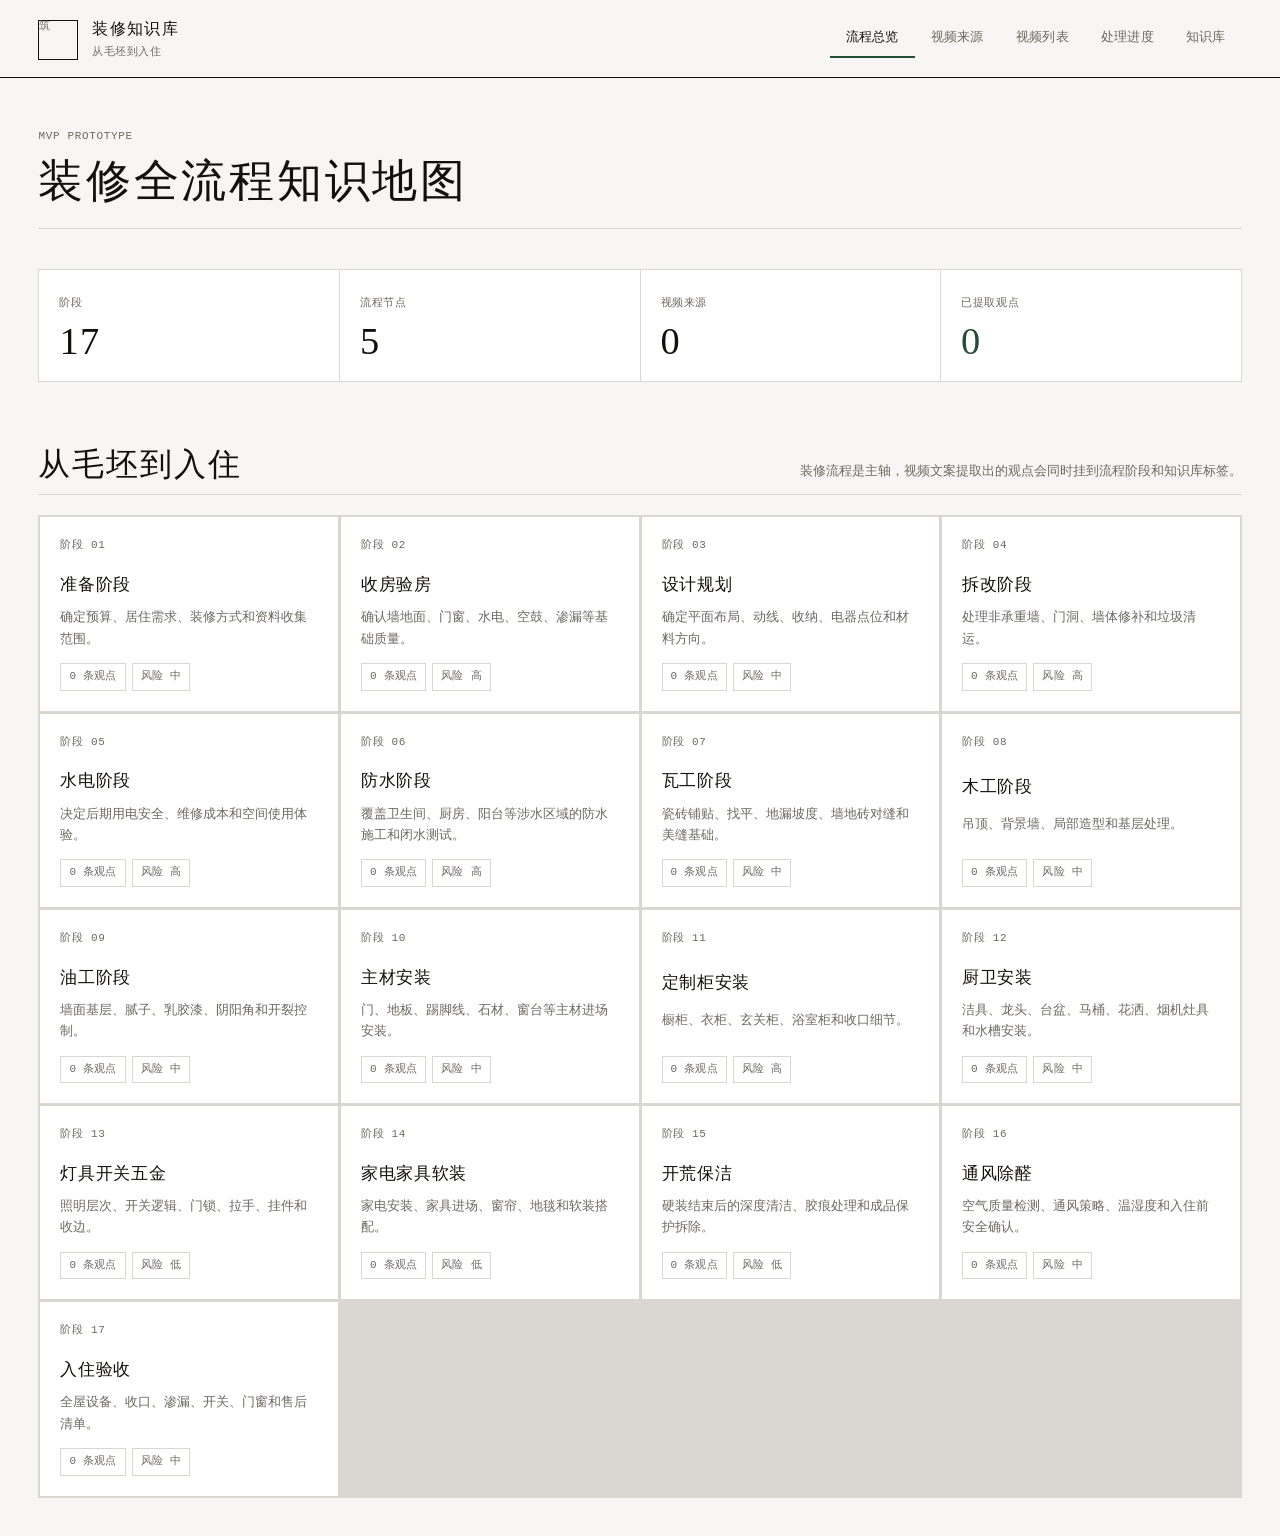
==== web/index.html @ a08418aa "Add 'web/' from commit 'b807d7e0ba0a87d73b8b4236e3901a31c1471e2d' git-subtree-dir: web git-subtree-m" ====
<!doctype html>
<html lang="zh-CN">
  <head>
    <meta charset="UTF-8" />
    <meta name="viewport" content="width=device-width, initial-scale=1.0" />
    <title>装修知识库原型</title>
    <link rel="icon" href="data:," />
    <link rel="stylesheet" href="./styles.css?v=20260611-1" />
  </head>
  <body>
    <div class="app-shell">
      <aside class="sidebar" aria-label="主导航">
        <div class="brand">
          <span class="brand-mark">筑</span>
          <div>
            <strong>装修知识库</strong>
            <span>从毛坯到入住</span>
          </div>
        </div>

        <nav class="nav-list" aria-label="页面">
          <button class="nav-item" data-view="overview" type="button">流程总览</button>
          <button class="nav-item" data-view="sources" type="button">视频来源</button>
          <button class="nav-item" data-view="videos" type="button">视频列表</button>
          <button class="nav-item" data-view="progress" type="button">处理进度</button>
          <button class="nav-item" data-view="knowledge" type="button">知识库</button>
        </nav>
      </aside>

      <main class="workspace">
        <header class="topbar">
          <div>
            <p class="eyebrow">MVP Prototype</p>
            <h1 id="page-title">装修全流程知识地图</h1>
          </div>
        </header>

        <section class="view" id="overview-view" aria-labelledby="page-title">
          <div class="summary-grid">
            <article>
              <span>阶段</span>
              <strong id="metric-stages">17</strong>
            </article>
            <article>
              <span>流程节点</span>
              <strong id="metric-notes">5</strong>
            </article>
            <article>
              <span>视频来源</span>
              <strong id="metric-dos">74</strong>
            </article>
            <article>
              <span>已提取观点</span>
              <strong id="metric-donts">54</strong>
            </article>
          </div>

          <div class="section-heading">
            <h2>从毛坯到入住</h2>
            <p>装修流程是主轴，视频文案提取出的观点会同时挂到流程阶段和知识库标签。</p>
          </div>

          <div class="timeline" id="timeline"></div>
        </section>

        <section class="view" id="sources-view" aria-labelledby="sources-heading">
          <div class="section-heading">
            <div>
              <h2 id="sources-heading">视频来源</h2>
              <p>按博主管理主页链接、采集状态和入库进度。更新按钮每个博主默认只取最新 5 条。</p>
            </div>
            <div class="queue-actions">
              <button class="primary-button" id="open-ingest" type="button">添加来源</button>
              <button class="primary-button red" id="update-all-sources" type="button">全部更新 5 条</button>
            </div>
          </div>
          <p class="source-message" id="source-message" role="status"></p>

          <section class="ingest-panel" id="ingest-panel" hidden aria-label="批量导入账号作品">
            <div class="ingest-head">
              <div>
                <p class="eyebrow">Batch Source</p>
                <h3>账号主页更新</h3>
              </div>
              <button class="icon-button quiet" id="close-ingest" type="button" aria-label="关闭添加面板" title="关闭">×</button>
            </div>

            <form id="ingest-form" class="ingest-form">
              <label>
                <span>平台</span>
                <select name="batch_platform">
                  <option value="抖音">抖音</option>
                  <option value="小红书">小红书</option>
                </select>
              </label>
              <label>
                <span>最近作品数</span>
                <input name="batch_limit" type="number" min="1" max="50" value="5" />
              </label>
              <label class="wide">
                <span>主页链接</span>
                <textarea name="batch_profile_url" rows="3" placeholder="粘贴抖音/小红书博主主页链接"></textarea>
              </label>

              <div class="ingest-actions">
                <p id="ingest-message" role="status"></p>
                <button class="primary-button red" type="submit" data-mode="batch">更新主页作品</button>
              </div>
            </form>
          </section>
          <div class="source-grid" id="source-grid"></div>
        </section>

        <section class="view" id="videos-view" aria-labelledby="videos-heading">
          <div class="section-heading">
            <h2 id="videos-heading">视频列表</h2>
            <p>第一层用于管理来源视频：链接、文案状态、观点提取状态和入库数量。</p>
          </div>

          <div class="pipeline" id="pipeline"></div>
          <div class="video-filter-panel" id="video-filter-panel"></div>

          <div class="video-grid" id="video-grid"></div>
        </section>

        <section class="view" id="progress-view" aria-labelledby="progress-heading">
          <div class="section-heading">
            <div>
              <h2 id="progress-heading">处理进度</h2>
              <p>按队列查看每条视频当前阶段，失败后可回到对应步骤重试。</p>
            </div>
            <div class="queue-actions">
              <button class="primary-button small progress-run-button" id="progress-process-pending" type="button" data-state="idle">
                <span class="run-status-dot" aria-hidden="true"></span>
                <span data-run-label>自动处理剩余</span>
              </button>
            </div>
          </div>
          <p class="source-message" id="progress-message" role="status"></p>
          <details class="queue-log-panel" id="queue-log-panel" open hidden>
            <summary>
              <span>自动队列日志</span>
              <small id="queue-log-meta">暂无任务</small>
            </summary>
            <pre id="queue-log-body">[--:--:--] 等待自动队列启动...</pre>
          </details>
          <div class="progress-tabs" id="progress-tabs"></div>
          <div class="progress-list" id="progress-list"></div>
        </section>

        <section class="view" id="detail-view" aria-labelledby="detail-heading">
          <div class="detail-actions">
            <button class="primary-button small" id="back-to-videos" type="button">返回视频列表</button>
          </div>
          <div class="detail-layout">
            <article class="transcript-panel">
              <div class="detail-head">
                <div>
                  <p class="eyebrow" id="detail-platform">Douyin Source</p>
                  <h2 id="detail-heading">视频详情</h2>
                </div>
                <a class="source-link" id="detail-link" href="#" target="_blank" rel="noreferrer">来源视频</a>
              </div>
              <dl class="meta-list">
                <div>
                  <dt>博主</dt>
                  <dd id="detail-creator">-</dd>
                </div>
                <div>
                  <dt>提取观点</dt>
                  <dd id="detail-claim-count">0</dd>
                </div>
                <div>
                  <dt>状态</dt>
                  <dd id="detail-status">-</dd>
                </div>
              </dl>
              <div class="transcript-text" id="transcript-text"></div>
            </article>

            <section class="claim-panel">
              <div class="section-heading compact">
                <h2>提取观点</h2>
                <p>只展示文案明确表达的内容，原文没说的一律标记为未提及。</p>
              </div>
              <div class="claim-list" id="video-claims"></div>
            </section>
          </div>
        </section>

        <section class="view" id="knowledge-view" aria-labelledby="knowledge-heading">
          <div class="search-page-head">
            <div>
              <p class="eyebrow">Knowledge Base</p>
              <h2 id="knowledge-heading">按分类聚合观点</h2>
            </div>
            <input id="knowledge-query" type="search" placeholder="搜索：集成灶、乳胶漆、无主灯..." />
          </div>

          <div class="knowledge-layout">
            <nav class="knowledge-filter-panel" aria-label="知识库分类">
              <div id="knowledge-stage-list" class="stage-list"></div>
            </nav>
            <section class="knowledge-result-panel">
              <div class="search-results" id="knowledge-results"></div>
            </section>
          </div>
        </section>
      </main>
    </div>

    <script src="./app.js?v=20260611-1"></script>
  </body>
</html>
---- web/styles.css ----
:root {
  color-scheme: light;
  --bg: oklch(97.5% 0.003 60);
  --ink: oklch(18% 0.01 90);
  --muted: oklch(52% 0.012 80);
  --line: oklch(88% 0.008 80);
  --paper: oklch(100% 0 0);
  --paper-strong: oklch(95% 0.008 70);
  --accent: oklch(38% 0.06 155);
  --accent-soft: oklch(94% 0.02 155);
  --red: oklch(45% 0.12 25);
  --red-soft: oklch(94% 0.04 25);
  --blue: oklch(44% 0.12 255);
  --blue-soft: oklch(94% 0.03 255);
  --yellow: oklch(78% 0.12 85);
  --yellow-soft: oklch(95% 0.04 85);
  --green: oklch(38% 0.06 155);
  --green-soft: oklch(94% 0.02 155);
  --shadow: none;

  --font-display: "Songti SC", "STSong", "Noto Serif CJK SC", "SimSun", Georgia, serif;
  --font-body: -apple-system, BlinkMacSystemFont, "PingFang SC", "Microsoft YaHei", system-ui, sans-serif;
  --font-mono: ui-monospace, "SF Mono", "JetBrains Mono", Menlo, monospace;

  --gap-xs: 8px;
  --gap-sm: 12px;
  --gap-md: 20px;
  --gap-lg: 40px;
  --gap-xl: 64px;
}

* {
  box-sizing: border-box;
}

body {
  margin: 0;
  min-width: 320px;
  background: var(--bg);
  color: var(--ink);
  font-family: var(--font-body);
  font-size: 14px;
  line-height: 1.6;
  text-rendering: optimizeLegibility;
  -webkit-font-smoothing: antialiased;
}

button,
input,
textarea,
select {
  font: inherit;
}

button {
  cursor: pointer;
}

.app-shell {
  display: grid;
  grid-template-columns: 1fr;
  min-height: 100vh;
}

/* ─── topbar / sidebar (horizontal nav bar) ─── */
.sidebar {
  position: sticky;
  top: 0;
  z-index: 40;
  display: flex;
  align-items: center;
  justify-content: space-between;
  gap: var(--gap-md);
  padding: 16px clamp(20px, 3vw, 48px);
  border-bottom: 1px solid var(--ink);
  background: color-mix(in oklch, var(--bg) 92%, transparent);
  backdrop-filter: blur(16px);
  color: var(--ink);
}

.brand {
  display: flex;
  align-items: center;
  gap: 14px;
}

.brand-mark {
  display: grid;
  width: 40px;
  height: 40px;
  flex: 0 0 40px;
  place-items: center;
  border: 1px solid var(--ink);
  border-radius: 0;
  background: transparent;
  color: var(--ink);
  font-family: var(--font-display);
  font-size: 20px;
  font-weight: 400;
  line-height: 1;
}

.brand::after {
  display: none;
}

.brand strong,
.brand span {
  display: block;
}

.brand strong {
  font-family: var(--font-display);
  font-size: 16px;
  font-weight: 400;
  letter-spacing: 0.08em;
}

.brand span {
  margin-top: 2px;
  color: var(--muted);
  font-family: var(--font-mono);
  font-size: 11px;
  letter-spacing: 0.04em;
}

.nav-list {
  display: flex;
  gap: 0;
}

.nav-item {
  border: none;
  border-bottom: 2px solid transparent;
  border-radius: 0;
  padding: 8px 16px;
  background: transparent;
  color: var(--muted);
  font-size: 13px;
  font-weight: 400;
  letter-spacing: 0.02em;
  transition: color 0.15s, border-color 0.15s;
}

.nav-item:hover {
  color: var(--ink);
  border-bottom-color: var(--line);
}

.nav-item.active {
  color: var(--ink);
  border-bottom-color: var(--accent);
  font-weight: 500;
}

.sidebar-panel {
  border: 1px solid var(--line);
  border-radius: 0;
  padding: 10px 12px;
  background: var(--paper);
  color: var(--ink);
}

.panel-label,
.eyebrow {
  color: var(--muted);
  font-family: var(--font-mono);
  font-size: 11px;
  font-weight: 400;
  letter-spacing: 0.06em;
  text-transform: uppercase;
}

.sidebar-panel .panel-label {
  color: var(--muted);
}

.sidebar-panel strong {
  display: block;
  margin: 2px 0;
  font-family: var(--font-display);
  font-size: 20px;
  font-weight: 400;
}

.sidebar-panel p {
  display: none;
  margin: 0;
  color: var(--muted);
  font-size: 13px;
  line-height: 1.7;
}

/* ─── workspace ─── */
.workspace {
  min-width: 0;
  padding: clamp(24px, 3vw, 48px);
  max-width: 1400px;
  margin: 0 auto;
  width: 100%;
}

.topbar {
  display: flex;
  align-items: baseline;
  justify-content: space-between;
  gap: 18px;
  margin-bottom: var(--gap-lg);
  padding-bottom: var(--gap-md);
  border-bottom: 1px solid var(--line);
}

.topbar h1,
.section-heading h2,
.stage-hero h2,
.search-page-head h2 {
  margin: 0;
  font-family: var(--font-display);
  font-weight: 400;
  letter-spacing: 0.06em;
  line-height: 1.15;
}

.topbar h1 {
  margin-top: 5px;
  font-size: clamp(28px, 3.5vw, 48px);
  text-transform: none;
}

.topbar-actions {
  display: flex;
  align-items: center;
  gap: 10px;
}

/* ─── buttons ─── */
.icon-button,
.primary-button {
  border: 1px solid var(--ink);
  border-radius: 0;
  background: transparent;
  color: var(--ink);
  font-weight: 400;
  transition: background 0.15s, color 0.15s, border-color 0.15s;
}

.icon-button {
  width: 36px;
  height: 36px;
  border-radius: 0;
  background: transparent;
  font-size: 20px;
  line-height: 1;
  display: grid;
  place-items: center;
}

.primary-button {
  min-height: 38px;
  padding: 0 16px;
  font-size: 13px;
  letter-spacing: 0.02em;
}

.primary-button.red {
  border-color: var(--accent);
  color: var(--accent);
  background: transparent;
}

.primary-button.red:hover {
  background: var(--accent);
  color: var(--paper);
}

.primary-button:disabled {
  cursor: not-allowed;
  opacity: 0.4;
  transform: none;
}

.primary-button.small {
  min-height: 32px;
  padding: 0 12px;
  font-size: 12px;
}

.progress-run-button {
  display: inline-flex;
  align-items: center;
  gap: 8px;
  min-width: 140px;
  justify-content: center;
}

.run-status-dot {
  width: 8px;
  height: 8px;
  border: 1px solid currentColor;
  border-radius: 0;
  background: transparent;
}

.progress-run-button[data-state="starting"],
.progress-run-button[data-state="running"] {
  border-color: var(--accent);
  color: var(--accent);
  background: var(--accent-soft);
}

.progress-run-button[data-state="starting"] .run-status-dot,
.progress-run-button[data-state="running"] .run-status-dot {
  background: var(--accent);
  animation: runPulse 1.2s ease infinite;
}

@keyframes runPulse {
  0%, 100% { opacity: 1; }
  50% { opacity: 0.3; }
}

.icon-button.quiet {
  background: transparent;
  color: var(--muted);
  border-color: var(--line);
}

.icon-button:hover,
.primary-button:hover {
  border-color: var(--ink);
  transform: none;
  box-shadow: none;
}

/* ─── views ─── */
.view {
  display: none;
}

.view.active {
  display: block;
}

/* ─── summary grid ─── */
.summary-grid {
  display: grid;
  grid-template-columns: repeat(4, minmax(0, 1fr));
  gap: 1px;
  background: var(--line);
  border: 1px solid var(--line);
}

.summary-grid article {
  padding: 20px;
  background: var(--paper);
}

.summary-grid article:nth-child(1),
.summary-grid article:nth-child(2),
.summary-grid article:nth-child(3),
.summary-grid article:nth-child(4) {
  background: var(--paper);
  color: var(--ink);
}

.summary-grid span {
  color: var(--muted);
  font-family: var(--font-mono);
  font-size: 11px;
  font-weight: 400;
  letter-spacing: 0.06em;
  text-transform: uppercase;
}

.summary-grid strong {
  display: block;
  margin-top: 10px;
  font-family: var(--font-display);
  font-size: clamp(28px, 3vw, 42px);
  font-weight: 400;
  letter-spacing: 0.04em;
  line-height: 1;
}

.summary-grid article:nth-child(4) strong {
  color: var(--accent);
}

/* ─── section heading ─── */
.section-heading {
  display: flex;
  align-items: baseline;
  justify-content: space-between;
  gap: 18px;
  margin: var(--gap-xl) 0 var(--gap-md);
  padding-bottom: var(--gap-sm);
  border-bottom: 1px solid var(--line);
}

.section-heading h2,
.search-page-head h2 {
  font-size: clamp(22px, 2.5vw, 32px);
}

.section-heading p {
  max-width: 530px;
  margin: 0;
  color: var(--muted);
  font-size: 13px;
  line-height: 1.7;
}

/* ─── timeline ─── */
.timeline {
  display: grid;
  grid-template-columns: repeat(4, minmax(0, 1fr));
  gap: 1px;
  background: var(--line);
  border: 1px solid var(--line);
}

.source-message {
  min-height: 20px;
  margin: -6px 0 16px;
  color: var(--muted);
  font-family: var(--font-mono);
  font-size: 12px;
}

.source-message[data-type="ok"] {
  color: var(--green);
}

.source-message[data-type="warn"] {
  color: var(--yellow);
}

.source-message[data-type="error"] {
  color: var(--red);
}

/* ─── source grid ─── */
.source-grid {
  display: grid;
  gap: var(--gap-md);
}

.source-group {
  display: grid;
  gap: var(--gap-sm);
}

.source-group-head {
  display: flex;
  align-items: center;
  justify-content: space-between;
  gap: 16px;
  padding: 16px 20px;
  border: 1px solid var(--line);
  background: var(--paper);
}

.source-group-head h3 {
  margin: 4px 0 4px;
  font-family: var(--font-display);
  font-size: 22px;
  font-weight: 400;
  letter-spacing: 0.04em;
  line-height: 1.2;
}

.source-group-head p {
  margin: 0;
  color: var(--muted);
  font-size: 13px;
}

.source-group-actions {
  display: flex;
  flex-wrap: wrap;
  justify-content: flex-end;
  gap: 8px;
}

.source-card-grid {
  display: grid;
  grid-template-columns: repeat(3, minmax(0, 1fr));
  gap: 1px;
  background: var(--line);
  border: 1px solid var(--line);
}

/* ─── cards (shared base) ─── */
.timeline-card,
.stage-board,
.task-table-wrap,
.pipeline-card,
.result-card,
.video-card,
.source-card,
.transcript-panel,
.claim-panel {
  border: 1px solid var(--line);
  border-radius: 0;
  background: var(--paper);
  box-shadow: none;
}

.source-card {
  display: grid;
  gap: 12px;
  min-height: 180px;
  padding: 20px;
  cursor: pointer;
  transition: background 0.15s;
}

.source-card:hover,
.source-card:focus-visible {
  background: var(--paper-strong);
  outline: 0;
  transform: none;
}

.source-card:nth-child(3n + 1),
.source-card:nth-child(3n + 2),
.source-card:nth-child(3n) {
  box-shadow: none;
}

.source-card h3 {
  margin: 8px 0 6px;
  font-family: var(--font-display);
  font-size: 18px;
  font-weight: 400;
  letter-spacing: 0.03em;
  line-height: 1.2;
}

.source-card p {
  margin: 0;
  color: var(--muted);
  font-size: 13px;
}

.source-card footer {
  display: flex;
  align-items: center;
  justify-content: space-between;
  gap: 10px;
  margin-top: auto;
}

.source-card footer,
.source-card footer * {
  cursor: auto;
}

/* ─── timeline card ─── */
.timeline-card {
  position: relative;
  display: grid;
  min-height: 160px;
  padding: 20px;
  overflow: hidden;
  text-align: left;
  background: var(--paper);
  transition: background 0.15s;
}

.timeline-card:hover {
  background: var(--paper-strong);
}

.timeline-card::before {
  content: attr(data-index);
  position: absolute;
  top: 16px;
  right: 16px;
  width: auto;
  height: auto;
  border: none;
  border-radius: 0;
  background: transparent;
  color: var(--line);
  font-family: var(--font-mono);
  font-size: 11px;
  letter-spacing: 0.04em;
}

.timeline-card:nth-child(3n)::before,
.timeline-card:nth-child(3n + 2)::before {
  border: none;
  border-top: none;
  border-left: none;
  border-right: none;
  border-bottom: none;
  width: auto;
  height: auto;
  background: transparent;
}

.timeline-card button {
  position: absolute;
  inset: 0;
  border: 0;
  background: transparent;
}

.timeline-card h3 {
  margin: 16px 0 8px;
  font-family: var(--font-display);
  font-size: 17px;
  font-weight: 400;
  letter-spacing: 0.04em;
}

.timeline-card p {
  margin: 0;
  color: var(--muted);
  font-size: 13px;
  line-height: 1.65;
}

.timeline-meta {
  display: flex;
  flex-wrap: wrap;
  gap: 6px;
  align-self: end;
  margin-top: 14px;
}

.chip {
  border: 1px solid var(--line);
  border-radius: 0;
  padding: 4px 8px;
  background: transparent;
  color: var(--muted);
  font-family: var(--font-mono);
  font-size: 11px;
  font-weight: 400;
  letter-spacing: 0.02em;
}

/* ─── stage layout ─── */
.stage-layout {
  display: grid;
  grid-template-columns: 220px minmax(0, 1fr);
  gap: var(--gap-lg);
}

.stage-nav {
  position: sticky;
  top: 80px;
  align-self: start;
}

.search-box input,
.search-page-head input {
  width: 100%;
  border: none;
  border-bottom: 1px solid var(--ink);
  border-radius: 0;
  padding: 12px 0;
  background: transparent;
  color: var(--ink);
  font-size: 15px;
  outline: none;
  transition: border-color 0.15s;
}

.search-box input:focus,
.search-page-head input:focus {
  border-bottom-color: var(--accent);
  box-shadow: none;
}

.search-box input::placeholder,
.search-page-head input::placeholder {
  color: var(--muted);
  opacity: 0.6;
}

/* ─── stage list / knowledge filter ─── */
.stage-list {
  display: grid;
  gap: 0;
  margin-top: 0;
}

.knowledge-category-group {
  display: grid;
  gap: 0;
  padding-bottom: 0;
  border-bottom: 1px solid var(--line);
}

.knowledge-category-group:last-child {
  border-bottom: 0;
}

.knowledge-group-toggle {
  align-items: center;
  background: transparent;
  border: none;
  border-bottom: 1px solid var(--line);
  color: var(--muted);
  cursor: pointer;
  display: flex;
  gap: 8px;
  justify-content: space-between;
  padding: 10px 0;
  text-align: left;
  font-size: 13px;
  font-weight: 500;
  letter-spacing: 0.02em;
}

.knowledge-group-toggle.active {
  background: transparent;
  color: var(--accent);
  border-bottom-color: var(--accent);
}

.knowledge-group-toggle small {
  align-items: center;
  background: transparent;
  border: 1px solid var(--line);
  color: var(--muted);
  display: inline-flex;
  height: 20px;
  justify-content: center;
  min-width: 20px;
  padding: 0 5px;
  font-family: var(--font-mono);
  font-size: 11px;
}

.knowledge-group-toggle.active small {
  border-color: var(--accent);
  color: var(--accent);
}

.knowledge-category-items {
  display: grid;
  gap: 0;
}

.knowledge-category-group.collapsed .knowledge-category-items {
  display: none;
}

.stage-button {
  border: none;
  border-bottom: 1px solid var(--line);
  border-radius: 0;
  padding: 10px 0;
  background: transparent;
  color: var(--muted);
  text-align: left;
  font-size: 13px;
  font-weight: 400;
  transition: color 0.12s;
}

.stage-button:hover {
  color: var(--ink);
}

.stage-button.active {
  border-bottom-color: var(--accent);
  background: transparent;
  color: var(--accent);
  font-weight: 500;
}

.stage-button span {
  display: block;
  margin-bottom: 2px;
  color: inherit;
  font-family: var(--font-mono);
  font-size: 11px;
  opacity: 0.7;
}

.stage-board {
  padding: var(--gap-md);
}

/* ─── stage hero ─── */
.stage-hero {
  display: flex;
  justify-content: space-between;
  gap: 16px;
  border-bottom: 1px solid var(--line);
  padding-bottom: var(--gap-md);
}

.stage-hero h2 {
  margin-top: 4px;
  font-size: clamp(24px, 3vw, 38px);
}

.stage-hero p {
  max-width: 680px;
  margin: 8px 0 0;
  color: var(--muted);
  font-size: 14px;
  line-height: 1.7;
}

.stage-hero dl {
  display: flex;
  gap: 1px;
  margin: 0;
  background: var(--line);
  border: 1px solid var(--line);
}

.stage-hero dl div {
  min-width: 80px;
  border: none;
  border-radius: 0;
  padding: 12px;
  background: var(--paper);
}

.stage-hero dl div:first-child {
  background: var(--paper);
}

.stage-hero dl div:last-child {
  background: var(--paper);
  color: var(--ink);
}

.stage-hero dt {
  color: var(--muted);
  font-family: var(--font-mono);
  font-size: 11px;
  letter-spacing: 0.04em;
  text-transform: uppercase;
}

.stage-hero dd {
  margin: 6px 0 0;
  font-family: var(--font-display);
  font-size: 22px;
  font-weight: 400;
  letter-spacing: 0.04em;
}

/* ─── rule columns ─── */
.rule-columns {
  display: grid;
  grid-template-columns: repeat(2, minmax(0, 1fr));
  gap: 1px;
  margin-top: var(--gap-md);
  background: var(--line);
  border: 1px solid var(--line);
}

.rule-column {
  border: none;
  border-radius: 0;
  overflow: hidden;
  background: var(--paper);
}

.rule-column header {
  display: flex;
  align-items: center;
  justify-content: space-between;
  padding: 12px 16px;
  font-family: var(--font-mono);
  font-size: 12px;
  font-weight: 400;
  letter-spacing: 0.04em;
  text-transform: uppercase;
}

.rule-column.do header {
  background: var(--accent-soft);
  color: var(--accent);
}

.rule-column.dont header {
  background: var(--red-soft);
  color: var(--red);
}

.rule-list {
  display: grid;
  gap: 0;
  padding: 0;
}

.rule-card {
  border: none;
  border-bottom: 1px solid var(--line);
  border-radius: 0;
  padding: 14px 16px;
  background: var(--paper);
}

.rule-card:last-child {
  border-bottom: none;
}

.rule-card h3 {
  margin: 0 0 6px;
  font-family: var(--font-display);
  font-size: 15px;
  font-weight: 400;
  letter-spacing: 0.02em;
}

.rule-card p {
  margin: 0;
  color: var(--muted);
  font-size: 13px;
  line-height: 1.65;
}

.rule-card footer {
  display: flex;
  flex-wrap: wrap;
  gap: 6px;
  margin-top: 10px;
}

/* ─── pipeline ─── */
.pipeline {
  display: grid;
  grid-template-columns: repeat(4, minmax(0, 1fr));
  gap: 1px;
  background: var(--line);
  border: 1px solid var(--line);
  margin-bottom: var(--gap-md);
}

.pipeline-card {
  padding: 16px;
  background: var(--paper);
  border: none;
}

.pipeline-card:nth-child(1),
.pipeline-card:nth-child(2),
.pipeline-card:nth-child(3),
.pipeline-card:nth-child(4),
.pipeline-card:nth-child(5) {
  background: var(--paper);
  color: var(--ink);
}

.pipeline-card span {
  color: var(--muted);
  font-family: var(--font-mono);
  font-size: 11px;
  letter-spacing: 0.04em;
  text-transform: uppercase;
}

.pipeline-card strong {
  display: block;
  margin-top: 8px;
  font-family: var(--font-display);
  font-size: clamp(22px, 2.5vw, 32px);
  font-weight: 400;
  letter-spacing: 0.04em;
}

.pipeline-card:last-child strong {
  color: var(--accent);
}

/* ─── queue panel ─── */
.queue-panel {
  display: flex;
  align-items: center;
  justify-content: space-between;
  gap: 18px;
  margin-bottom: 18px;
  border: 1px solid var(--line);
  border-radius: 0;
  padding: 16px 20px;
  background: var(--paper);
  box-shadow: none;
}

.queue-panel h3 {
  margin: 4px 0 4px;
  font-family: var(--font-display);
  font-size: 18px;
  font-weight: 400;
  letter-spacing: 0.04em;
}

.queue-panel p {
  margin: 0;
  color: var(--muted);
  font-size: 13px;
  line-height: 1.5;
}

.queue-panel p[data-type="ok"] {
  color: var(--green);
}

.queue-panel p[data-type="error"] {
  color: var(--red);
}

.queue-actions {
  display: flex;
  flex-wrap: wrap;
  justify-content: flex-end;
  gap: 8px;
}

/* ─── queue log ─── */
.queue-log-panel {
  border: 1px solid var(--line);
  background: var(--paper);
  box-shadow: none;
  margin: var(--gap-md) 0;
  max-width: 100%;
  min-width: 0;
  overflow: hidden;
}

.queue-log-panel summary {
  align-items: center;
  cursor: pointer;
  display: flex;
  flex-wrap: wrap;
  gap: 16px;
  justify-content: space-between;
  padding: 12px 16px;
}

.queue-log-panel summary span {
  color: var(--ink);
  flex: 1 1 260px;
  font-size: 13px;
  font-weight: 500;
  min-width: 0;
  overflow-wrap: anywhere;
}

.queue-log-panel summary small {
  color: var(--muted);
  flex: 0 1 auto;
  font-family: var(--font-mono);
  font-size: 11px;
  overflow-wrap: anywhere;
}

.queue-log-panel pre {
  border-top: 1px solid var(--line);
  font-family: var(--font-mono);
  font-size: 12px;
  line-height: 1.7;
  margin: 0;
  max-height: 280px;
  max-width: 100%;
  overflow: auto;
  padding: 14px 16px;
  white-space: pre-wrap;
  word-break: break-word;
  color: var(--muted);
}

.log-close-button {
  background: transparent;
  border: 1px solid var(--line);
  color: var(--muted);
  cursor: pointer;
  flex: 0 0 auto;
  font-size: 12px;
  padding: 4px 8px;
}

.row-log-panel {
  display: block;
  grid-column: 1 / -1;
  margin: 8px 0 0;
  min-width: 0;
  width: 100%;
}

.row-log-panel pre {
  min-height: 260px;
  max-height: 460px;
}

/* ─── ingest panel ─── */
.ingest-panel {
  margin-bottom: var(--gap-md);
  border: 1px solid var(--line);
  border-radius: 0;
  background: var(--paper);
  box-shadow: none;
}

.ingest-head {
  display: flex;
  align-items: start;
  justify-content: space-between;
  gap: 16px;
  border-bottom: 1px solid var(--line);
  padding: 20px;
  background: var(--paper);
}

.ingest-head h3 {
  margin: 4px 0 0;
  font-family: var(--font-display);
  font-size: clamp(20px, 2.5vw, 28px);
  font-weight: 400;
  letter-spacing: 0.04em;
}

.ingest-form {
  display: grid;
  grid-template-columns: repeat(2, minmax(0, 1fr));
  gap: 14px;
  padding: 20px;
}

.ingest-form label {
  display: grid;
  gap: 6px;
}

.ingest-form label.wide {
  grid-column: 1 / -1;
}

.ingest-form label span {
  font-family: var(--font-mono);
  font-size: 11px;
  letter-spacing: 0.04em;
  text-transform: uppercase;
  color: var(--muted);
}

.ingest-form input,
.ingest-form textarea,
.ingest-form select {
  width: 100%;
  border: none;
  border-bottom: 1px solid var(--ink);
  border-radius: 0;
  padding: 10px 0;
  background: transparent;
  color: var(--ink);
  outline: none;
  transition: border-color 0.15s;
}

.ingest-form select {
  padding: 10px 4px 10px 0;
  -webkit-appearance: none;
  appearance: none;
}

.ingest-form textarea {
  min-height: 80px;
  resize: vertical;
  line-height: 1.7;
  border: 1px solid var(--line);
  padding: 12px;
}

.ingest-form input:focus,
.ingest-form textarea:focus,
.ingest-form select:focus {
  border-bottom-color: var(--accent);
  box-shadow: none;
}

.ingest-actions {
  grid-column: 1 / -1;
  display: flex;
  align-items: center;
  justify-content: flex-end;
  gap: 10px;
  border-top: 1px solid var(--line);
  padding-top: 14px;
}

.ingest-actions p {
  margin: 0 auto 0 0;
  color: var(--muted);
  font-size: 13px;
}

.ingest-actions p[data-type="error"] {
  color: var(--red);
}

.manual-fields {
  grid-column: 1 / -1;
  border-top: 1px solid var(--line);
  padding-top: 14px;
}

.manual-fields summary {
  cursor: pointer;
  font-family: var(--font-mono);
  font-size: 12px;
  color: var(--muted);
  letter-spacing: 0.04em;
}

.manual-grid {
  display: grid;
  grid-template-columns: repeat(2, minmax(0, 1fr));
  gap: 14px;
  margin-top: 14px;
}

.manual-grid label.wide {
  grid-column: 1 / -1;
}

/* ─── video grid ─── */
.video-grid {
  display: grid;
  grid-template-columns: repeat(3, minmax(0, 1fr));
  gap: 1px;
  background: var(--line);
  border: 1px solid var(--line);
}

.video-filter-panel {
  display: grid;
  gap: 10px;
  margin-bottom: 16px;
  border: 1px solid var(--line);
  padding: 14px 16px;
  background: var(--paper);
}

.video-filter-group {
  display: grid;
  grid-template-columns: 56px minmax(0, 1fr);
  align-items: start;
  gap: 10px;
}

.video-filter-group > span {
  padding-top: 6px;
  font-family: var(--font-mono);
  font-size: 11px;
  color: var(--muted);
  letter-spacing: 0.04em;
  text-transform: uppercase;
}

.video-filter-group > div {
  display: flex;
  flex-wrap: wrap;
  gap: 6px;
}

.video-filter-notice {
  grid-column: 1 / -1;
  display: flex;
  align-items: center;
  justify-content: space-between;
  gap: 12px;
  border: 1px solid var(--accent);
  padding: 10px 14px;
  background: var(--accent-soft);
}

.video-filter-notice span {
  font-size: 13px;
  color: var(--accent);
}

/* ─── progress ─── */
.progress-tabs {
  display: flex;
  flex-wrap: wrap;
  gap: 0;
  margin-bottom: 16px;
  border-bottom: 1px solid var(--line);
}

.progress-list {
  display: grid;
  gap: 0;
}

.progress-card {
  display: grid;
  grid-template-columns: 80px minmax(240px, 1fr) minmax(260px, 340px) auto;
  gap: 12px;
  align-items: center;
  border: none;
  border-bottom: 1px solid var(--line);
  padding: 14px 0;
  background: transparent;
  box-shadow: none;
}

.progress-card h3 {
  margin: 0 0 4px;
  font-family: var(--font-display);
  font-size: 15px;
  font-weight: 400;
  letter-spacing: 0.02em;
  line-height: 1.25;
}

.progress-card p {
  margin: 0;
  color: var(--muted);
  font-size: 12px;
}

.progress-live-line {
  max-width: 100%;
  margin-top: 4px !important;
  overflow: hidden;
  color: var(--accent) !important;
  font-family: var(--font-mono);
  font-size: 11px;
  text-overflow: ellipsis;
  white-space: nowrap;
}

.progress-steps {
  display: grid;
  grid-template-columns: repeat(3, minmax(0, 1fr));
  gap: 0;
  overflow: hidden;
  border: 1px solid var(--line);
  background: var(--paper);
}

.progress-stage-tag {
  display: grid;
  min-width: 0;
  gap: 2px;
  align-content: center;
  min-height: 40px;
  border-right: 1px solid var(--line);
  padding: 6px 8px;
  background: var(--paper);
  color: var(--muted);
  text-align: center;
}

.progress-stage-tag:last-child {
  border-right: 0;
}

.progress-stage-tag strong,
.progress-stage-tag em {
  min-width: 0;
  overflow: hidden;
  text-overflow: ellipsis;
  white-space: nowrap;
}

.progress-stage-tag strong {
  color: var(--ink);
  font-size: 11px;
  font-weight: 500;
  line-height: 1;
}

.progress-stage-tag em {
  font-size: 10px;
  font-style: normal;
  line-height: 1.1;
  color: var(--muted);
}

.progress-stage-tag[data-state="done"] {
  background: var(--green-soft);
  color: var(--green);
}

.progress-stage-tag[data-state="done"] strong {
  color: var(--green);
}

.progress-stage-tag[data-state="running"] {
  background: var(--accent-soft);
  color: var(--accent);
}

.progress-stage-tag[data-state="running"] strong {
  color: var(--accent);
}

.progress-stage-tag[data-state="running"]::after {
  content: "";
  width: 14px;
  height: 2px;
  margin: 2px auto 0;
  background: var(--accent);
  animation: statusPulse 1.2s ease infinite;
}

.progress-stage-tag[data-state="failed"] {
  background: var(--red-soft);
  color: var(--red);
}

.progress-stage-tag[data-state="failed"] strong {
  color: var(--red);
}

@keyframes statusPulse {
  from {
    opacity: 0.4;
  }
  to {
    opacity: 1;
  }
}

.progress-card footer {
  display: flex;
  flex-wrap: wrap;
  gap: 6px;
  justify-content: flex-end;
}

/* ─── video card ─── */
.video-card {
  display: grid;
  min-height: 200px;
  padding: 20px;
  background: var(--paper);
  border: none;
  transition: background 0.15s;
}

.video-card:hover {
  background: var(--paper-strong);
}

.video-card h3 {
  margin: 10px 0 8px;
  font-family: var(--font-display);
  font-size: 16px;
  font-weight: 400;
  letter-spacing: 0.02em;
  line-height: 1.3;
}

.video-card p {
  margin: 0;
  color: var(--muted);
  font-size: 13px;
  line-height: 1.65;
}

.video-card footer {
  display: flex;
  align-items: center;
  align-self: end;
  flex-wrap: wrap;
  justify-content: flex-start;
  gap: 6px;
  margin-top: 14px;
}

.source-link {
  display: inline-flex;
  align-items: center;
  justify-content: center;
  min-height: 32px;
  border: 1px solid var(--ink);
  background: transparent;
  color: var(--ink);
  padding: 0 12px;
  font-size: 12px;
  text-decoration: none;
  transition: background 0.15s, color 0.15s;
}

.source-link:hover {
  background: var(--ink);
  color: var(--paper);
}

.compact-link {
  border-color: var(--line);
  color: var(--muted);
  font-size: 11px;
  min-height: 28px;
  padding: 0 8px;
}

/* ─── detail layout ─── */
.detail-layout {
  display: grid;
  gap: var(--gap-md);
}

.detail-actions {
  display: flex;
  justify-content: flex-start;
  margin-bottom: 14px;
}

.transcript-panel,
.claim-panel {
  padding: 20px;
}

.detail-head {
  display: flex;
  align-items: start;
  justify-content: space-between;
  gap: 16px;
  border-bottom: 1px solid var(--line);
  padding-bottom: 16px;
}

.detail-head h2 {
  margin: 4px 0 0;
  font-size: clamp(22px, 2.5vw, 34px);
  line-height: 1.15;
}

.meta-list {
  display: grid;
  grid-template-columns: repeat(3, minmax(0, 1fr));
  gap: 1px;
  margin: 16px 0;
  background: var(--line);
  border: 1px solid var(--line);
}

.meta-list div {
  border: none;
  padding: 12px;
  background: var(--paper);
}

.meta-list dt {
  color: var(--muted);
  font-family: var(--font-mono);
  font-size: 11px;
  letter-spacing: 0.04em;
  text-transform: uppercase;
}

.meta-list dd {
  margin: 6px 0 0;
  font-family: var(--font-display);
  font-size: 16px;
  font-weight: 400;
  letter-spacing: 0.02em;
}

.transcript-text {
  border: 1px solid var(--line);
  padding: 16px;
  background: var(--paper-strong);
  color: var(--muted);
  font-size: 13px;
  line-height: 1.85;
  white-space: pre-wrap;
}

.claim-list {
  display: grid;
  grid-template-columns: repeat(3, minmax(0, 1fr));
  gap: 1px;
  background: var(--line);
  border: 1px solid var(--line);
}

.claim-list .result-card {
  box-shadow: none;
  border: none;
}

.claim-list .result-card h3 {
  font-size: 15px;
}

.section-heading.compact {
  align-items: start;
  margin: 0 0 16px;
  border-bottom: none;
}

.section-heading.compact h2 {
  font-size: 24px;
}

.claim-card p + p {
  margin-top: 6px;
}

.claim-card strong {
  color: var(--ink);
}

.link-chip {
  color: var(--accent);
  text-decoration: none;
  border-bottom: 1px solid currentColor;
}

/* ─── knowledge layout ─── */
.knowledge-layout {
  display: grid;
  grid-template-columns: 1fr;
  gap: var(--gap-md);
  align-items: start;
}

.knowledge-filter-panel {
  min-width: 0;
  border: 1px solid var(--line);
  box-shadow: none;
  padding: 14px 16px;
}

.knowledge-layout > section {
  min-width: 0;
}

.knowledge-filter-row {
  display: flex;
  gap: 0;
  overflow-x: auto;
  padding-bottom: 4px;
}

.knowledge-filter-row.secondary {
  border-top: 1px solid var(--line);
  padding-top: 10px;
}

.knowledge-layout .stage-button {
  border-width: 0;
  border-bottom: 1px solid var(--line);
  flex: 0 0 auto;
  font-size: 12px;
  line-height: 1.25;
  min-height: 0;
  min-width: 80px;
  padding: 8px 10px;
  text-align: center;
}

.knowledge-layout .stage-button span {
  color: inherit;
  display: block;
  font-size: 11px;
  margin-bottom: 2px;
  opacity: 0.75;
}

/* ─── task table ─── */
.task-table-wrap {
  overflow: auto;
}

.task-table {
  width: 100%;
  min-width: 760px;
  border-collapse: collapse;
}

.task-table th,
.task-table td {
  border-bottom: 1px solid var(--line);
  padding: 12px 16px;
  text-align: left;
}

.task-table th {
  color: var(--muted);
  font-family: var(--font-mono);
  font-size: 11px;
  letter-spacing: 0.04em;
  text-transform: uppercase;
}

/* ─── status ─── */
.status {
  display: inline-flex;
  align-items: center;
  border: 1px solid var(--line);
  border-radius: 0;
  padding: 4px 8px;
  background: var(--paper-strong);
  color: var(--muted);
  font-family: var(--font-mono);
  font-size: 11px;
  letter-spacing: 0.02em;
}

.status.done {
  background: var(--green-soft);
  color: var(--green);
  border-color: var(--green);
}

.status.failed {
  background: var(--red-soft);
  color: var(--red);
  border-color: var(--red);
}

/* ─── search page ─── */
.search-page-head {
  display: grid;
  grid-template-columns: minmax(0, 1fr) minmax(240px, 380px);
  gap: var(--gap-md);
  align-items: end;
  margin-bottom: var(--gap-md);
}

/* ─── filter row ─── */
.filter-row {
  display: flex;
  flex-wrap: wrap;
  gap: 0;
  margin-bottom: var(--gap-md);
  border-bottom: 1px solid var(--line);
}

.filter-button {
  border: none;
  border-bottom: 2px solid transparent;
  border-radius: 0;
  padding: 8px 14px;
  background: transparent;
  color: var(--muted);
  font-size: 13px;
  transition: color 0.12s, border-color 0.12s;
}

.filter-button:hover {
  color: var(--ink);
}

.filter-button.active {
  border-bottom-color: var(--accent);
  background: transparent;
  color: var(--accent);
}

/* ─── search results ─── */
.search-results {
  display: grid;
  grid-template-columns: repeat(2, minmax(0, 1fr));
  gap: 1px;
  background: var(--line);
  border: 1px solid var(--line);
}

.result-card {
  padding: 18px;
  background: var(--paper);
  border: none;
}

.result-card:hover {
  background: var(--paper-strong);
}

.result-card h3 {
  margin: 6px 0;
  font-family: var(--font-display);
  font-size: 16px;
  font-weight: 400;
  letter-spacing: 0.02em;
}

.result-card p {
  margin: 0;
  color: var(--muted);
  font-size: 13px;
  line-height: 1.65;
}

/* ─── responsive ─── */
@media (max-width: 1120px) {
  .sidebar {
    flex-direction: column;
    align-items: stretch;
    padding: 14px clamp(16px, 3vw, 32px);
  }

  .nav-list {
    justify-content: flex-start;
    flex-wrap: wrap;
  }

  .sidebar-panel {
    display: none;
  }

  .timeline,
  .summary-grid {
    grid-template-columns: repeat(2, minmax(0, 1fr));
  }

  .pipeline {
    grid-template-columns: repeat(3, minmax(0, 1fr));
  }

  .search-results,
  .video-grid,
  .claim-list {
    grid-template-columns: repeat(2, minmax(0, 1fr));
  }

  .source-card-grid {
    grid-template-columns: repeat(2, minmax(0, 1fr));
  }

  .progress-card {
    grid-template-columns: 1fr;
  }

  .progress-card footer {
    justify-content: flex-start;
  }
}

@media (max-width: 760px) {
  .workspace {
    padding: 18px;
  }

  .topbar,
  .section-heading,
  .stage-hero,
  .search-page-head {
    align-items: stretch;
    flex-direction: column;
  }

  .search-page-head {
    display: flex;
  }

  .nav-list {
    gap: 0;
  }

  .nav-item {
    padding: 8px 12px;
    font-size: 12px;
  }

  .summary-grid,
  .timeline,
  .stage-layout,
  .knowledge-layout,
  .rule-columns,
  .pipeline,
  .search-results,
  .video-grid,
  .claim-list,
  .ingest-form,
  .meta-list,
  .source-card-grid {
    grid-template-columns: 1fr;
  }

  .stage-nav {
    position: static;
  }

  .stage-list {
    max-height: 260px;
    overflow-y: auto;
  }

  .stage-hero dl {
    width: 100%;
  }

  .stage-hero dl div {
    flex: 1;
  }
}
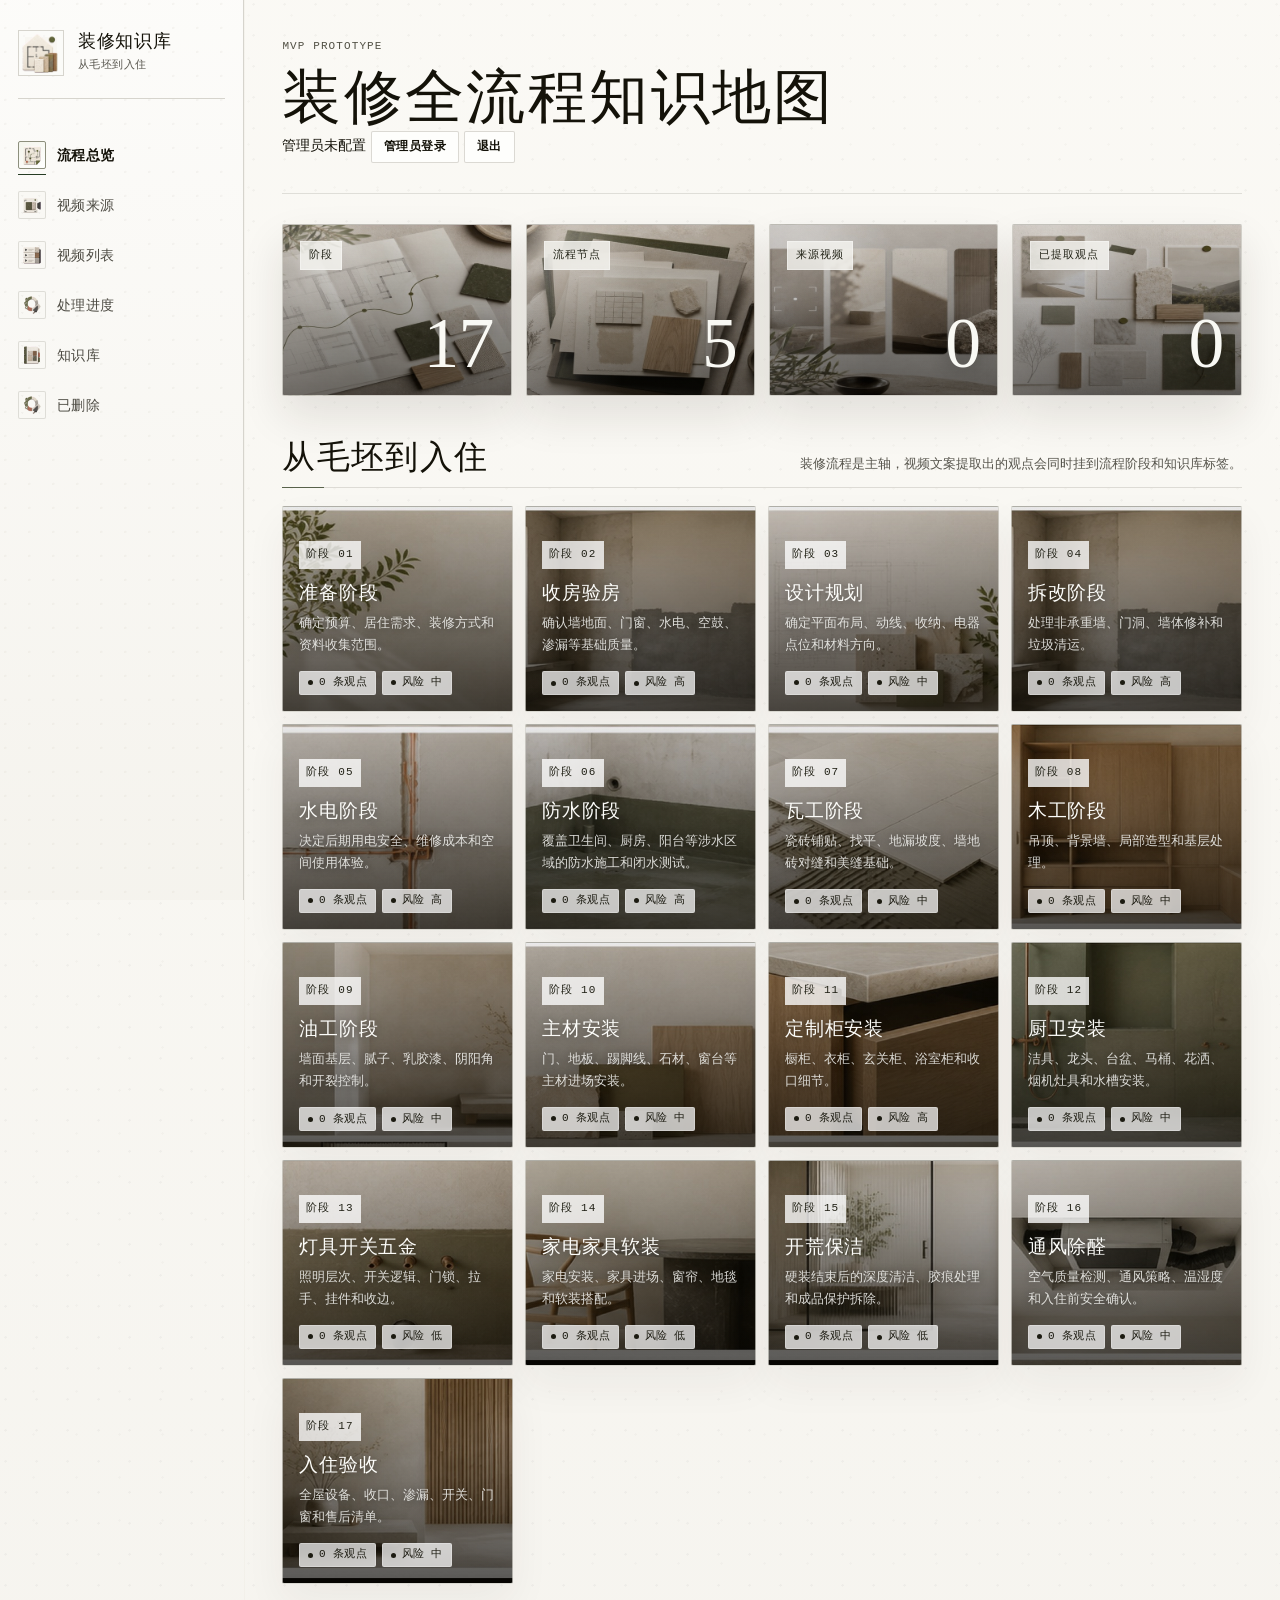
==== commit cf0f619e: "Unify frontend and backend with persistent PostgreSQL and local development tools" ====
--- a/web/index.html
+++ b/web/index.html
@@ -4,14 +4,18 @@
     <meta charset="UTF-8" />
     <meta name="viewport" content="width=device-width, initial-scale=1.0" />
     <title>装修知识库原型</title>
-    <link rel="icon" href="data:," />
-    <link rel="stylesheet" href="./styles.css?v=20260611-1" />
+    <link rel="icon" type="image/png" sizes="32x32" href="./assets/icons/favicon-32.png" />
+    <link rel="icon" type="image/png" sizes="192x192" href="./assets/icons/favicon-192.png" />
+    <link rel="apple-touch-icon" sizes="180x180" href="./assets/icons/apple-touch-icon.png" />
+    <link rel="stylesheet" href="./styles.css?v=20261014-1" />
   </head>
   <body>
     <div class="app-shell">
       <aside class="sidebar" aria-label="主导航">
         <div class="brand">
-          <span class="brand-mark">筑</span>
+          <span class="brand-mark" aria-hidden="true">
+            <img src="./assets/icons/brand-main.png" alt="" />
+          </span>
           <div>
             <strong>装修知识库</strong>
             <span>从毛坯到入住</span>
@@ -19,11 +23,30 @@
         </div>
 
         <nav class="nav-list" aria-label="页面">
-          <button class="nav-item" data-view="overview" type="button">流程总览</button>
-          <button class="nav-item" data-view="sources" type="button">视频来源</button>
-          <button class="nav-item" data-view="videos" type="button">视频列表</button>
-          <button class="nav-item" data-view="progress" type="button">处理进度</button>
-          <button class="nav-item" data-view="knowledge" type="button">知识库</button>
+          <button class="nav-item" data-view="overview" type="button">
+            <span class="nav-icon" aria-hidden="true"><img src="./assets/icons/nav-overview.png" alt="" /></span>
+            <span class="nav-label">流程总览</span>
+          </button>
+          <button class="nav-item" data-view="sources" type="button">
+            <span class="nav-icon" aria-hidden="true"><img src="./assets/icons/nav-sources.png" alt="" /></span>
+            <span class="nav-label">视频来源</span>
+          </button>
+          <button class="nav-item" data-view="videos" type="button">
+            <span class="nav-icon" aria-hidden="true"><img src="./assets/icons/nav-videos.png" alt="" /></span>
+            <span class="nav-label">视频列表</span>
+          </button>
+          <button class="nav-item" data-view="progress" type="button">
+            <span class="nav-icon" aria-hidden="true"><img src="./assets/icons/nav-progress.png" alt="" /></span>
+            <span class="nav-label">处理进度</span>
+          </button>
+          <button class="nav-item" data-view="knowledge" type="button">
+            <span class="nav-icon" aria-hidden="true"><img src="./assets/icons/nav-knowledge.png" alt="" /></span>
+            <span class="nav-label">知识库</span>
+          </button>
+          <button class="nav-item" data-view="deleted" type="button">
+            <span class="nav-icon" aria-hidden="true"><img src="./assets/icons/nav-progress.png" alt="" /></span>
+            <span class="nav-label">已删除</span>
+          </button>
         </nav>
       </aside>
 
@@ -33,6 +56,11 @@
             <p class="eyebrow">MVP Prototype</p>
             <h1 id="page-title">装修全流程知识地图</h1>
           </div>
+          <div class="admin-panel" id="admin-panel" data-authenticated="false">
+            <span id="admin-status">管理员未登录</span>
+            <button class="primary-button small" id="admin-login-button" type="button">管理员登录</button>
+            <button class="primary-button small" id="admin-logout-button" type="button" hidden>退出</button>
+          </div>
         </header>
 
         <section class="view" id="overview-view" aria-labelledby="page-title">
@@ -46,7 +74,7 @@
               <strong id="metric-notes">5</strong>
             </article>
             <article>
-              <span>视频来源</span>
+              <span>来源视频</span>
               <strong id="metric-dos">74</strong>
             </article>
             <article>
@@ -70,8 +98,14 @@
               <p>按博主管理主页链接、采集状态和入库进度。更新按钮每个博主默认只取最新 5 条。</p>
             </div>
             <div class="queue-actions">
-              <button class="primary-button" id="open-ingest" type="button">添加来源</button>
-              <button class="primary-button red" id="update-all-sources" type="button">全部更新 5 条</button>
+              <button class="primary-button with-icon" id="open-ingest" type="button">
+                <span class="button-icon" aria-hidden="true"><img src="./assets/icons/action-add-source.png" alt="" /></span>
+                <span>添加来源</span>
+              </button>
+              <button class="primary-button red with-icon" id="update-all-sources" type="button">
+                <span class="button-icon" aria-hidden="true"><img src="./assets/icons/action-sync.png" alt="" /></span>
+                <span>全部更新 5 条</span>
+              </button>
             </div>
           </div>
           <p class="source-message" id="source-message" role="status"></p>
@@ -104,7 +138,10 @@
 
               <div class="ingest-actions">
                 <p id="ingest-message" role="status"></p>
-                <button class="primary-button red" type="submit" data-mode="batch">更新主页作品</button>
+                <button class="primary-button red with-icon" type="submit" data-mode="batch">
+                  <span class="button-icon" aria-hidden="true"><img src="./assets/icons/action-sync.png" alt="" /></span>
+                  <span>更新主页作品</span>
+                </button>
               </div>
             </form>
           </section>
@@ -129,28 +166,32 @@
               <h2 id="progress-heading">处理进度</h2>
               <p>按队列查看每条视频当前阶段，失败后可回到对应步骤重试。</p>
             </div>
-            <div class="queue-actions">
-              <button class="primary-button small progress-run-button" id="progress-process-pending" type="button" data-state="idle">
-                <span class="run-status-dot" aria-hidden="true"></span>
-                <span data-run-label>自动处理剩余</span>
-              </button>
-            </div>
-          </div>
-          <p class="source-message" id="progress-message" role="status"></p>
-          <details class="queue-log-panel" id="queue-log-panel" open hidden>
+            <button class="primary-button progress-run-button" id="progress-process-pending" type="button" data-state="idle">
+              <span class="button-icon" aria-hidden="true"><img src="./assets/icons/status-triad.png" alt="" /></span>
+              <span class="run-status-dot"></span>
+              <span data-run-label>自动处理剩余</span>
+            </button>
+          </div>
+          <p id="progress-message" class="form-message"></p>
+          <p id="queue-message" class="form-message" hidden></p>
+          <details class="queue-log-panel" id="queue-log-panel" hidden open>
             <summary>
               <span>自动队列日志</span>
               <small id="queue-log-meta">暂无任务</small>
+              <button class="log-follow-button" type="button" data-log-follow-bottom hidden>跳到底部</button>
             </summary>
             <pre id="queue-log-body">[--:--:--] 等待自动队列启动...</pre>
           </details>
-          <div class="progress-tabs" id="progress-tabs"></div>
-          <div class="progress-list" id="progress-list"></div>
+          <div id="progress-tabs" class="progress-tabs"></div>
+          <div id="progress-list" class="progress-list"></div>
         </section>
 
         <section class="view" id="detail-view" aria-labelledby="detail-heading">
           <div class="detail-actions">
-            <button class="primary-button small" id="back-to-videos" type="button">返回视频列表</button>
+            <button class="primary-button small with-icon" id="back-to-videos" type="button">
+              <span class="button-icon" aria-hidden="true"><img src="./assets/icons/action-detail.png" alt="" /></span>
+              <span>返回视频列表</span>
+            </button>
           </div>
           <div class="detail-layout">
             <article class="transcript-panel">
@@ -159,7 +200,10 @@
                   <p class="eyebrow" id="detail-platform">Douyin Source</p>
                   <h2 id="detail-heading">视频详情</h2>
                 </div>
-                <a class="source-link" id="detail-link" href="#" target="_blank" rel="noreferrer">来源视频</a>
+                <a class="source-link with-icon" id="detail-link" href="#" target="_blank" rel="noreferrer">
+                  <span class="button-icon" aria-hidden="true"><img src="./assets/icons/action-detail.png" alt="" /></span>
+                  <span>来源视频</span>
+                </a>
               </div>
               <dl class="meta-list">
                 <div>
@@ -194,10 +238,16 @@
               <p class="eyebrow">Knowledge Base</p>
               <h2 id="knowledge-heading">按分类聚合观点</h2>
             </div>
-            <input id="knowledge-query" type="search" placeholder="搜索：集成灶、乳胶漆、无主灯..." />
-          </div>
-
-          <div class="knowledge-layout">
+            <div class="knowledge-search-tools">
+              <input id="knowledge-query" type="search" placeholder="搜索：集成灶、乳胶漆、无主灯..." />
+              <button class="knowledge-filter-toggle" id="knowledge-filter-toggle" type="button" aria-expanded="false" aria-controls="knowledge-stage-list">
+                <span>筛选</span>
+                <small id="knowledge-filter-current">全部观点</small>
+              </button>
+            </div>
+          </div>
+
+          <div class="knowledge-layout is-filter-collapsed" id="knowledge-layout">
             <nav class="knowledge-filter-panel" aria-label="知识库分类">
               <div id="knowledge-stage-list" class="stage-list"></div>
             </nav>
@@ -206,9 +256,43 @@
             </section>
           </div>
         </section>
+
+        <section class="view" id="deleted-view" aria-labelledby="deleted-heading">
+          <div class="section-heading">
+            <div>
+              <h2 id="deleted-heading">已删除</h2>
+              <p>管理员用于查看和恢复软删除的视频与观点。</p>
+            </div>
+            <button class="primary-button small" id="refresh-deleted" type="button">刷新</button>
+          </div>
+          <div class="video-grid" id="deleted-list"></div>
+        </section>
       </main>
     </div>
 
-    <script src="./app.js?v=20260611-1"></script>
+    <div class="admin-login-modal" id="admin-login-modal" hidden>
+      <div class="admin-login-backdrop" data-admin-login-close></div>
+      <section class="admin-login-dialog" role="dialog" aria-modal="true" aria-labelledby="admin-login-title" aria-describedby="admin-login-desc">
+        <div class="admin-login-head">
+          <div>
+            <p class="eyebrow">Admin Access</p>
+            <h2 id="admin-login-title">管理员登录</h2>
+          </div>
+          <button class="icon-button quiet" id="admin-login-close" type="button" aria-label="关闭登录弹窗" title="关闭" data-admin-login-close>×</button>
+        </div>
+        <p id="admin-login-desc">登录后可以删除、恢复视频和观点。</p>
+        <form id="admin-login-form" class="admin-login-form">
+          <label for="admin-login-password">管理员密码</label>
+          <input id="admin-login-password" type="password" autocomplete="current-password" placeholder="输入密码" />
+          <p class="form-message" id="admin-login-message" role="alert"></p>
+          <div class="admin-login-actions">
+            <button class="primary-button" type="button" data-admin-login-close>取消</button>
+            <button class="primary-button red" id="admin-login-submit" type="submit">登录</button>
+          </div>
+        </form>
+      </section>
+    </div>
+
+    <script src="./app.js?v=20261014-1"></script>
   </body>
 </html>
--- a/web/styles.css
+++ b/web/styles.css
@@ -1,22 +1,26 @@
 :root {
   color-scheme: light;
-  --bg: oklch(97.5% 0.003 60);
-  --ink: oklch(18% 0.01 90);
-  --muted: oklch(52% 0.012 80);
-  --line: oklch(88% 0.008 80);
-  --paper: oklch(100% 0 0);
-  --paper-strong: oklch(95% 0.008 70);
-  --accent: oklch(38% 0.06 155);
-  --accent-soft: oklch(94% 0.02 155);
-  --red: oklch(45% 0.12 25);
-  --red-soft: oklch(94% 0.04 25);
-  --blue: oklch(44% 0.12 255);
-  --blue-soft: oklch(94% 0.03 255);
-  --yellow: oklch(78% 0.12 85);
-  --yellow-soft: oklch(95% 0.04 85);
-  --green: oklch(38% 0.06 155);
-  --green-soft: oklch(94% 0.02 155);
-  --shadow: none;
+  --bg: oklch(98.5% 0.004 105);
+  --surface: oklch(100% 0.001 105);
+  --surface-2: oklch(96.5% 0.008 110);
+  --fg: oklch(19% 0.018 112);
+  --muted: oklch(47% 0.016 112);
+  --muted-2: oklch(62% 0.012 112);
+  --border: oklch(86% 0.01 105);
+  --border-strong: oklch(28% 0.018 112);
+  --grid-minor: oklch(87% 0.006 105 / 0.62);
+  --grid-major: oklch(72% 0.012 110 / 0.34);
+  --ink-faint: oklch(24% 0.018 112 / 0.08);
+  --paper-grain: oklch(34% 0.018 112 / 0.055);
+  --accent: oklch(35% 0.055 145);
+  --accent-2: oklch(58% 0.055 88);
+  --accent-soft: oklch(92% 0.025 145);
+  --danger: oklch(45% 0.12 30);
+  --danger-soft: oklch(94% 0.035 30);
+  --warn: oklch(62% 0.11 78);
+  --warn-soft: oklch(95% 0.035 78);
+  --ok: oklch(42% 0.075 150);
+  --ok-soft: oklch(93% 0.03 150);
 
   --font-display: "Songti SC", "STSong", "Noto Serif CJK SC", "SimSun", Georgia, serif;
   --font-body: -apple-system, BlinkMacSystemFont, "PingFang SC", "Microsoft YaHei", system-ui, sans-serif;
@@ -25,19 +29,32 @@
   --gap-xs: 8px;
   --gap-sm: 12px;
   --gap-md: 20px;
-  --gap-lg: 40px;
-  --gap-xl: 64px;
+  --gap-lg: 32px;
+  --gap-xl: 52px;
+  --sidebar: 244px;
 }
 
 * {
   box-sizing: border-box;
+}
+
+html {
+  min-width: 320px;
+  background: var(--bg);
 }
 
 body {
   margin: 0;
   min-width: 320px;
-  background: var(--bg);
-  color: var(--ink);
+  min-height: 100vh;
+  background:
+    linear-gradient(90deg, var(--grid-major) 1px, transparent 1px) 0 0 / 112px 112px,
+    linear-gradient(0deg, var(--grid-major) 1px, transparent 1px) 0 0 / 112px 112px,
+    linear-gradient(90deg, var(--grid-minor) 1px, transparent 1px) 0 0 / 28px 28px,
+    linear-gradient(0deg, color-mix(in oklch, var(--grid-minor) 70%, transparent) 1px, transparent 1px) 0 0 / 28px 28px,
+    radial-gradient(circle at 18% 12%, color-mix(in oklch, var(--accent-2) 12%, transparent) 0 1px, transparent 2px) 0 0 / 42px 42px,
+    var(--bg);
+  color: var(--fg);
   font-family: var(--font-body);
   font-size: 14px;
   line-height: 1.6;
@@ -45,6 +62,37 @@
   -webkit-font-smoothing: antialiased;
 }
 
+body::before {
+  content: "";
+  position: fixed;
+  inset: 0;
+  z-index: -1;
+  pointer-events: none;
+  background:
+    linear-gradient(115deg, transparent 0 47%, var(--ink-faint) 47% 47.3%, transparent 47.3% 100%) 0 0 / 170px 170px,
+    radial-gradient(circle at 20% 28%, var(--paper-grain) 0 1px, transparent 1.5px),
+    radial-gradient(circle at 72% 18%, oklch(28% 0.02 95 / 0.055) 0 1px, transparent 1.5px),
+    radial-gradient(circle at 46% 76%, oklch(58% 0.04 80 / 0.06) 0 1px, transparent 1.5px);
+  background-size: 170px 170px, 23px 23px, 31px 31px, 37px 37px;
+  mix-blend-mode: multiply;
+}
+
+body::after {
+  content: "A-01 / 材料情报平面 / 1:20";
+  position: fixed;
+  right: 22px;
+  bottom: 18px;
+  z-index: 4;
+  pointer-events: none;
+  border-top: 1px solid var(--border-strong);
+  padding-top: 6px;
+  color: color-mix(in oklch, var(--fg) 48%, transparent);
+  font-family: var(--font-mono);
+  font-size: 10px;
+  letter-spacing: 0.12em;
+  writing-mode: vertical-rl;
+}
+
 button,
 input,
 textarea,
@@ -56,52 +104,68 @@
   cursor: pointer;
 }
 
+a {
+  color: inherit;
+}
+
+::selection {
+  background: var(--accent);
+  color: var(--surface);
+}
+
 .app-shell {
   display: grid;
-  grid-template-columns: 1fr;
+  grid-template-columns: var(--sidebar) minmax(0, 1fr);
   min-height: 100vh;
 }
 
-/* ─── topbar / sidebar (horizontal nav bar) ─── */
 .sidebar {
   position: sticky;
   top: 0;
-  z-index: 40;
+  z-index: 20;
   display: flex;
-  align-items: center;
-  justify-content: space-between;
-  gap: var(--gap-md);
-  padding: 16px clamp(20px, 3vw, 48px);
-  border-bottom: 1px solid var(--ink);
-  background: color-mix(in oklch, var(--bg) 92%, transparent);
-  backdrop-filter: blur(16px);
-  color: var(--ink);
+  min-height: 100vh;
+  flex-direction: column;
+  gap: 38px;
+  padding: 30px 18px;
+  border-right: 1px solid var(--border-strong);
+  background:
+    linear-gradient(90deg, transparent calc(100% - 18px), var(--border) calc(100% - 18px) calc(100% - 17px), transparent calc(100% - 17px)),
+    repeating-linear-gradient(0deg, transparent 0 21px, color-mix(in oklch, var(--border) 58%, transparent) 21px 22px),
+    linear-gradient(135deg, color-mix(in oklch, var(--surface) 94%, transparent), color-mix(in oklch, var(--surface-2) 92%, transparent)),
+    var(--surface);
 }
 
 .brand {
-  display: flex;
+  display: grid;
+  grid-template-columns: 46px minmax(0, 1fr);
   align-items: center;
   gap: 14px;
+  padding-bottom: 22px;
+  border-bottom: 1px solid var(--border);
 }
 
 .brand-mark {
   display: grid;
-  width: 40px;
-  height: 40px;
-  flex: 0 0 40px;
+  width: 46px;
+  height: 46px;
   place-items: center;
-  border: 1px solid var(--ink);
-  border-radius: 0;
-  background: transparent;
-  color: var(--ink);
+  border: 1px solid var(--border-strong);
+  background:
+    linear-gradient(90deg, transparent calc(50% - 0.5px), var(--border-strong) calc(50% - 0.5px) calc(50% + 0.5px), transparent calc(50% + 0.5px)),
+    linear-gradient(0deg, transparent calc(50% - 0.5px), var(--border-strong) calc(50% - 0.5px) calc(50% + 0.5px), transparent calc(50% + 0.5px)),
+    linear-gradient(135deg, var(--surface) 0 38%, color-mix(in oklch, var(--accent-soft) 72%, var(--surface)) 38% 62%, var(--surface-2) 62% 100%);
+  color: var(--accent);
   font-family: var(--font-display);
-  font-size: 20px;
-  font-weight: 400;
+  font-size: 22px;
   line-height: 1;
 }
 
-.brand::after {
-  display: none;
+.brand-mark img {
+  display: block;
+  width: 38px;
+  height: 38px;
+  object-fit: contain;
 }
 
 .brand strong,
@@ -110,14 +174,15 @@
 }
 
 .brand strong {
+  margin-bottom: 4px;
   font-family: var(--font-display);
-  font-size: 16px;
-  font-weight: 400;
-  letter-spacing: 0.08em;
+  font-size: 18px;
+  font-weight: 500;
+  letter-spacing: 0.12em;
+  line-height: 1.2;
 }
 
 .brand span {
-  margin-top: 2px;
   color: var(--muted);
   font-family: var(--font-mono);
   font-size: 11px;
@@ -125,158 +190,340 @@
 }
 
 .nav-list {
-  display: flex;
+  display: grid;
   gap: 0;
 }
 
 .nav-item {
-  border: none;
-  border-bottom: 2px solid transparent;
-  border-radius: 0;
-  padding: 8px 16px;
+  position: relative;
+  width: 100%;
+  border: 0;
+  border-bottom: 1px solid var(--border);
+  padding: 14px 8px 14px 0;
   background: transparent;
   color: var(--muted);
-  font-size: 13px;
-  font-weight: 400;
-  letter-spacing: 0.02em;
-  transition: color 0.15s, border-color 0.15s;
+  text-align: left;
+  font-size: 14px;
+  letter-spacing: 0.04em;
+  transition: color 0.16s ease, padding-left 0.16s ease, background 0.16s ease;
+}
+
+.nav-item::after {
+  content: "";
+  position: absolute;
+  right: 0;
+  top: 50%;
+  width: 30px;
+  height: 1px;
+  background: transparent;
+  transform: translateY(-50%);
+  transition: background 0.16s ease, width 0.16s ease;
 }
 
 .nav-item:hover {
-  color: var(--ink);
-  border-bottom-color: var(--line);
+  color: var(--fg);
+  padding-left: 8px;
 }
 
 .nav-item.active {
-  color: var(--ink);
-  border-bottom-color: var(--accent);
-  font-weight: 500;
-}
-
-.sidebar-panel {
-  border: 1px solid var(--line);
-  border-radius: 0;
-  padding: 10px 12px;
-  background: var(--paper);
-  color: var(--ink);
-}
-
-.panel-label,
-.eyebrow {
+  color: var(--accent);
+  font-weight: 600;
+}
+
+.nav-item.active::after {
+  width: 44px;
+  background: var(--accent);
+}
+
+.workspace {
+  position: relative;
+  min-width: 0;
+  width: min(100%, 1520px);
+  margin: 0 auto;
+  padding: clamp(24px, 3vw, 46px);
+}
+
+.workspace::before {
+  content: "";
+  position: absolute;
+  top: 28px;
+  right: clamp(24px, 3vw, 46px);
+  width: min(34vw, 420px);
+  height: 58px;
+  pointer-events: none;
+  border-top: 1px solid var(--border-strong);
+  border-bottom: 1px solid var(--border);
+  background:
+    linear-gradient(90deg, var(--border-strong) 1px, transparent 1px) left top / 42px 10px repeat-x,
+    linear-gradient(90deg, transparent 0 calc(100% - 1px), var(--border-strong) calc(100% - 1px));
+  opacity: 0.55;
+}
+
+.topbar {
+  position: relative;
+  display: grid;
+  grid-template-columns: minmax(0, 1fr);
+  margin-bottom: var(--gap-lg);
+  padding: 0 0 28px;
+  border-bottom: 1px solid var(--border-strong);
+}
+
+.topbar::before {
+  content: "";
+  position: absolute;
+  left: 0;
+  bottom: -7px;
+  width: 160px;
+  height: 13px;
+  pointer-events: none;
+  background:
+    linear-gradient(90deg, var(--border-strong) 1px, transparent 1px) 0 0 / 16px 13px repeat-x,
+    linear-gradient(0deg, transparent calc(50% - 0.5px), var(--border-strong) calc(50% - 0.5px) calc(50% + 0.5px), transparent calc(50% + 0.5px));
+}
+
+.topbar::after {
+  content: "CN / MATERIAL / OPS";
+  position: absolute;
+  right: 0;
+  bottom: 9px;
+  color: var(--muted-2);
+  font-family: var(--font-mono);
+  font-size: 11px;
+  letter-spacing: 0.08em;
+}
+
+.eyebrow,
+.panel-label {
+  margin: 0;
   color: var(--muted);
   font-family: var(--font-mono);
   font-size: 11px;
-  font-weight: 400;
-  letter-spacing: 0.06em;
+  font-weight: 500;
+  letter-spacing: 0.12em;
   text-transform: uppercase;
 }
 
-.sidebar-panel .panel-label {
+.topbar h1,
+.section-heading h2,
+.source-group-head h3,
+.detail-head h2,
+.search-page-head h2 {
+  margin: 0;
+  font-family: var(--font-display);
+  font-weight: 500;
+  letter-spacing: 0.08em;
+  line-height: 1.12;
+}
+
+.topbar h1 {
+  max-width: 840px;
+  margin-top: 9px;
+  font-size: clamp(36px, 5vw, 74px);
+}
+
+.view {
+  display: none;
+}
+
+.view.active {
+  display: block;
+}
+
+.summary-grid,
+.timeline,
+.source-card-grid,
+.pipeline,
+.rule-columns {
+  display: grid;
+  gap: 1px;
+  border: 1px solid var(--border-strong);
+  background: var(--border);
+}
+
+.summary-grid,
+.pipeline,
+.source-group,
+.video-filter-panel,
+.meta-list,
+.progress-steps {
+  position: relative;
+}
+
+.summary-grid::before,
+.pipeline::before,
+.source-group::before,
+.video-filter-panel::before,
+.meta-list::before,
+.progress-steps::before {
+  content: "";
+  position: absolute;
+  inset: -6px;
+  pointer-events: none;
+  background:
+    linear-gradient(var(--border-strong), var(--border-strong)) left top / 18px 1px no-repeat,
+    linear-gradient(var(--border-strong), var(--border-strong)) left top / 1px 18px no-repeat,
+    linear-gradient(var(--border-strong), var(--border-strong)) right top / 18px 1px no-repeat,
+    linear-gradient(var(--border-strong), var(--border-strong)) right top / 1px 18px no-repeat,
+    linear-gradient(var(--border-strong), var(--border-strong)) left bottom / 18px 1px no-repeat,
+    linear-gradient(var(--border-strong), var(--border-strong)) left bottom / 1px 18px no-repeat,
+    linear-gradient(var(--border-strong), var(--border-strong)) right bottom / 18px 1px no-repeat,
+    linear-gradient(var(--border-strong), var(--border-strong)) right bottom / 1px 18px no-repeat;
+  opacity: 0.42;
+}
+
+.summary-grid {
+  grid-template-columns: repeat(4, minmax(0, 1fr));
+}
+
+.summary-grid article,
+.pipeline-card {
+  position: relative;
+  min-height: 128px;
+  padding: 18px;
+  background:
+    linear-gradient(90deg, transparent calc(100% - 16px), color-mix(in oklch, var(--border) 70%, transparent) calc(100% - 16px) calc(100% - 15px), transparent calc(100% - 15px)),
+    linear-gradient(145deg, var(--surface), color-mix(in oklch, var(--surface-2) 60%, var(--surface)));
+}
+
+.summary-grid article::after,
+.pipeline-card::after {
+  content: "MAT";
+  position: absolute;
+  right: 14px;
+  bottom: 10px;
+  color: color-mix(in oklch, var(--muted) 50%, transparent);
+  font-family: var(--font-mono);
+  font-size: 10px;
+  letter-spacing: 0.16em;
+}
+
+.summary-grid article:nth-child(4),
+.pipeline-card:last-child {
+  background:
+    linear-gradient(145deg, color-mix(in oklch, var(--accent-soft) 70%, var(--surface)), var(--surface));
+}
+
+.summary-grid span,
+.pipeline-card span {
+  display: block;
   color: var(--muted);
-}
-
-.sidebar-panel strong {
+  font-family: var(--font-mono);
+  font-size: 11px;
+  letter-spacing: 0.1em;
+  text-transform: uppercase;
+}
+
+.summary-grid strong,
+.pipeline-card strong {
   display: block;
-  margin: 2px 0;
+  margin-top: 16px;
+  color: var(--fg);
   font-family: var(--font-display);
-  font-size: 20px;
-  font-weight: 400;
-}
-
-.sidebar-panel p {
-  display: none;
+  font-size: clamp(34px, 4vw, 58px);
+  font-weight: 500;
+  letter-spacing: 0.03em;
+  line-height: 0.95;
+  font-variant-numeric: tabular-nums;
+}
+
+.summary-grid article:nth-child(4) strong,
+.pipeline-card:last-child strong {
+  color: var(--accent);
+}
+
+.section-heading,
+.search-page-head {
+  position: relative;
+  display: flex;
+  align-items: end;
+  justify-content: space-between;
+  gap: 24px;
+  margin: var(--gap-xl) 0 var(--gap-md);
+  padding-bottom: 14px;
+  border-bottom: 1px solid var(--border);
+}
+
+.section-heading::before,
+.search-page-head::before {
+  content: "";
+  position: absolute;
+  left: 0;
+  bottom: -1px;
+  width: 86px;
+  height: 1px;
+  background: var(--accent);
+}
+
+.section-heading.compact {
+  margin: 0 0 18px;
+}
+
+.section-heading h2,
+.search-page-head h2 {
+  font-size: clamp(24px, 2.6vw, 38px);
+}
+
+.section-heading p {
+  max-width: 600px;
   margin: 0;
   color: var(--muted);
   font-size: 13px;
   line-height: 1.7;
 }
 
-/* ─── workspace ─── */
-.workspace {
-  min-width: 0;
-  padding: clamp(24px, 3vw, 48px);
-  max-width: 1400px;
-  margin: 0 auto;
-  width: 100%;
-}
-
-.topbar {
+.queue-actions,
+.source-group-actions,
+.ingest-actions,
+.detail-actions {
   display: flex;
-  align-items: baseline;
-  justify-content: space-between;
-  gap: 18px;
-  margin-bottom: var(--gap-lg);
-  padding-bottom: var(--gap-md);
-  border-bottom: 1px solid var(--line);
-}
-
-.topbar h1,
-.section-heading h2,
-.stage-hero h2,
-.search-page-head h2 {
-  margin: 0;
-  font-family: var(--font-display);
-  font-weight: 400;
-  letter-spacing: 0.06em;
-  line-height: 1.15;
-}
-
-.topbar h1 {
-  margin-top: 5px;
-  font-size: clamp(28px, 3.5vw, 48px);
-  text-transform: none;
-}
-
-.topbar-actions {
-  display: flex;
+  flex-wrap: wrap;
   align-items: center;
+  justify-content: flex-end;
   gap: 10px;
 }
 
-/* ─── buttons ─── */
+.primary-button,
 .icon-button,
+.filter-button,
+.log-follow-button,
+.log-close-button {
+  border: 1px solid var(--border-strong);
+  border-radius: 0;
+  background: var(--surface);
+  color: var(--fg);
+  transition: background 0.16s ease, color 0.16s ease, border-color 0.16s ease, transform 0.16s ease;
+}
+
 .primary-button {
-  border: 1px solid var(--ink);
-  border-radius: 0;
-  background: transparent;
-  color: var(--ink);
-  font-weight: 400;
-  transition: background 0.15s, color 0.15s, border-color 0.15s;
-}
-
-.icon-button {
-  width: 36px;
-  height: 36px;
-  border-radius: 0;
-  background: transparent;
-  font-size: 20px;
-  line-height: 1;
-  display: grid;
-  place-items: center;
-}
-
-.primary-button {
-  min-height: 38px;
+  display: inline-flex;
+  align-items: center;
+  justify-content: center;
+  gap: 7px;
+  min-height: 40px;
   padding: 0 16px;
   font-size: 13px;
-  letter-spacing: 0.02em;
+  font-weight: 600;
+  letter-spacing: 0.04em;
+}
+
+.primary-button:hover,
+.filter-button:hover,
+.log-follow-button:hover,
+.log-close-button:hover {
+  background: var(--fg);
+  color: var(--surface);
+  transform: translateY(-1px);
 }
 
 .primary-button.red {
   border-color: var(--accent);
-  color: var(--accent);
-  background: transparent;
+  background: var(--accent);
+  color: var(--surface);
 }
 
 .primary-button.red:hover {
-  background: var(--accent);
-  color: var(--paper);
-}
-
-.primary-button:disabled {
-  cursor: not-allowed;
-  opacity: 0.4;
-  transform: none;
+  background: var(--fg);
+  border-color: var(--fg);
 }
 
 .primary-button.small {
@@ -285,319 +532,263 @@
   font-size: 12px;
 }
 
-.progress-run-button {
-  display: inline-flex;
-  align-items: center;
-  gap: 8px;
-  min-width: 140px;
-  justify-content: center;
-}
-
-.run-status-dot {
-  width: 8px;
-  height: 8px;
-  border: 1px solid currentColor;
-  border-radius: 0;
-  background: transparent;
-}
-
-.progress-run-button[data-state="starting"],
-.progress-run-button[data-state="running"] {
-  border-color: var(--accent);
-  color: var(--accent);
-  background: var(--accent-soft);
-}
-
-.progress-run-button[data-state="starting"] .run-status-dot,
-.progress-run-button[data-state="running"] .run-status-dot {
-  background: var(--accent);
-  animation: runPulse 1.2s ease infinite;
-}
-
-@keyframes runPulse {
-  0%, 100% { opacity: 1; }
-  50% { opacity: 0.3; }
+.button-icon {
+  display: inline-grid;
+  flex: 0 0 auto;
+  width: 18px;
+  height: 18px;
+  place-items: center;
+  overflow: hidden;
+}
+
+.button-icon img {
+  display: block;
+  width: 16px;
+  height: 16px;
+  object-fit: contain;
+  filter: saturate(0.82) contrast(0.98);
+}
+
+.primary-button.red .button-icon img,
+.progress-run-button[data-state="starting"] .button-icon img,
+.progress-run-button[data-state="running"] .button-icon img {
+  filter: saturate(0.78) contrast(1.08) brightness(1.18);
+}
+
+.primary-button:disabled {
+  cursor: not-allowed;
+  opacity: 0.45;
+}
+
+.icon-button {
+  display: grid;
+  width: 36px;
+  height: 36px;
+  place-items: center;
+  font-size: 20px;
+  line-height: 1;
 }
 
 .icon-button.quiet {
-  background: transparent;
+  border-color: var(--border);
   color: var(--muted);
-  border-color: var(--line);
-}
-
-.icon-button:hover,
-.primary-button:hover {
-  border-color: var(--ink);
-  transform: none;
-  box-shadow: none;
-}
-
-/* ─── views ─── */
-.view {
+}
+
+body.modal-open {
+  overflow: hidden;
+}
+
+.admin-login-modal[hidden] {
   display: none;
 }
 
-.view.active {
-  display: block;
-}
-
-/* ─── summary grid ─── */
-.summary-grid {
+.admin-login-modal {
+  position: fixed;
+  inset: 0;
+  z-index: 80;
   display: grid;
-  grid-template-columns: repeat(4, minmax(0, 1fr));
-  gap: 1px;
-  background: var(--line);
-  border: 1px solid var(--line);
-}
-
-.summary-grid article {
+  place-items: center;
   padding: 20px;
-  background: var(--paper);
-}
-
-.summary-grid article:nth-child(1),
-.summary-grid article:nth-child(2),
-.summary-grid article:nth-child(3),
-.summary-grid article:nth-child(4) {
-  background: var(--paper);
-  color: var(--ink);
-}
-
-.summary-grid span {
-  color: var(--muted);
-  font-family: var(--font-mono);
-  font-size: 11px;
-  font-weight: 400;
-  letter-spacing: 0.06em;
-  text-transform: uppercase;
-}
-
-.summary-grid strong {
-  display: block;
-  margin-top: 10px;
+}
+
+.admin-login-backdrop {
+  position: absolute;
+  inset: 0;
+  background:
+    linear-gradient(90deg, oklch(100% 0 0 / 0.04) 1px, transparent 1px) 0 0 / 28px 28px,
+    linear-gradient(0deg, oklch(100% 0 0 / 0.04) 1px, transparent 1px) 0 0 / 28px 28px,
+    oklch(14% 0.014 96 / 0.54);
+  backdrop-filter: blur(6px);
+}
+
+.admin-login-dialog {
+  position: relative;
+  z-index: 1;
+  width: min(420px, 100%);
+  border: 1px solid var(--border-strong);
+  background:
+    linear-gradient(90deg, transparent calc(100% - 18px), color-mix(in oklch, var(--border) 76%, transparent) calc(100% - 18px) calc(100% - 17px), transparent calc(100% - 17px)),
+    linear-gradient(135deg, var(--surface) 0%, var(--surface-2) 100%);
+  box-shadow: 0 28px 70px oklch(16% 0.018 94 / 0.32);
+}
+
+.admin-login-dialog::before {
+  content: "";
+  position: absolute;
+  inset: 10px;
+  pointer-events: none;
+  border: 1px solid color-mix(in oklch, var(--border) 72%, transparent);
+}
+
+.admin-login-head {
+  position: relative;
+  z-index: 1;
+  display: flex;
+  align-items: flex-start;
+  justify-content: space-between;
+  gap: 16px;
+  padding: 24px 24px 12px;
+}
+
+.admin-login-head h2 {
+  margin: 2px 0 0;
   font-family: var(--font-display);
-  font-size: clamp(28px, 3vw, 42px);
-  font-weight: 400;
-  letter-spacing: 0.04em;
-  line-height: 1;
-}
-
-.summary-grid article:nth-child(4) strong {
-  color: var(--accent);
-}
-
-/* ─── section heading ─── */
-.section-heading {
-  display: flex;
-  align-items: baseline;
-  justify-content: space-between;
-  gap: 18px;
-  margin: var(--gap-xl) 0 var(--gap-md);
-  padding-bottom: var(--gap-sm);
-  border-bottom: 1px solid var(--line);
-}
-
-.section-heading h2,
-.search-page-head h2 {
-  font-size: clamp(22px, 2.5vw, 32px);
-}
-
-.section-heading p {
-  max-width: 530px;
+  font-size: 26px;
+  font-weight: 500;
+  letter-spacing: 0;
+}
+
+.admin-login-dialog > p {
+  position: relative;
+  z-index: 1;
   margin: 0;
+  padding: 0 24px 16px;
   color: var(--muted);
   font-size: 13px;
-  line-height: 1.7;
-}
-
-/* ─── timeline ─── */
-.timeline {
+}
+
+.admin-login-form {
+  position: relative;
+  z-index: 1;
   display: grid;
-  grid-template-columns: repeat(4, minmax(0, 1fr));
-  gap: 1px;
-  background: var(--line);
-  border: 1px solid var(--line);
-}
-
-.source-message {
-  min-height: 20px;
-  margin: -6px 0 16px;
+  gap: 10px;
+  padding: 0 24px 24px;
+}
+
+.admin-login-form label {
+  color: var(--fg);
+  font-weight: 700;
+  font-size: 12px;
+}
+
+.admin-login-form input {
+  width: 100%;
+  min-height: 44px;
+  border: 1px solid var(--border-strong);
+  border-radius: 0;
+  background: var(--surface);
+  color: var(--fg);
+  padding: 0 12px;
+  outline: none;
+}
+
+.admin-login-form input:focus {
+  border-color: var(--accent);
+  box-shadow: 0 0 0 3px color-mix(in oklch, var(--accent) 16%, transparent);
+}
+
+.admin-login-actions {
+  display: flex;
+  justify-content: flex-end;
+  gap: 10px;
+  margin-top: 2px;
+}
+
+.source-message,
+.form-message,
+#ingest-message {
+  min-height: 22px;
+  margin: -4px 0 16px;
   color: var(--muted);
   font-family: var(--font-mono);
   font-size: 12px;
 }
 
-.source-message[data-type="ok"] {
-  color: var(--green);
-}
-
-.source-message[data-type="warn"] {
-  color: var(--yellow);
-}
-
-.source-message[data-type="error"] {
-  color: var(--red);
-}
-
-/* ─── source grid ─── */
-.source-grid {
-  display: grid;
-  gap: var(--gap-md);
-}
-
-.source-group {
-  display: grid;
-  gap: var(--gap-sm);
-}
-
-.source-group-head {
-  display: flex;
-  align-items: center;
-  justify-content: space-between;
-  gap: 16px;
-  padding: 16px 20px;
-  border: 1px solid var(--line);
-  background: var(--paper);
-}
-
-.source-group-head h3 {
-  margin: 4px 0 4px;
-  font-family: var(--font-display);
-  font-size: 22px;
-  font-weight: 400;
-  letter-spacing: 0.04em;
-  line-height: 1.2;
-}
-
-.source-group-head p {
-  margin: 0;
-  color: var(--muted);
-  font-size: 13px;
-}
-
-.source-group-actions {
-  display: flex;
-  flex-wrap: wrap;
-  justify-content: flex-end;
-  gap: 8px;
-}
-
-.source-card-grid {
-  display: grid;
-  grid-template-columns: repeat(3, minmax(0, 1fr));
-  gap: 1px;
-  background: var(--line);
-  border: 1px solid var(--line);
-}
-
-/* ─── cards (shared base) ─── */
+.source-message[data-type="ok"],
+.form-message[data-type="ok"],
+#ingest-message[data-type="ok"] {
+  color: var(--ok);
+}
+
+.source-message[data-type="warn"],
+.form-message[data-type="warn"],
+#ingest-message[data-type="warn"] {
+  color: var(--warn);
+}
+
+.source-message[data-type="error"],
+.form-message[data-type="error"],
+#ingest-message[data-type="error"] {
+  color: var(--danger);
+}
+
+.timeline {
+  grid-template-columns: repeat(4, minmax(0, 1fr));
+}
+
 .timeline-card,
-.stage-board,
-.task-table-wrap,
-.pipeline-card,
+.source-card,
+.video-card,
+.progress-card,
 .result-card,
+.transcript-panel,
+.claim-panel,
+.knowledge-filter-panel,
+.knowledge-result-panel,
+.ingest-panel,
+.queue-log-panel {
+  border: 1px solid var(--border);
+  border-radius: 0;
+  background: var(--surface);
+  box-shadow: none;
+}
+
+.timeline-card,
+.source-card,
 .video-card,
-.source-card,
+.progress-card,
+.result-card,
 .transcript-panel,
-.claim-panel {
-  border: 1px solid var(--line);
-  border-radius: 0;
-  background: var(--paper);
-  box-shadow: none;
-}
-
-.source-card {
-  display: grid;
-  gap: 12px;
-  min-height: 180px;
-  padding: 20px;
-  cursor: pointer;
-  transition: background 0.15s;
-}
-
-.source-card:hover,
-.source-card:focus-visible {
-  background: var(--paper-strong);
-  outline: 0;
-  transform: none;
-}
-
-.source-card:nth-child(3n + 1),
-.source-card:nth-child(3n + 2),
-.source-card:nth-child(3n) {
-  box-shadow: none;
-}
-
-.source-card h3 {
-  margin: 8px 0 6px;
-  font-family: var(--font-display);
-  font-size: 18px;
-  font-weight: 400;
-  letter-spacing: 0.03em;
-  line-height: 1.2;
-}
-
-.source-card p {
-  margin: 0;
-  color: var(--muted);
-  font-size: 13px;
-}
-
-.source-card footer {
-  display: flex;
-  align-items: center;
-  justify-content: space-between;
-  gap: 10px;
-  margin-top: auto;
-}
-
-.source-card footer,
-.source-card footer * {
-  cursor: auto;
-}
-
-/* ─── timeline card ─── */
+.claim-panel,
+.knowledge-filter-panel,
+.ingest-panel {
+  background:
+    linear-gradient(135deg, color-mix(in oklch, var(--surface) 96%, transparent), color-mix(in oklch, var(--surface-2) 42%, var(--surface))),
+    linear-gradient(90deg, transparent calc(100% - 12px), color-mix(in oklch, var(--border) 56%, transparent) calc(100% - 12px) calc(100% - 11px), transparent calc(100% - 11px));
+}
+
 .timeline-card {
   position: relative;
   display: grid;
-  min-height: 160px;
-  padding: 20px;
+  min-height: 178px;
+  padding: 18px;
   overflow: hidden;
-  text-align: left;
-  background: var(--paper);
-  transition: background 0.15s;
+  isolation: isolate;
+  transition: background 0.16s ease, border-color 0.16s ease;
+}
+
+.timeline-card::before {
+  content: "A-" attr(data-index);
+  position: absolute;
+  right: 14px;
+  top: 10px;
+  z-index: -1;
+  color: color-mix(in oklch, var(--border-strong) 18%, transparent);
+  font-family: var(--font-mono);
+  font-size: 42px;
+  letter-spacing: 0.06em;
+  line-height: 1;
+}
+
+.timeline-card::after {
+  content: "";
+  position: absolute;
+  left: 0;
+  top: 0;
+  width: 5px;
+  height: 100%;
+  background: var(--accent);
+  opacity: 0;
+  transition: opacity 0.16s ease;
 }
 
 .timeline-card:hover {
-  background: var(--paper-strong);
-}
-
-.timeline-card::before {
-  content: attr(data-index);
-  position: absolute;
-  top: 16px;
-  right: 16px;
-  width: auto;
-  height: auto;
-  border: none;
-  border-radius: 0;
-  background: transparent;
-  color: var(--line);
-  font-family: var(--font-mono);
-  font-size: 11px;
-  letter-spacing: 0.04em;
-}
-
-.timeline-card:nth-child(3n)::before,
-.timeline-card:nth-child(3n + 2)::before {
-  border: none;
-  border-top: none;
-  border-left: none;
-  border-right: none;
-  border-bottom: none;
-  width: auto;
-  height: auto;
-  background: transparent;
+  background: color-mix(in oklch, var(--accent-soft) 32%, var(--surface));
+  border-color: var(--accent);
+}
+
+.timeline-card:hover::after {
+  opacity: 1;
 }
 
 .timeline-card button {
@@ -607,15 +798,24 @@
   background: transparent;
 }
 
-.timeline-card h3 {
-  margin: 16px 0 8px;
+.timeline-card h3,
+.source-card h3,
+.video-card h3,
+.result-card h3,
+.progress-card h3 {
+  margin: 10px 0 8px;
   font-family: var(--font-display);
-  font-size: 17px;
-  font-weight: 400;
-  letter-spacing: 0.04em;
-}
-
-.timeline-card p {
+  font-size: 18px;
+  font-weight: 500;
+  letter-spacing: 0.05em;
+  line-height: 1.25;
+}
+
+.timeline-card p,
+.source-card p,
+.video-card p,
+.result-card p,
+.progress-card p {
   margin: 0;
   color: var(--muted);
   font-size: 13px;
@@ -630,478 +830,165 @@
   margin-top: 14px;
 }
 
-.chip {
-  border: 1px solid var(--line);
-  border-radius: 0;
-  padding: 4px 8px;
-  background: transparent;
+.timeline-meta::before {
+  content: "";
+  width: 34px;
+  height: 1px;
+  margin-top: 12px;
+  background: var(--border-strong);
+}
+
+.chip,
+.status,
+.source-link {
+  display: inline-flex;
+  align-items: center;
+  width: fit-content;
+  min-height: 24px;
+  border: 1px solid var(--border);
+  padding: 3px 8px;
+  background: color-mix(in oklch, var(--surface-2) 48%, var(--surface));
   color: var(--muted);
   font-family: var(--font-mono);
   font-size: 11px;
-  font-weight: 400;
-  letter-spacing: 0.02em;
-}
-
-/* ─── stage layout ─── */
-.stage-layout {
-  display: grid;
-  grid-template-columns: 220px minmax(0, 1fr);
-  gap: var(--gap-lg);
-}
-
-.stage-nav {
-  position: sticky;
-  top: 80px;
-  align-self: start;
-}
-
-.search-box input,
-.search-page-head input {
-  width: 100%;
-  border: none;
-  border-bottom: 1px solid var(--ink);
-  border-radius: 0;
-  padding: 12px 0;
+  letter-spacing: 0.03em;
+  line-height: 1.25;
+  text-decoration: none;
+}
+
+.chip::before,
+.status::before {
+  content: "";
+  width: 5px;
+  height: 5px;
+  margin-right: 6px;
+  border: 1px solid currentColor;
   background: transparent;
-  color: var(--ink);
-  font-size: 15px;
-  outline: none;
-  transition: border-color 0.15s;
-}
-
-.search-box input:focus,
-.search-page-head input:focus {
-  border-bottom-color: var(--accent);
-  box-shadow: none;
-}
-
-.search-box input::placeholder,
-.search-page-head input::placeholder {
-  color: var(--muted);
-  opacity: 0.6;
-}
-
-/* ─── stage list / knowledge filter ─── */
-.stage-list {
-  display: grid;
-  gap: 0;
-  margin-top: 0;
-}
-
-.knowledge-category-group {
-  display: grid;
-  gap: 0;
-  padding-bottom: 0;
-  border-bottom: 1px solid var(--line);
-}
-
-.knowledge-category-group:last-child {
-  border-bottom: 0;
-}
-
-.knowledge-group-toggle {
-  align-items: center;
-  background: transparent;
-  border: none;
-  border-bottom: 1px solid var(--line);
-  color: var(--muted);
-  cursor: pointer;
-  display: flex;
-  gap: 8px;
-  justify-content: space-between;
-  padding: 10px 0;
-  text-align: left;
-  font-size: 13px;
-  font-weight: 500;
-  letter-spacing: 0.02em;
-}
-
-.knowledge-group-toggle.active {
-  background: transparent;
-  color: var(--accent);
-  border-bottom-color: var(--accent);
-}
-
-.knowledge-group-toggle small {
-  align-items: center;
-  background: transparent;
-  border: 1px solid var(--line);
-  color: var(--muted);
-  display: inline-flex;
-  height: 20px;
-  justify-content: center;
-  min-width: 20px;
-  padding: 0 5px;
-  font-family: var(--font-mono);
-  font-size: 11px;
-}
-
-.knowledge-group-toggle.active small {
+}
+
+.chip.link-chip,
+.source-link {
   border-color: var(--accent);
   color: var(--accent);
 }
 
-.knowledge-category-items {
+.status {
+  border-color: var(--warn);
+  background: var(--warn-soft);
+  color: color-mix(in oklch, var(--warn) 75%, var(--fg));
+  text-transform: uppercase;
+}
+
+.status.done {
+  border-color: var(--ok);
+  background: var(--ok-soft);
+  color: var(--ok);
+}
+
+.status.failed {
+  border-color: var(--danger);
+  background: var(--danger-soft);
+  color: var(--danger);
+}
+
+.source-grid {
   display: grid;
-  gap: 0;
-}
-
-.knowledge-category-group.collapsed .knowledge-category-items {
-  display: none;
-}
-
-.stage-button {
-  border: none;
-  border-bottom: 1px solid var(--line);
-  border-radius: 0;
-  padding: 10px 0;
-  background: transparent;
-  color: var(--muted);
-  text-align: left;
-  font-size: 13px;
-  font-weight: 400;
-  transition: color 0.12s;
-}
-
-.stage-button:hover {
-  color: var(--ink);
-}
-
-.stage-button.active {
-  border-bottom-color: var(--accent);
-  background: transparent;
-  color: var(--accent);
-  font-weight: 500;
-}
-
-.stage-button span {
-  display: block;
-  margin-bottom: 2px;
-  color: inherit;
-  font-family: var(--font-mono);
-  font-size: 11px;
-  opacity: 0.7;
-}
-
-.stage-board {
-  padding: var(--gap-md);
-}
-
-/* ─── stage hero ─── */
-.stage-hero {
-  display: flex;
-  justify-content: space-between;
-  gap: 16px;
-  border-bottom: 1px solid var(--line);
-  padding-bottom: var(--gap-md);
-}
-
-.stage-hero h2 {
-  margin-top: 4px;
-  font-size: clamp(24px, 3vw, 38px);
-}
-
-.stage-hero p {
-  max-width: 680px;
-  margin: 8px 0 0;
-  color: var(--muted);
-  font-size: 14px;
-  line-height: 1.7;
-}
-
-.stage-hero dl {
-  display: flex;
+  gap: var(--gap-md);
+}
+
+.source-group {
+  display: grid;
   gap: 1px;
-  margin: 0;
-  background: var(--line);
-  border: 1px solid var(--line);
-}
-
-.stage-hero dl div {
-  min-width: 80px;
-  border: none;
-  border-radius: 0;
-  padding: 12px;
-  background: var(--paper);
-}
-
-.stage-hero dl div:first-child {
-  background: var(--paper);
-}
-
-.stage-hero dl div:last-child {
-  background: var(--paper);
-  color: var(--ink);
-}
-
-.stage-hero dt {
-  color: var(--muted);
-  font-family: var(--font-mono);
-  font-size: 11px;
-  letter-spacing: 0.04em;
-  text-transform: uppercase;
-}
-
-.stage-hero dd {
-  margin: 6px 0 0;
-  font-family: var(--font-display);
-  font-size: 22px;
-  font-weight: 400;
-  letter-spacing: 0.04em;
-}
-
-/* ─── rule columns ─── */
-.rule-columns {
-  display: grid;
-  grid-template-columns: repeat(2, minmax(0, 1fr));
-  gap: 1px;
-  margin-top: var(--gap-md);
-  background: var(--line);
-  border: 1px solid var(--line);
-}
-
-.rule-column {
-  border: none;
-  border-radius: 0;
-  overflow: hidden;
-  background: var(--paper);
-}
-
-.rule-column header {
+  border: 1px solid var(--border-strong);
+  background: var(--border);
+}
+
+.source-group-head {
   display: flex;
   align-items: center;
   justify-content: space-between;
-  padding: 12px 16px;
-  font-family: var(--font-mono);
-  font-size: 12px;
-  font-weight: 400;
-  letter-spacing: 0.04em;
-  text-transform: uppercase;
-}
-
-.rule-column.do header {
-  background: var(--accent-soft);
-  color: var(--accent);
-}
-
-.rule-column.dont header {
-  background: var(--red-soft);
-  color: var(--red);
-}
-
-.rule-list {
-  display: grid;
-  gap: 0;
-  padding: 0;
-}
-
-.rule-card {
-  border: none;
-  border-bottom: 1px solid var(--line);
-  border-radius: 0;
-  padding: 14px 16px;
-  background: var(--paper);
-}
-
-.rule-card:last-child {
-  border-bottom: none;
-}
-
-.rule-card h3 {
-  margin: 0 0 6px;
-  font-family: var(--font-display);
-  font-size: 15px;
-  font-weight: 400;
-  letter-spacing: 0.02em;
-}
-
-.rule-card p {
-  margin: 0;
+  gap: 20px;
+  padding: 18px;
+  background:
+    linear-gradient(90deg, transparent calc(100% - 30px), color-mix(in oklch, var(--border-strong) 65%, transparent) calc(100% - 30px) calc(100% - 29px), transparent calc(100% - 29px)),
+    repeating-linear-gradient(135deg, transparent 0 12px, color-mix(in oklch, var(--grid-minor) 44%, transparent) 12px 13px),
+    linear-gradient(120deg, var(--surface), color-mix(in oklch, var(--surface-2) 72%, var(--surface)));
+}
+
+.source-group-head h3 {
+  margin-top: 8px;
+  font-size: 28px;
+}
+
+.source-group-head p {
+  margin: 4px 0 0;
   color: var(--muted);
   font-size: 13px;
-  line-height: 1.65;
-}
-
-.rule-card footer {
+}
+
+.source-card-grid {
+  grid-template-columns: repeat(3, minmax(0, 1fr));
+  border: 0;
+}
+
+.source-card,
+.video-card {
+  position: relative;
+  display: grid;
+  gap: 12px;
+  min-height: 182px;
+  padding: 18px;
+}
+
+.source-card::before,
+.video-card::before,
+.progress-card::before,
+.result-card::before {
+  content: "";
+  position: absolute;
+  left: 14px;
+  top: 14px;
+  width: 22px;
+  height: 22px;
+  pointer-events: none;
+  border-left: 1px solid var(--border-strong);
+  border-top: 1px solid var(--border-strong);
+  opacity: 0.35;
+}
+
+.source-card {
+  cursor: pointer;
+}
+
+.source-card:hover,
+.source-card:focus-visible,
+.video-card:hover {
+  border-color: var(--accent);
+  outline: none;
+  background:
+    linear-gradient(135deg, color-mix(in oklch, var(--accent-soft) 30%, var(--surface)), var(--surface)),
+    linear-gradient(90deg, transparent calc(100% - 12px), var(--accent) calc(100% - 12px) calc(100% - 11px), transparent calc(100% - 11px));
+}
+
+.source-card footer,
+.video-card footer,
+.result-card footer,
+.progress-card footer {
   display: flex;
   flex-wrap: wrap;
-  gap: 6px;
-  margin-top: 10px;
-}
-
-/* ─── pipeline ─── */
-.pipeline {
-  display: grid;
-  grid-template-columns: repeat(4, minmax(0, 1fr));
-  gap: 1px;
-  background: var(--line);
-  border: 1px solid var(--line);
-  margin-bottom: var(--gap-md);
-}
-
-.pipeline-card {
-  padding: 16px;
-  background: var(--paper);
-  border: none;
-}
-
-.pipeline-card:nth-child(1),
-.pipeline-card:nth-child(2),
-.pipeline-card:nth-child(3),
-.pipeline-card:nth-child(4),
-.pipeline-card:nth-child(5) {
-  background: var(--paper);
-  color: var(--ink);
-}
-
-.pipeline-card span {
-  color: var(--muted);
-  font-family: var(--font-mono);
-  font-size: 11px;
-  letter-spacing: 0.04em;
-  text-transform: uppercase;
-}
-
-.pipeline-card strong {
-  display: block;
-  margin-top: 8px;
-  font-family: var(--font-display);
-  font-size: clamp(22px, 2.5vw, 32px);
-  font-weight: 400;
-  letter-spacing: 0.04em;
-}
-
-.pipeline-card:last-child strong {
-  color: var(--accent);
-}
-
-/* ─── queue panel ─── */
-.queue-panel {
-  display: flex;
   align-items: center;
   justify-content: space-between;
-  gap: 18px;
-  margin-bottom: 18px;
-  border: 1px solid var(--line);
-  border-radius: 0;
-  padding: 16px 20px;
-  background: var(--paper);
-  box-shadow: none;
-}
-
-.queue-panel h3 {
-  margin: 4px 0 4px;
-  font-family: var(--font-display);
-  font-size: 18px;
-  font-weight: 400;
-  letter-spacing: 0.04em;
-}
-
-.queue-panel p {
-  margin: 0;
-  color: var(--muted);
-  font-size: 13px;
-  line-height: 1.5;
-}
-
-.queue-panel p[data-type="ok"] {
-  color: var(--green);
-}
-
-.queue-panel p[data-type="error"] {
-  color: var(--red);
-}
-
-.queue-actions {
-  display: flex;
-  flex-wrap: wrap;
-  justify-content: flex-end;
   gap: 8px;
-}
-
-/* ─── queue log ─── */
-.queue-log-panel {
-  border: 1px solid var(--line);
-  background: var(--paper);
-  box-shadow: none;
-  margin: var(--gap-md) 0;
-  max-width: 100%;
-  min-width: 0;
-  overflow: hidden;
-}
-
-.queue-log-panel summary {
-  align-items: center;
-  cursor: pointer;
-  display: flex;
-  flex-wrap: wrap;
-  gap: 16px;
-  justify-content: space-between;
-  padding: 12px 16px;
-}
-
-.queue-log-panel summary span {
-  color: var(--ink);
-  flex: 1 1 260px;
-  font-size: 13px;
-  font-weight: 500;
-  min-width: 0;
-  overflow-wrap: anywhere;
-}
-
-.queue-log-panel summary small {
-  color: var(--muted);
-  flex: 0 1 auto;
-  font-family: var(--font-mono);
-  font-size: 11px;
-  overflow-wrap: anywhere;
-}
-
-.queue-log-panel pre {
-  border-top: 1px solid var(--line);
-  font-family: var(--font-mono);
-  font-size: 12px;
-  line-height: 1.7;
-  margin: 0;
-  max-height: 280px;
-  max-width: 100%;
-  overflow: auto;
-  padding: 14px 16px;
-  white-space: pre-wrap;
-  word-break: break-word;
-  color: var(--muted);
-}
-
-.log-close-button {
-  background: transparent;
-  border: 1px solid var(--line);
-  color: var(--muted);
-  cursor: pointer;
-  flex: 0 0 auto;
-  font-size: 12px;
-  padding: 4px 8px;
-}
-
-.row-log-panel {
-  display: block;
-  grid-column: 1 / -1;
-  margin: 8px 0 0;
-  min-width: 0;
-  width: 100%;
-}
-
-.row-log-panel pre {
-  min-height: 260px;
-  max-height: 460px;
-}
-
-/* ─── ingest panel ─── */
+  margin-top: auto;
+}
+
 .ingest-panel {
-  margin-bottom: var(--gap-md);
-  border: 1px solid var(--line);
-  border-radius: 0;
-  background: var(--paper);
-  box-shadow: none;
+  margin: 0 0 var(--gap-md);
+  padding: 20px;
+  background:
+    linear-gradient(90deg, transparent calc(100% - 18px), color-mix(in oklch, var(--border-strong) 52%, transparent) calc(100% - 18px) calc(100% - 17px), transparent calc(100% - 17px)),
+    repeating-linear-gradient(90deg, color-mix(in oklch, var(--accent-soft) 48%, transparent) 0 10px, transparent 10px 20px),
+    linear-gradient(135deg, color-mix(in oklch, var(--accent-soft) 50%, var(--surface)), var(--surface));
 }
 
 .ingest-head {
@@ -1109,161 +996,162 @@
   align-items: start;
   justify-content: space-between;
   gap: 16px;
-  border-bottom: 1px solid var(--line);
-  padding: 20px;
-  background: var(--paper);
+  margin-bottom: 18px;
 }
 
 .ingest-head h3 {
   margin: 4px 0 0;
   font-family: var(--font-display);
-  font-size: clamp(20px, 2.5vw, 28px);
-  font-weight: 400;
-  letter-spacing: 0.04em;
+  font-size: 28px;
+  font-weight: 500;
+  letter-spacing: 0.08em;
 }
 
 .ingest-form {
   display: grid;
-  grid-template-columns: repeat(2, minmax(0, 1fr));
-  gap: 14px;
-  padding: 20px;
-}
-
-.ingest-form label {
+  grid-template-columns: minmax(150px, 0.6fr) minmax(150px, 0.6fr) minmax(280px, 1.8fr);
+  gap: 12px;
+}
+
+.ingest-form label,
+.search-page-head input {
   display: grid;
   gap: 6px;
+  color: var(--muted);
+  font-size: 12px;
+  letter-spacing: 0.04em;
 }
 
 .ingest-form label.wide {
+  grid-column: span 1;
+}
+
+input,
+textarea,
+select,
+.search-page-head input {
+  width: 100%;
+  border: 1px solid var(--border);
+  border-radius: 0;
+  background: var(--surface);
+  color: var(--fg);
+  outline: none;
+}
+
+input,
+select {
+  min-height: 40px;
+  padding: 0 10px;
+}
+
+textarea {
+  min-height: 82px;
+  padding: 10px;
+  resize: vertical;
+}
+
+input:focus,
+textarea:focus,
+select:focus,
+.search-page-head input:focus {
+  border-color: var(--accent);
+}
+
+input::placeholder,
+textarea::placeholder {
+  color: var(--muted-2);
+}
+
+.ingest-actions {
   grid-column: 1 / -1;
-}
-
-.ingest-form label span {
+  justify-content: space-between;
+  padding-top: 4px;
+}
+
+.pipeline {
+  grid-template-columns: repeat(4, minmax(0, 1fr));
+  margin-bottom: var(--gap-md);
+}
+
+.pipeline-card {
+  min-height: 104px;
+}
+
+.pipeline-card strong {
+  font-size: clamp(28px, 3vw, 44px);
+}
+
+.video-filter-panel {
+  display: grid;
+  gap: 1px;
+  margin-bottom: var(--gap-md);
+  border: 1px solid var(--border);
+  background: var(--border);
+}
+
+.video-filter-panel::after {
+  content: "FILTER / 材料剖面";
+  position: absolute;
+  right: 12px;
+  top: -18px;
+  color: var(--muted-2);
+  font-family: var(--font-mono);
+  font-size: 10px;
+  letter-spacing: 0.1em;
+}
+
+.video-filter-group {
+  display: grid;
+  grid-template-columns: 86px minmax(0, 1fr);
+  gap: 14px;
+  align-items: start;
+  padding: 12px;
+  background: var(--surface);
+}
+
+.video-filter-group > span {
+  color: var(--muted);
   font-family: var(--font-mono);
   font-size: 11px;
-  letter-spacing: 0.04em;
+  letter-spacing: 0.1em;
   text-transform: uppercase;
-  color: var(--muted);
-}
-
-.ingest-form input,
-.ingest-form textarea,
-.ingest-form select {
-  width: 100%;
-  border: none;
-  border-bottom: 1px solid var(--ink);
-  border-radius: 0;
-  padding: 10px 0;
-  background: transparent;
-  color: var(--ink);
-  outline: none;
-  transition: border-color 0.15s;
-}
-
-.ingest-form select {
-  padding: 10px 4px 10px 0;
-  -webkit-appearance: none;
-  appearance: none;
-}
-
-.ingest-form textarea {
-  min-height: 80px;
-  resize: vertical;
-  line-height: 1.7;
-  border: 1px solid var(--line);
-  padding: 12px;
-}
-
-.ingest-form input:focus,
-.ingest-form textarea:focus,
-.ingest-form select:focus {
-  border-bottom-color: var(--accent);
-  box-shadow: none;
-}
-
-.ingest-actions {
-  grid-column: 1 / -1;
-  display: flex;
-  align-items: center;
-  justify-content: flex-end;
-  gap: 10px;
-  border-top: 1px solid var(--line);
-  padding-top: 14px;
-}
-
-.ingest-actions p {
-  margin: 0 auto 0 0;
-  color: var(--muted);
-  font-size: 13px;
-}
-
-.ingest-actions p[data-type="error"] {
-  color: var(--red);
-}
-
-.manual-fields {
-  grid-column: 1 / -1;
-  border-top: 1px solid var(--line);
-  padding-top: 14px;
-}
-
-.manual-fields summary {
-  cursor: pointer;
-  font-family: var(--font-mono);
-  font-size: 12px;
-  color: var(--muted);
-  letter-spacing: 0.04em;
-}
-
-.manual-grid {
-  display: grid;
-  grid-template-columns: repeat(2, minmax(0, 1fr));
-  gap: 14px;
-  margin-top: 14px;
-}
-
-.manual-grid label.wide {
-  grid-column: 1 / -1;
-}
-
-/* ─── video grid ─── */
-.video-grid {
-  display: grid;
-  grid-template-columns: repeat(3, minmax(0, 1fr));
-  gap: 1px;
-  background: var(--line);
-  border: 1px solid var(--line);
-}
-
-.video-filter-panel {
-  display: grid;
-  gap: 10px;
-  margin-bottom: 16px;
-  border: 1px solid var(--line);
-  padding: 14px 16px;
-  background: var(--paper);
-}
-
-.video-filter-group {
-  display: grid;
-  grid-template-columns: 56px minmax(0, 1fr);
-  align-items: start;
-  gap: 10px;
-}
-
-.video-filter-group > span {
-  padding-top: 6px;
-  font-family: var(--font-mono);
-  font-size: 11px;
-  color: var(--muted);
-  letter-spacing: 0.04em;
-  text-transform: uppercase;
-}
-
-.video-filter-group > div {
+}
+
+.video-filter-group > div,
+.progress-tabs {
   display: flex;
   flex-wrap: wrap;
-  gap: 6px;
+  gap: 8px;
+}
+
+.filter-button {
+  min-height: 30px;
+  padding: 0 10px;
+  color: var(--muted);
+  font-size: 12px;
+}
+
+.filter-button.active {
+  border-color: var(--accent);
+  background: var(--accent);
+  color: var(--surface);
+}
+
+.video-grid,
+.progress-list,
+.search-results,
+.claim-list {
+  display: grid;
+  gap: 12px;
+}
+
+.video-grid {
+  grid-template-columns: repeat(3, minmax(0, 1fr));
+}
+
+.video-filter-notice,
+.result-card {
+  padding: 18px;
 }
 
 .video-filter-notice {
@@ -1273,244 +1161,248 @@
   justify-content: space-between;
   gap: 12px;
   border: 1px solid var(--accent);
-  padding: 10px 14px;
   background: var(--accent-soft);
-}
-
-.video-filter-notice span {
-  font-size: 13px;
   color: var(--accent);
 }
 
-/* ─── progress ─── */
-.progress-tabs {
+.progress-run-button {
+  display: inline-flex;
+  align-items: center;
+  justify-content: center;
+  gap: 8px;
+  min-width: 150px;
+}
+
+.run-status-dot {
+  width: 8px;
+  height: 8px;
+  border: 1px solid currentColor;
+  background: transparent;
+}
+
+.progress-run-button[data-state="starting"],
+.progress-run-button[data-state="running"] {
+  background: var(--accent);
+  color: var(--surface);
+}
+
+.progress-run-button[data-state="starting"] .run-status-dot,
+.progress-run-button[data-state="running"] .run-status-dot {
+  background: currentColor;
+  animation: pulse 1.1s ease-in-out infinite;
+}
+
+@keyframes pulse {
+  50% {
+    opacity: 0.25;
+  }
+}
+
+.queue-log-panel {
+  margin: var(--gap-md) 0;
+  overflow: hidden;
+}
+
+.queue-log-panel summary {
+  display: flex;
+  align-items: center;
+  justify-content: space-between;
+  gap: 12px;
+  padding: 12px 14px;
+  border-bottom: 1px solid var(--border);
+  color: var(--fg);
+  cursor: pointer;
+}
+
+.queue-log-panel summary small {
+  margin-left: auto;
+  color: var(--muted);
+  font-family: var(--font-mono);
+  font-size: 11px;
+}
+
+.log-follow-button {
+  padding: 6px 8px;
+  cursor: pointer;
+  font-size: 12px;
+  line-height: 1;
+}
+
+.queue-log-panel pre {
+  max-height: 260px;
+  margin: 0;
+  overflow: auto;
+  padding: 14px;
+  background: color-mix(in oklch, var(--fg) 5%, var(--surface));
+  color: var(--muted);
+  font-family: var(--font-mono);
+  font-size: 12px;
+  line-height: 1.7;
+  white-space: pre-wrap;
+  overflow-wrap: anywhere;
+  word-break: break-word;
+}
+
+.progress-list {
+  margin-top: var(--gap-md);
+}
+
+.progress-card {
+  position: relative;
+  display: grid;
+  grid-template-columns: 92px minmax(0, 1.35fr) minmax(280px, 0.9fr) auto;
+  gap: 16px;
+  align-items: center;
+  padding: 16px;
+}
+
+.progress-card-main h3 {
+  margin-top: 0;
+}
+
+.progress-creator-line {
+  margin-bottom: 8px !important;
+}
+
+.progress-time-list {
   display: flex;
   flex-wrap: wrap;
-  gap: 0;
-  margin-bottom: 16px;
-  border-bottom: 1px solid var(--line);
-}
-
-.progress-list {
-  display: grid;
-  gap: 0;
-}
-
-.progress-card {
-  display: grid;
-  grid-template-columns: 80px minmax(240px, 1fr) minmax(260px, 340px) auto;
-  gap: 12px;
-  align-items: center;
-  border: none;
-  border-bottom: 1px solid var(--line);
-  padding: 14px 0;
-  background: transparent;
-  box-shadow: none;
-}
-
-.progress-card h3 {
-  margin: 0 0 4px;
-  font-family: var(--font-display);
-  font-size: 15px;
-  font-weight: 400;
-  letter-spacing: 0.02em;
-  line-height: 1.25;
-}
-
-.progress-card p {
-  margin: 0;
+  gap: 6px;
+  margin: 8px 0;
+}
+
+.progress-time-tag {
+  display: inline-flex;
+  align-items: baseline;
+  gap: 5px;
+  max-width: 100%;
+  padding: 4px 7px;
+  border: 1px solid var(--border);
+  background: var(--surface-2);
   color: var(--muted);
   font-size: 12px;
 }
 
+.progress-time-tag strong {
+  color: var(--text);
+  font-weight: 700;
+}
+
+.progress-time-tag em {
+  overflow-wrap: anywhere;
+  font-family: var(--font-mono);
+  font-style: normal;
+}
+
 .progress-live-line {
-  max-width: 100%;
-  margin-top: 4px !important;
-  overflow: hidden;
+  margin-top: 8px !important;
   color: var(--accent) !important;
   font-family: var(--font-mono);
-  font-size: 11px;
-  text-overflow: ellipsis;
-  white-space: nowrap;
+  font-size: 12px !important;
+}
+
+.progress-reason-line {
+  margin-top: 8px !important;
+  border-left: 3px solid var(--danger);
+  padding-left: 10px;
+  color: var(--danger) !important;
+  font-size: 12px !important;
+  line-height: 1.65 !important;
+  overflow-wrap: anywhere;
 }
 
 .progress-steps {
   display: grid;
   grid-template-columns: repeat(3, minmax(0, 1fr));
-  gap: 0;
-  overflow: hidden;
-  border: 1px solid var(--line);
-  background: var(--paper);
+  gap: 1px;
+  border: 1px solid var(--border);
+  background: var(--border);
 }
 
 .progress-stage-tag {
   display: grid;
-  min-width: 0;
   gap: 2px;
-  align-content: center;
-  min-height: 40px;
-  border-right: 1px solid var(--line);
-  padding: 6px 8px;
-  background: var(--paper);
+  min-height: 54px;
+  padding: 8px;
+  border: 0;
+  background: var(--surface-2);
+  color: inherit;
+  font: inherit;
+  text-align: left;
+}
+
+.progress-stage-tag::before {
+  content: "";
+  width: 28px;
+  height: 1px;
+  background: color-mix(in oklch, currentColor 45%, transparent);
+}
+
+.progress-stage-tag strong {
+  font-size: 12px;
+}
+
+.progress-stage-tag em {
   color: var(--muted);
-  text-align: center;
-}
-
-.progress-stage-tag:last-child {
-  border-right: 0;
-}
-
-.progress-stage-tag strong,
-.progress-stage-tag em {
-  min-width: 0;
-  overflow: hidden;
-  text-overflow: ellipsis;
-  white-space: nowrap;
-}
-
-.progress-stage-tag strong {
-  color: var(--ink);
+  font-family: var(--font-mono);
   font-size: 11px;
-  font-weight: 500;
-  line-height: 1;
-}
-
-.progress-stage-tag em {
-  font-size: 10px;
   font-style: normal;
-  line-height: 1.1;
-  color: var(--muted);
 }
 
 .progress-stage-tag[data-state="done"] {
-  background: var(--green-soft);
-  color: var(--green);
-}
-
-.progress-stage-tag[data-state="done"] strong {
-  color: var(--green);
+  background: var(--ok-soft);
+}
+
+.progress-stage-tag[data-state="done"] em {
+  color: var(--ok);
+}
+
+.progress-stage-tag[data-state="failed"] {
+  background: var(--danger-soft);
+}
+
+.progress-stage-tag[data-state="failed"] em {
+  color: var(--danger);
 }
 
 .progress-stage-tag[data-state="running"] {
   background: var(--accent-soft);
+}
+
+.progress-stage-tag[data-state="running"] em {
   color: var(--accent);
 }
 
-.progress-stage-tag[data-state="running"] strong {
-  color: var(--accent);
-}
-
-.progress-stage-tag[data-state="running"]::after {
-  content: "";
-  width: 14px;
-  height: 2px;
-  margin: 2px auto 0;
-  background: var(--accent);
-  animation: statusPulse 1.2s ease infinite;
-}
-
-.progress-stage-tag[data-state="failed"] {
-  background: var(--red-soft);
-  color: var(--red);
-}
-
-.progress-stage-tag[data-state="failed"] strong {
-  color: var(--red);
-}
-
-@keyframes statusPulse {
-  from {
-    opacity: 0.4;
-  }
-  to {
-    opacity: 1;
-  }
-}
-
-.progress-card footer {
-  display: flex;
-  flex-wrap: wrap;
-  gap: 6px;
-  justify-content: flex-end;
-}
-
-/* ─── video card ─── */
-.video-card {
-  display: grid;
-  min-height: 200px;
-  padding: 20px;
-  background: var(--paper);
-  border: none;
-  transition: background 0.15s;
-}
-
-.video-card:hover {
-  background: var(--paper-strong);
-}
-
-.video-card h3 {
-  margin: 10px 0 8px;
-  font-family: var(--font-display);
-  font-size: 16px;
-  font-weight: 400;
-  letter-spacing: 0.02em;
-  line-height: 1.3;
-}
-
-.video-card p {
-  margin: 0;
-  color: var(--muted);
-  font-size: 13px;
-  line-height: 1.65;
-}
-
-.video-card footer {
-  display: flex;
-  align-items: center;
-  align-self: end;
-  flex-wrap: wrap;
+button.progress-stage-tag {
+  cursor: pointer;
+}
+
+button.progress-stage-tag:hover,
+button.progress-stage-tag:focus-visible {
+  outline: 2px solid color-mix(in oklch, var(--accent) 55%, transparent);
+  outline-offset: -2px;
+  background: color-mix(in oklch, var(--ok-soft) 72%, var(--surface));
+}
+
+.row-log-panel {
+  margin-top: -8px;
+}
+
+.log-close-button {
+  min-height: 26px;
+  padding: 0 8px;
+  font-size: 11px;
+}
+
+.detail-actions {
   justify-content: flex-start;
-  gap: 6px;
-  margin-top: 14px;
-}
-
-.source-link {
-  display: inline-flex;
-  align-items: center;
-  justify-content: center;
-  min-height: 32px;
-  border: 1px solid var(--ink);
-  background: transparent;
-  color: var(--ink);
-  padding: 0 12px;
-  font-size: 12px;
-  text-decoration: none;
-  transition: background 0.15s, color 0.15s;
-}
-
-.source-link:hover {
-  background: var(--ink);
-  color: var(--paper);
-}
-
-.compact-link {
-  border-color: var(--line);
-  color: var(--muted);
-  font-size: 11px;
-  min-height: 28px;
-  padding: 0 8px;
-}
-
-/* ─── detail layout ─── */
+  margin-bottom: var(--gap-md);
+}
+
 .detail-layout {
   display: grid;
+  grid-template-columns: minmax(0, 1.15fr) minmax(360px, 0.85fr);
   gap: var(--gap-md);
-}
-
-.detail-actions {
-  display: flex;
-  justify-content: flex-start;
-  margin-bottom: 14px;
 }
 
 .transcript-panel,
@@ -1522,15 +1414,14 @@
   display: flex;
   align-items: start;
   justify-content: space-between;
-  gap: 16px;
-  border-bottom: 1px solid var(--line);
+  gap: 18px;
   padding-bottom: 16px;
+  border-bottom: 1px solid var(--border);
 }
 
 .detail-head h2 {
-  margin: 4px 0 0;
-  font-size: clamp(22px, 2.5vw, 34px);
-  line-height: 1.15;
+  margin-top: 8px;
+  font-size: clamp(24px, 3vw, 42px);
 }
 
 .meta-list {
@@ -1538,359 +1429,1732 @@
   grid-template-columns: repeat(3, minmax(0, 1fr));
   gap: 1px;
   margin: 16px 0;
-  background: var(--line);
-  border: 1px solid var(--line);
+  border: 1px solid var(--border);
+  background: var(--border);
 }
 
 .meta-list div {
-  border: none;
   padding: 12px;
-  background: var(--paper);
+  background: var(--surface-2);
 }
 
 .meta-list dt {
   color: var(--muted);
   font-family: var(--font-mono);
   font-size: 11px;
-  letter-spacing: 0.04em;
-  text-transform: uppercase;
+  letter-spacing: 0.08em;
 }
 
 .meta-list dd {
   margin: 6px 0 0;
+  color: var(--fg);
   font-family: var(--font-display);
-  font-size: 16px;
-  font-weight: 400;
-  letter-spacing: 0.02em;
+  font-size: 20px;
+  letter-spacing: 0.04em;
 }
 
 .transcript-text {
-  border: 1px solid var(--line);
+  min-height: 420px;
+  max-height: 62vh;
+  overflow: auto;
+  border: 1px solid var(--border);
   padding: 16px;
-  background: var(--paper-strong);
-  color: var(--muted);
-  font-size: 13px;
-  line-height: 1.85;
+  background:
+    linear-gradient(90deg, transparent calc(100% - 34px), color-mix(in oklch, var(--border-strong) 36%, transparent) calc(100% - 34px) calc(100% - 33px), transparent calc(100% - 33px)),
+    linear-gradient(90deg, color-mix(in oklch, var(--border) 45%, transparent) 1px, transparent 1px) 0 0 / 24px 24px,
+    var(--surface);
+  color: var(--fg);
+  font-size: 14px;
+  line-height: 1.9;
   white-space: pre-wrap;
 }
 
-.claim-list {
+.claim-card {
   display: grid;
-  grid-template-columns: repeat(3, minmax(0, 1fr));
-  gap: 1px;
-  background: var(--line);
-  border: 1px solid var(--line);
-}
-
-.claim-list .result-card {
-  box-shadow: none;
-  border: none;
-}
-
-.claim-list .result-card h3 {
-  font-size: 15px;
-}
-
-.section-heading.compact {
-  align-items: start;
-  margin: 0 0 16px;
-  border-bottom: none;
-}
-
-.section-heading.compact h2 {
-  font-size: 24px;
-}
-
-.claim-card p + p {
-  margin-top: 6px;
-}
-
-.claim-card strong {
-  color: var(--ink);
-}
-
-.link-chip {
-  color: var(--accent);
-  text-decoration: none;
-  border-bottom: 1px solid currentColor;
-}
-
-/* ─── knowledge layout ─── */
+  gap: 10px;
+}
+
+.claim-card p strong {
+  color: var(--fg);
+}
+
+.claim-empty-card {
+  border-left: 3px solid var(--danger);
+}
+
+.claim-empty-card p {
+  overflow-wrap: anywhere;
+}
+
+.search-page-head {
+  align-items: center;
+}
+
+.search-page-head input {
+  max-width: 360px;
+  padding: 0 12px;
+}
+
 .knowledge-layout {
   display: grid;
-  grid-template-columns: 1fr;
+  grid-template-columns: 290px minmax(0, 1fr);
   gap: var(--gap-md);
-  align-items: start;
 }
 
 .knowledge-filter-panel {
-  min-width: 0;
-  border: 1px solid var(--line);
-  box-shadow: none;
-  padding: 14px 16px;
-}
-
-.knowledge-layout > section {
-  min-width: 0;
+  position: sticky;
+  top: 26px;
+  align-self: start;
+  padding: 14px;
 }
 
 .knowledge-filter-row {
+  display: grid;
+  gap: 7px;
+}
+
+.knowledge-filter-row.primary {
+  margin-bottom: 14px;
+  padding-bottom: 14px;
+  border-bottom: 1px solid var(--border);
+}
+
+.knowledge-group-toggle,
+.stage-button {
+  border: 1px solid var(--border);
+  border-radius: 0;
+  background: var(--surface);
+  color: var(--muted);
+  text-align: left;
+  transition: background 0.16s ease, color 0.16s ease, border-color 0.16s ease;
+}
+
+.knowledge-group-toggle {
   display: flex;
-  gap: 0;
-  overflow-x: auto;
-  padding-bottom: 4px;
-}
-
-.knowledge-filter-row.secondary {
-  border-top: 1px solid var(--line);
-  padding-top: 10px;
-}
-
-.knowledge-layout .stage-button {
-  border-width: 0;
-  border-bottom: 1px solid var(--line);
-  flex: 0 0 auto;
-  font-size: 12px;
-  line-height: 1.25;
-  min-height: 0;
-  min-width: 80px;
-  padding: 8px 10px;
-  text-align: center;
-}
-
-.knowledge-layout .stage-button span {
-  color: inherit;
-  display: block;
-  font-size: 11px;
-  margin-bottom: 2px;
-  opacity: 0.75;
-}
-
-/* ─── task table ─── */
-.task-table-wrap {
-  overflow: auto;
-}
-
-.task-table {
-  width: 100%;
-  min-width: 760px;
-  border-collapse: collapse;
-}
-
-.task-table th,
-.task-table td {
-  border-bottom: 1px solid var(--line);
-  padding: 12px 16px;
-  text-align: left;
-}
-
-.task-table th {
-  color: var(--muted);
+  align-items: center;
+  justify-content: space-between;
+  gap: 12px;
+  min-height: 38px;
+  padding: 0 10px;
+}
+
+.knowledge-group-toggle small {
+  display: inline-flex;
+  min-width: 22px;
+  justify-content: center;
+  color: var(--muted-2);
+  font-family: var(--font-mono);
+}
+
+.stage-button {
+  display: grid;
+  gap: 2px;
+  min-height: 44px;
+  padding: 7px 10px;
+}
+
+.stage-button span {
+  color: var(--muted-2);
   font-family: var(--font-mono);
   font-size: 11px;
+}
+
+.knowledge-group-toggle:hover,
+.stage-button:hover,
+.knowledge-group-toggle.active,
+.stage-button.active {
+  border-color: var(--accent);
+  background: var(--accent-soft);
+  color: var(--accent);
+}
+
+.knowledge-result-panel {
+  min-height: 520px;
+  padding: 0;
+  border: 0;
+  background: transparent;
+}
+
+.search-results {
+  grid-template-columns: repeat(2, minmax(0, 1fr));
+}
+
+.result-card {
+  position: relative;
+  display: grid;
+  gap: 10px;
+}
+
+.result-card h3 {
+  margin-top: 0;
+}
+
+@media (max-width: 1180px) {
+  .app-shell {
+    grid-template-columns: 1fr;
+  }
+
+  .sidebar {
+    position: sticky;
+    min-height: auto;
+    flex-direction: row;
+    align-items: center;
+    justify-content: space-between;
+    gap: 18px;
+    padding: 14px clamp(16px, 3vw, 32px);
+    border-right: 0;
+    border-bottom: 1px solid var(--border-strong);
+  }
+
+  .brand {
+    border-bottom: 0;
+    padding-bottom: 0;
+  }
+
+  .nav-list {
+    display: flex;
+    overflow-x: auto;
+    max-width: 68vw;
+  }
+
+  .nav-item {
+    white-space: nowrap;
+    width: auto;
+    min-height: 42px;
+    padding: 0 14px;
+    border-bottom: 0;
+  }
+
+  .nav-item:hover {
+    padding-left: 14px;
+  }
+
+  .nav-item::after {
+    top: auto;
+    right: 14px;
+    bottom: 3px;
+    width: 0;
+  }
+
+  .nav-item.active::after {
+    width: calc(100% - 28px);
+  }
+
+  .summary-grid,
+  .timeline {
+    grid-template-columns: repeat(2, minmax(0, 1fr));
+  }
+
+  .source-card-grid,
+  .video-grid,
+  .search-results {
+    grid-template-columns: repeat(2, minmax(0, 1fr));
+  }
+
+  .progress-card {
+    grid-template-columns: 86px minmax(0, 1fr);
+  }
+
+  .progress-steps,
+  .progress-card footer {
+    grid-column: 1 / -1;
+  }
+
+  .detail-layout,
+  .knowledge-layout {
+    grid-template-columns: 1fr;
+  }
+
+  .knowledge-filter-panel {
+    position: static;
+  }
+}
+
+@media (max-width: 820px) {
+  body::after {
+    display: none;
+  }
+
+  body {
+    background:
+      radial-gradient(circle at 18% 12%, color-mix(in oklch, var(--accent-2) 12%, transparent) 0 1px, transparent 2px) 0 0 / 36px 36px,
+      var(--bg);
+  }
+
+  .sidebar {
+    align-items: start;
+    flex-direction: column;
+  }
+
+  .nav-list {
+    width: 100%;
+    max-width: 100%;
+  }
+
+  .workspace {
+    padding: 20px 14px 34px;
+  }
+
+  .topbar::after {
+    display: none;
+  }
+
+  .topbar h1 {
+    font-size: clamp(32px, 11vw, 48px);
+  }
+
+  .section-heading,
+  .search-page-head,
+  .source-group-head,
+  .detail-head {
+    align-items: start;
+    flex-direction: column;
+  }
+
+  .summary-grid,
+  .timeline,
+  .source-card-grid,
+  .video-grid,
+  .pipeline,
+  .search-results,
+  .meta-list {
+    grid-template-columns: 1fr;
+  }
+
+  .ingest-form {
+    grid-template-columns: 1fr;
+  }
+
+  .video-filter-group {
+    grid-template-columns: 1fr;
+  }
+
+  .progress-card {
+    grid-template-columns: 1fr;
+  }
+
+  .progress-steps {
+    grid-template-columns: 1fr;
+  }
+
+  .search-page-head input {
+    max-width: none;
+  }
+
+  .transcript-panel,
+  .claim-panel,
+  .ingest-panel {
+    padding: 14px;
+  }
+}
+
+@media (max-width: 520px) {
+  .brand {
+    grid-template-columns: 40px minmax(0, 1fr);
+  }
+
+  .brand-mark {
+    width: 40px;
+    height: 40px;
+  }
+
+  .queue-actions,
+  .source-group-actions,
+  .ingest-actions,
+  .source-card footer,
+  .video-card footer,
+  .result-card footer {
+    justify-content: flex-start;
+  }
+
+  .primary-button,
+  .filter-button,
+  .source-link {
+    width: 100%;
+    justify-content: center;
+  }
+
+  .admin-login-actions {
+    display: grid;
+    grid-template-columns: 1fr;
+  }
+
+  .admin-login-actions .primary-button {
+    width: 100%;
+  }
+
+  .topbar {
+    margin-bottom: 24px;
+  }
+}
+
+/* Aesop / MUJI material sample book reset: quiet surfaces, fewer drawing lines. */
+:root {
+  --bg: oklch(98.2% 0.006 92);
+  --surface: oklch(100% 0.001 95);
+  --surface-2: oklch(96.7% 0.009 92);
+  --surface-3: oklch(93.6% 0.012 88);
+  --fg: oklch(18% 0.016 95);
+  --muted: oklch(45% 0.013 96);
+  --muted-2: oklch(62% 0.009 96);
+  --border: oklch(87% 0.01 92);
+  --border-strong: oklch(42% 0.018 100);
+  --accent: oklch(33% 0.05 142);
+  --accent-2: oklch(52% 0.055 78);
+  --accent-soft: oklch(92.5% 0.026 138);
+  --paper-grain: oklch(38% 0.012 92 / 0.045);
+}
+
+body {
+  background:
+    radial-gradient(circle at 18% 14%, var(--paper-grain) 0 1px, transparent 1.4px) 0 0 / 31px 31px,
+    radial-gradient(circle at 78% 36%, oklch(52% 0.018 75 / 0.035) 0 1px, transparent 1.4px) 0 0 / 43px 43px,
+    linear-gradient(180deg, var(--bg), oklch(96.8% 0.007 92));
+}
+
+body::before {
+  background:
+    linear-gradient(115deg, transparent 0 46%, oklch(72% 0.018 76 / 0.08) 46% 46.18%, transparent 46.18% 100%) 72% 0 / 360px 360px no-repeat,
+    radial-gradient(circle at 20% 20%, oklch(22% 0.015 90 / 0.035) 0 1px, transparent 1.5px) 0 0 / 29px 29px;
+  opacity: 0.58;
+  mix-blend-mode: multiply;
+}
+
+body::after,
+.workspace::before,
+.topbar::before,
+.topbar::after,
+.summary-grid::before,
+.pipeline::before,
+.source-group::before,
+.video-filter-panel::before,
+.video-filter-panel::after,
+.meta-list::before,
+.progress-steps::before,
+.source-card::before,
+.video-card::before,
+.progress-card::before,
+.result-card::before,
+.timeline-meta::before,
+.summary-grid article::after,
+.pipeline-card::after {
+  display: none;
+}
+
+.app-shell {
+  background:
+    linear-gradient(90deg, oklch(94% 0.012 92 / 0.42) 0 1px, transparent 1px) var(--sidebar) 0 / 1px 100% no-repeat;
+}
+
+.sidebar {
+  gap: 34px;
+  border-right: 1px solid var(--border);
+  background:
+    radial-gradient(circle at 22% 16%, oklch(70% 0.025 80 / 0.08) 0 1px, transparent 1.5px) 0 0 / 24px 24px,
+    linear-gradient(180deg, oklch(99% 0.003 92), oklch(96.4% 0.008 92));
+}
+
+.brand {
+  border-bottom-color: var(--border);
+}
+
+.brand-mark {
+  border-color: var(--border);
+  background:
+    linear-gradient(135deg, oklch(97% 0.009 100) 0 42%, oklch(87% 0.023 85) 42% 43%, oklch(94% 0.014 112) 43% 100%);
+  box-shadow: inset 0 0 0 6px oklch(100% 0 0 / 0.45);
+}
+
+.brand strong,
+.topbar h1,
+.section-heading h2,
+.source-group-head h3,
+.detail-head h2,
+.search-page-head h2,
+.timeline-card h3,
+.source-card h3,
+.video-card h3,
+.result-card h3,
+.progress-card h3 {
   letter-spacing: 0.04em;
-  text-transform: uppercase;
-}
-
-/* ─── status ─── */
-.status {
+}
+
+.nav-item {
+  border-bottom-color: color-mix(in oklch, var(--border) 72%, transparent);
+  padding: 13px 4px 13px 0;
+}
+
+.nav-item::after {
+  right: auto;
+  left: 0;
+  width: 0;
+  height: 2px;
+  background: var(--accent);
+}
+
+.nav-item:hover {
+  padding-left: 0;
+  color: var(--fg);
+}
+
+.nav-item.active {
+  color: var(--fg);
+}
+
+.nav-item.active::after {
+  width: 28px;
+}
+
+.workspace {
+  max-width: 1480px;
+}
+
+.topbar {
+  margin-bottom: 30px;
+  padding-bottom: 30px;
+  border-bottom: 1px solid color-mix(in oklch, var(--border) 72%, transparent);
+}
+
+.topbar h1 {
+  max-width: 760px;
+  font-size: clamp(34px, 4.6vw, 66px);
+}
+
+.eyebrow,
+.panel-label {
+  color: color-mix(in oklch, var(--muted) 82%, var(--accent));
+  letter-spacing: 0.1em;
+}
+
+.summary-grid,
+.timeline,
+.source-card-grid,
+.pipeline,
+.video-filter-panel,
+.meta-list,
+.progress-steps,
+.source-group {
+  gap: 12px;
+  border: 0;
+  background: transparent;
+}
+
+.summary-grid {
+  gap: 14px;
+}
+
+.summary-grid article,
+.pipeline-card,
+.timeline-card,
+.source-card,
+.video-card,
+.progress-card,
+.result-card,
+.transcript-panel,
+.claim-panel,
+.knowledge-filter-panel,
+.ingest-panel,
+.queue-log-panel {
+  border: 1px solid color-mix(in oklch, var(--border) 86%, transparent);
+  border-radius: 2px;
+  background:
+    radial-gradient(circle at 14px 14px, oklch(31% 0.012 90 / 0.05) 0 1px, transparent 1.4px) 0 0 / 34px 34px,
+    linear-gradient(145deg, var(--surface), color-mix(in oklch, var(--surface-2) 52%, var(--surface)));
+  box-shadow: 0 18px 42px oklch(30% 0.018 88 / 0.055);
+}
+
+.summary-grid article,
+.pipeline-card {
+  min-height: 118px;
+  padding: 18px 18px 16px;
+}
+
+.summary-grid article:nth-child(4),
+.pipeline-card:last-child {
+  background:
+    linear-gradient(180deg, color-mix(in oklch, var(--accent-soft) 58%, var(--surface)), var(--surface));
+}
+
+.summary-grid strong,
+.pipeline-card strong {
+  margin-top: 14px;
+  font-size: clamp(32px, 3.6vw, 52px);
+  letter-spacing: 0.01em;
+}
+
+.summary-grid article {
+  isolation: isolate;
+  min-height: 172px;
+  overflow: hidden;
+  display: flex;
+  flex-direction: column;
+  justify-content: space-between;
+  padding: 16px 17px 18px;
+  background:
+    linear-gradient(180deg, oklch(14% 0.014 96 / 0.1), oklch(10% 0.012 96 / 0.58)),
+    var(--summary-card-image, linear-gradient(145deg, var(--surface), var(--surface-2)));
+  background-size: cover;
+  background-position: center;
+  box-shadow: 0 20px 44px oklch(24% 0.018 88 / 0.11);
+}
+
+.summary-grid article:nth-child(1) {
+  --summary-card-image: url("./assets/cards/overview-stage.jpg");
+  background-position: center 48%;
+}
+
+.summary-grid article:nth-child(2) {
+  --summary-card-image: url("./assets/cards/overview-knowledge.jpg");
+  background-position: center 48%;
+}
+
+.summary-grid article:nth-child(3) {
+  --summary-card-image: url("./assets/cards/overview-videos.jpg");
+  background-position: center 52%;
+}
+
+.summary-grid article:nth-child(4) {
+  --summary-card-image: url("./assets/cards/overview-claims.jpg");
+  background:
+    linear-gradient(180deg, oklch(14% 0.014 96 / 0.08), oklch(10% 0.012 96 / 0.6)),
+    var(--summary-card-image);
+  background-size: cover;
+  background-position: center 50%;
+}
+
+.summary-grid article::before {
+  content: "";
+  position: absolute;
+  inset: 0;
+  z-index: -1;
+  background:
+    radial-gradient(circle at 18% 16%, oklch(100% 0 0 / 0.3), transparent 34%),
+    linear-gradient(90deg, oklch(100% 0 0 / 0.12), transparent 42%);
+  pointer-events: none;
+}
+
+.summary-grid article::after {
+  content: "";
+  position: absolute;
+  inset: 11px;
+  border: 1px solid oklch(100% 0 0 / 0.24);
+  background: none;
+  pointer-events: none;
+}
+
+.summary-grid span {
+  position: relative;
+  width: fit-content;
+  max-width: 100%;
+  padding: 5px 8px 4px;
+  border: 1px solid oklch(100% 0 0 / 0.32);
+  background: oklch(99% 0.004 100 / 0.74);
+  color: oklch(25% 0.02 110);
+  backdrop-filter: blur(12px);
+}
+
+.summary-grid strong {
+  align-self: flex-end;
+  margin-top: 28px;
+  color: oklch(98% 0.006 100);
+  font-size: clamp(48px, 5.6vw, 82px);
+  letter-spacing: -0.01em;
+  text-shadow: 0 2px 18px oklch(10% 0.01 90 / 0.46);
+}
+
+.summary-grid article:nth-child(4) strong {
+  color: oklch(98% 0.006 100);
+}
+
+.section-heading,
+.search-page-head {
+  margin: 42px 0 18px;
+  padding-bottom: 12px;
+  border-bottom-color: color-mix(in oklch, var(--border) 78%, transparent);
+}
+
+.section-heading::before,
+.search-page-head::before {
+  width: 42px;
+  background: color-mix(in oklch, var(--accent) 72%, var(--border));
+}
+
+.section-heading p {
+  color: var(--muted);
+}
+
+.primary-button,
+.icon-button,
+.filter-button,
+.log-follow-button,
+.log-close-button,
+.knowledge-group-toggle,
+.stage-button {
+  border-color: color-mix(in oklch, var(--border) 88%, transparent);
+  border-radius: 2px;
+  background: color-mix(in oklch, var(--surface) 88%, var(--surface-2));
+}
+
+.primary-button:hover,
+.filter-button:hover,
+.log-follow-button:hover,
+.log-close-button:hover {
+  background: var(--accent);
+  border-color: var(--accent);
+  color: var(--surface);
+}
+
+.primary-button.red {
+  border-color: var(--accent);
+  background: var(--accent);
+}
+
+.timeline-card {
+  min-height: 166px;
+}
+
+.timeline-card::before {
+  content: "";
+  inset: auto 18px 16px auto;
+  width: 72px;
+  height: 36px;
+  border: 1px solid color-mix(in oklch, var(--border) 80%, transparent);
+  background:
+    linear-gradient(135deg, oklch(76% 0.026 78 / 0.55) 0 49%, transparent 50%),
+    linear-gradient(45deg, transparent 0 52%, oklch(64% 0.025 132 / 0.42) 53% 100%);
+  opacity: 0.42;
+}
+
+.timeline-card::after {
+  width: 100%;
+  height: 3px;
+  background: var(--accent);
+}
+
+.timeline-card:hover,
+.source-card:hover,
+.source-card:focus-visible,
+.video-card:hover,
+.knowledge-group-toggle:hover,
+.stage-button:hover,
+.knowledge-group-toggle.active,
+.stage-button.active {
+  border-color: color-mix(in oklch, var(--accent) 52%, var(--border));
+  background:
+    radial-gradient(circle at 14px 14px, oklch(31% 0.012 90 / 0.045) 0 1px, transparent 1.4px) 0 0 / 34px 34px,
+    linear-gradient(145deg, color-mix(in oklch, var(--accent-soft) 38%, var(--surface)), var(--surface));
+  color: var(--fg);
+}
+
+.chip,
+.status,
+.source-link {
+  border-color: color-mix(in oklch, var(--border) 82%, transparent);
+  border-radius: 2px;
+  background: color-mix(in oklch, var(--surface-2) 62%, var(--surface));
+}
+
+.chip::before,
+.status::before {
+  border-radius: 50%;
+  border: 0;
+  background: currentColor;
+}
+
+.source-group {
+  border: 1px solid color-mix(in oklch, var(--border) 86%, transparent);
+  border-radius: 2px;
+  overflow: hidden;
+  box-shadow: 0 18px 42px oklch(30% 0.018 88 / 0.045);
+}
+
+.source-group-head {
+  padding: 20px;
+  background:
+    linear-gradient(90deg, color-mix(in oklch, var(--surface-3) 54%, var(--surface)) 0 86px, transparent 86px),
+    linear-gradient(135deg, var(--surface), color-mix(in oklch, var(--surface-2) 64%, var(--surface)));
+}
+
+.source-card-grid {
+  gap: 0;
+  border-top: 1px solid color-mix(in oklch, var(--border) 86%, transparent);
+}
+
+.source-card,
+.video-card,
+.progress-card,
+.result-card {
+  box-shadow: none;
+}
+
+.source-card:hover,
+.source-card:focus-visible,
+.video-card:hover {
+  outline: none;
+}
+
+.ingest-panel {
+  background:
+    linear-gradient(90deg, color-mix(in oklch, var(--accent-soft) 42%, var(--surface)) 0 8px, transparent 8px),
+    linear-gradient(145deg, color-mix(in oklch, var(--accent-soft) 28%, var(--surface)), var(--surface));
+}
+
+input,
+textarea,
+select,
+.search-page-head input {
+  border-color: color-mix(in oklch, var(--border) 88%, transparent);
+  border-radius: 2px;
+  background: oklch(99.5% 0.002 92);
+}
+
+.video-filter-panel {
+  gap: 0;
+  border: 1px solid color-mix(in oklch, var(--border) 86%, transparent);
+  border-radius: 2px;
+  overflow: hidden;
+  box-shadow: 0 14px 34px oklch(30% 0.018 88 / 0.04);
+}
+
+.video-filter-group {
+  border-bottom: 1px solid color-mix(in oklch, var(--border) 82%, transparent);
+  background: color-mix(in oklch, var(--surface) 88%, var(--surface-2));
+}
+
+.video-filter-group:last-child {
+  border-bottom: 0;
+}
+
+.filter-button.active {
+  border-color: var(--accent);
+  background: var(--accent);
+}
+
+.video-filter-notice {
+  border-color: color-mix(in oklch, var(--accent) 48%, var(--border));
+  border-radius: 2px;
+  background: color-mix(in oklch, var(--accent-soft) 72%, var(--surface));
+}
+
+.progress-card {
+  background:
+    linear-gradient(90deg, color-mix(in oklch, var(--surface-3) 56%, var(--surface)) 0 92px, transparent 92px),
+    linear-gradient(145deg, var(--surface), color-mix(in oklch, var(--surface-2) 44%, var(--surface)));
+}
+
+.progress-steps {
+  gap: 8px;
+  border: 0;
+}
+
+.progress-stage-tag {
+  border: 1px solid color-mix(in oklch, var(--border) 84%, transparent);
+  border-radius: 2px;
+  background: color-mix(in oklch, var(--surface-2) 78%, var(--surface));
+}
+
+.progress-stage-tag::before {
+  display: none;
+}
+
+.meta-list {
+  gap: 8px;
+  border: 0;
+}
+
+.meta-list div {
+  border: 1px solid color-mix(in oklch, var(--border) 84%, transparent);
+  border-radius: 2px;
+  background: color-mix(in oklch, var(--surface-2) 72%, var(--surface));
+}
+
+.transcript-text {
+  border-color: color-mix(in oklch, var(--border) 84%, transparent);
+  border-radius: 2px;
+  background:
+    radial-gradient(circle at 16px 16px, oklch(30% 0.014 90 / 0.04) 0 1px, transparent 1.4px) 0 0 / 30px 30px,
+    var(--surface);
+}
+
+.knowledge-filter-panel {
+  box-shadow: 0 14px 34px oklch(30% 0.018 88 / 0.04);
+}
+
+@media (max-width: 1180px) {
+  .app-shell {
+    background: none;
+  }
+
+  .sidebar {
+    border-bottom-color: var(--border);
+  }
+
+  .nav-item:hover {
+    padding-left: 14px;
+  }
+}
+
+@media (max-width: 820px) {
+  body {
+    background:
+      radial-gradient(circle at 18% 14%, var(--paper-grain) 0 1px, transparent 1.4px) 0 0 / 31px 31px,
+      var(--bg);
+  }
+
+  .summary-grid,
+  .timeline,
+  .pipeline {
+    gap: 10px;
+  }
+
+  .summary-grid article {
+    min-height: 154px;
+  }
+
+  .summary-grid strong {
+    font-size: clamp(42px, 16vw, 64px);
+  }
+}
+
+/* Generated material-sample icons */
+.nav-list {
+  gap: 6px;
+}
+
+.nav-item {
+  display: grid;
+  grid-template-columns: 38px minmax(0, 1fr);
+  align-items: center;
+  min-height: 48px;
+  gap: 10px;
+  padding: 8px 6px 8px 0;
+  border-bottom: 0;
+  color: color-mix(in oklch, var(--muted) 86%, var(--fg));
+  letter-spacing: 0.02em;
+}
+
+.nav-item::after {
+  left: 0;
+  bottom: 2px;
+  top: auto;
+  width: 0;
+  height: 1px;
+  transform: none;
+  background: var(--accent);
+}
+
+.nav-icon {
+  position: relative;
+  display: grid;
+  place-items: center;
+  width: 34px;
+  height: 34px;
+  border: 1px solid color-mix(in oklch, var(--border) 74%, transparent);
+  border-radius: 2px;
+  background:
+    radial-gradient(circle at 25% 22%, var(--paper-grain) 0 1px, transparent 1.3px) 0 0 / 18px 18px,
+    color-mix(in oklch, var(--surface-2) 72%, var(--surface));
+  overflow: hidden;
+  transition: border-color 0.16s ease, background 0.16s ease, transform 0.16s ease;
+}
+
+.nav-icon img {
+  display: block;
+  width: 27px;
+  height: 27px;
+  object-fit: contain;
+  filter: saturate(0.78) contrast(0.96);
+  transform: translateY(1px);
+  transition: filter 0.16s ease, transform 0.16s ease, opacity 0.16s ease;
+}
+
+.nav-label {
+  min-width: 0;
+  overflow: hidden;
+  text-overflow: ellipsis;
+  white-space: nowrap;
+}
+
+.nav-item:hover {
+  padding-left: 0;
+  color: var(--fg);
+}
+
+.nav-item:hover .nav-icon {
+  border-color: color-mix(in oklch, var(--accent) 28%, var(--border));
+  background: color-mix(in oklch, var(--accent-soft) 28%, var(--surface));
+  transform: translateY(-1px);
+}
+
+.nav-item:hover .nav-icon img {
+  filter: saturate(0.92) contrast(1.02);
+}
+
+.nav-item.active {
+  color: var(--fg);
+  font-weight: 600;
+}
+
+.nav-item.active::after {
+  width: 34px;
+}
+
+.nav-item.active .nav-icon {
+  border-color: color-mix(in oklch, var(--accent) 42%, var(--border));
+  background:
+    linear-gradient(145deg, color-mix(in oklch, var(--accent-soft) 45%, var(--surface)), var(--surface)),
+    var(--surface);
+}
+
+.nav-item.active .nav-icon img {
+  filter: saturate(1.02) contrast(1.04);
+}
+
+@media (max-width: 1180px) {
+  .nav-list {
+    gap: 8px;
+  }
+
+  .nav-item {
+    grid-template-columns: 34px auto;
+    min-height: 42px;
+    padding: 6px 10px;
+  }
+
+  .nav-icon {
+    width: 30px;
+    height: 30px;
+  }
+
+  .nav-icon img {
+    width: 24px;
+    height: 24px;
+  }
+
+  .nav-item:hover {
+    padding-left: 10px;
+  }
+
+  .nav-item.active::after {
+    width: 30px;
+  }
+}
+
+/* Icon system v2: project-specific material sample marks */
+.brand-mark {
+  overflow: hidden;
+  background:
+    radial-gradient(circle at 26% 24%, var(--paper-grain) 0 1px, transparent 1.35px) 0 0 / 20px 20px,
+    color-mix(in oklch, var(--surface-2) 76%, var(--surface));
+}
+
+.brand-mark img {
+  width: 42px;
+  height: 42px;
+  filter: saturate(0.95) contrast(1.02);
+}
+
+.nav-item {
+  grid-template-columns: 30px minmax(0, 1fr);
+  min-height: 42px;
+  gap: 9px;
+}
+
+.nav-icon {
+  width: 28px;
+  height: 28px;
+  background:
+    radial-gradient(circle at 20% 22%, var(--paper-grain) 0 1px, transparent 1.2px) 0 0 / 17px 17px,
+    color-mix(in oklch, var(--surface-2) 62%, var(--surface));
+}
+
+.nav-icon img {
+  width: 20px;
+  height: 20px;
+  filter: saturate(0.78) contrast(0.98);
+  transform: none;
+}
+
+.nav-item:hover .nav-icon img,
+.nav-item.active .nav-icon img {
+  filter: saturate(0.94) contrast(1.03);
+  transform: none;
+}
+
+.nav-item.active::after {
+  width: 28px;
+}
+
+.source-link.with-icon {
+  gap: 6px;
+}
+
+.source-link .button-icon {
+  width: 16px;
+  height: 16px;
+}
+
+.source-link .button-icon img {
+  width: 14px;
+  height: 14px;
+}
+
+.primary-button.small .button-icon {
+  width: 16px;
+  height: 16px;
+}
+
+.primary-button.small .button-icon img {
+  width: 14px;
+  height: 14px;
+}
+
+.filter-button,
+.primary-button[data-update-source-id],
+.primary-button[data-video-id],
+.primary-button[data-progress-retry-video-id],
+.primary-button[data-extract-video-id],
+.source-link.compact-link {
+  position: relative;
   display: inline-flex;
   align-items: center;
-  border: 1px solid var(--line);
-  border-radius: 0;
-  padding: 4px 8px;
-  background: var(--paper-strong);
-  color: var(--muted);
-  font-family: var(--font-mono);
-  font-size: 11px;
-  letter-spacing: 0.02em;
-}
-
-.status.done {
-  background: var(--green-soft);
-  color: var(--green);
-  border-color: var(--green);
-}
-
-.status.failed {
-  background: var(--red-soft);
-  color: var(--red);
-  border-color: var(--red);
-}
-
-/* ─── search page ─── */
+  justify-content: center;
+  gap: 6px;
+}
+
+.filter-button::before,
+.primary-button[data-update-source-id]::before,
+.primary-button[data-video-id]::before,
+.primary-button[data-progress-retry-video-id]::before,
+.primary-button[data-extract-video-id]::before,
+.source-link.compact-link::before {
+  content: "";
+  display: inline-block;
+  flex: 0 0 auto;
+  width: 14px;
+  height: 14px;
+  background: center / contain no-repeat;
+  opacity: 0.78;
+  vertical-align: -2px;
+}
+
+.filter-button::before {
+  background-image: url("./assets/icons/action-filter.png");
+}
+
+.primary-button[data-update-source-id]::before,
+.primary-button[data-progress-retry-video-id]::before,
+.primary-button[data-extract-video-id]::before {
+  background-image: url("./assets/icons/action-sync.png");
+}
+
+.primary-button[data-video-id]::before,
+.source-link.compact-link::before {
+  background-image: url("./assets/icons/action-detail.png");
+}
+
+.primary-button[data-extract-video-id]::before {
+  background-image: url("./assets/icons/status-triad.png");
+}
+
+.filter-button:hover::before,
+.filter-button.active::before,
+.primary-button:hover::before,
+.source-link.compact-link:hover::before {
+  opacity: 1;
+}
+
 .search-page-head {
-  display: grid;
-  grid-template-columns: minmax(0, 1fr) minmax(240px, 380px);
-  gap: var(--gap-md);
-  align-items: end;
-  margin-bottom: var(--gap-md);
-}
-
-/* ─── filter row ─── */
-.filter-row {
+  --search-icon: url("./assets/icons/action-search.png");
+}
+
+.search-page-head input {
+  padding-left: 38px;
+  background:
+    var(--search-icon) 12px center / 17px 17px no-repeat,
+    oklch(99.5% 0.002 92);
+}
+
+@media (max-width: 1180px) {
+  .nav-item {
+    grid-template-columns: 28px auto;
+    min-height: 40px;
+  }
+
+  .nav-icon {
+    width: 26px;
+    height: 26px;
+  }
+
+  .nav-icon img {
+    width: 19px;
+    height: 19px;
+  }
+}
+
+/* Mobile nav final pass: keep the five product tabs readable on 360px+ screens. */
+@media (max-width: 820px) {
+  .sidebar {
+    position: sticky;
+    top: 0;
+    z-index: 30;
+    gap: 12px;
+    padding: 12px 12px 10px;
+    background:
+      radial-gradient(circle at 20% 18%, var(--paper-grain) 0 1px, transparent 1.35px) 0 0 / 28px 28px,
+      color-mix(in oklch, var(--surface) 96%, transparent);
+    backdrop-filter: blur(16px);
+  }
+
+  .brand {
+    width: 100%;
+    grid-template-columns: 34px minmax(0, 1fr);
+    gap: 10px;
+    padding: 0 2px 10px;
+    border-bottom: 1px solid color-mix(in oklch, var(--border) 78%, transparent);
+  }
+
+  .brand-mark {
+    width: 34px;
+    height: 34px;
+  }
+
+  .brand-mark img {
+    width: 31px;
+    height: 31px;
+  }
+
+  .brand strong {
+    margin-bottom: 2px;
+    font-size: 15px;
+    letter-spacing: 0.08em;
+  }
+
+  .brand span {
+    font-size: 10px;
+  }
+
+  .nav-list {
+    display: grid;
+    width: 100%;
+    max-width: none;
+    grid-template-columns: repeat(5, minmax(0, 1fr));
+    gap: 5px;
+    overflow: visible;
+  }
+
+  .nav-item {
+    display: grid;
+    width: 100%;
+    min-width: 0;
+    min-height: 62px;
+    grid-template-columns: 1fr;
+    grid-template-rows: 24px minmax(24px, auto);
+    justify-items: center;
+    align-items: center;
+    gap: 5px;
+    padding: 7px 3px 8px;
+    border: 1px solid color-mix(in oklch, var(--border) 64%, transparent);
+    background: color-mix(in oklch, var(--surface) 72%, transparent);
+    text-align: center;
+    white-space: normal;
+  }
+
+  .nav-item:hover {
+    padding-left: 3px;
+  }
+
+  .nav-item::after {
+    left: 50%;
+    right: auto;
+    bottom: 4px;
+    width: 0;
+    height: 1px;
+    transform: translateX(-50%);
+  }
+
+  .nav-item.active {
+    background: color-mix(in oklch, var(--accent-soft) 36%, var(--surface));
+  }
+
+  .nav-item.active::after {
+    width: 22px;
+  }
+
+  .nav-icon {
+    width: 24px;
+    height: 24px;
+    border-color: color-mix(in oklch, var(--border) 70%, transparent);
+  }
+
+  .nav-icon img {
+    width: 17px;
+    height: 17px;
+  }
+
+  .nav-label {
+    display: block;
+    width: 100%;
+    overflow: visible;
+    color: inherit;
+    font-size: 11px;
+    line-height: 1.12;
+    text-overflow: clip;
+    white-space: normal;
+    word-break: keep-all;
+  }
+}
+
+@media (max-width: 370px) {
+  .sidebar {
+    padding-inline: 8px;
+  }
+
+  .nav-list {
+    gap: 4px;
+  }
+
+  .nav-item {
+    min-height: 58px;
+    padding-inline: 2px;
+  }
+
+  .nav-label {
+    font-size: 10px;
+  }
+}
+
+.knowledge-search-tools {
+  display: contents;
+}
+
+.knowledge-filter-toggle {
+  display: none;
+}
+
+/* Mobile knowledge page: keep categories available without letting them occupy the whole screen. */
+@media (max-width: 820px) {
+  #knowledge-view .search-page-head {
+    gap: 12px;
+    margin-bottom: 12px;
+  }
+
+  .knowledge-search-tools {
+    display: grid;
+    width: 100%;
+    grid-template-columns: minmax(0, 1fr) auto;
+    gap: 8px;
+    align-items: stretch;
+  }
+
+  .knowledge-search-tools input {
+    width: 100%;
+    min-width: 0;
+    height: 42px;
+  }
+
+  .knowledge-filter-toggle {
+    display: inline-grid;
+    min-width: 92px;
+    height: 42px;
+    padding: 5px 10px;
+    border: 1px solid color-mix(in oklch, var(--border) 82%, transparent);
+    border-radius: 2px;
+    background:
+      linear-gradient(180deg, color-mix(in oklch, var(--surface) 92%, transparent), color-mix(in oklch, var(--surface-2) 76%, transparent));
+    color: var(--fg);
+    font: inherit;
+    text-align: left;
+  }
+
+  .knowledge-filter-toggle span {
+    color: var(--accent);
+    font-size: 12px;
+    line-height: 1;
+  }
+
+  .knowledge-filter-toggle small {
+    overflow: hidden;
+    max-width: 76px;
+    color: var(--muted);
+    font-family: var(--font-mono);
+    font-size: 9px;
+    line-height: 1.2;
+    text-overflow: ellipsis;
+    white-space: nowrap;
+  }
+
+  .knowledge-filter-toggle[aria-expanded="true"] {
+    border-color: color-mix(in oklch, var(--accent) 70%, var(--border));
+    background: color-mix(in oklch, var(--accent-soft) 42%, var(--surface));
+  }
+
+  .knowledge-layout {
+    gap: 12px;
+  }
+
+  .knowledge-filter-panel {
+    padding: 10px;
+    border-color: color-mix(in oklch, var(--border) 78%, transparent);
+    background: color-mix(in oklch, var(--surface) 86%, transparent);
+    box-shadow: none;
+  }
+
+  .knowledge-layout.is-filter-collapsed .knowledge-filter-panel {
+    display: none;
+  }
+
+  .knowledge-filter-row.primary,
+  .knowledge-filter-row.secondary {
+    display: flex;
+    gap: 6px;
+    overflow-x: auto;
+    padding-bottom: 4px;
+    scrollbar-width: none;
+    -webkit-overflow-scrolling: touch;
+  }
+
+  .knowledge-filter-row.primary {
+    margin-bottom: 8px;
+    padding-bottom: 8px;
+  }
+
+  .knowledge-filter-row.primary::-webkit-scrollbar,
+  .knowledge-filter-row.secondary::-webkit-scrollbar {
+    display: none;
+  }
+
+  .knowledge-group-toggle,
+  .stage-button {
+    flex: 0 0 auto;
+    min-height: 34px;
+    border-radius: 999px;
+    white-space: nowrap;
+  }
+
+  .knowledge-group-toggle {
+    min-width: auto;
+    padding: 0 10px;
+  }
+
+  .knowledge-group-toggle small {
+    display: none;
+  }
+
+  .stage-button {
+    display: inline-flex;
+    align-items: center;
+    gap: 5px;
+    padding: 0 10px;
+  }
+
+  .stage-button span {
+    font-size: 10px;
+  }
+
+  .knowledge-result-panel {
+    min-height: 0;
+  }
+}
+
+@media (max-width: 390px) {
+  .knowledge-search-tools {
+    grid-template-columns: 1fr;
+  }
+
+  .knowledge-filter-toggle {
+    width: 100%;
+    grid-template-columns: auto minmax(0, 1fr);
+    align-items: center;
+    gap: 8px;
+  }
+
+  .knowledge-filter-toggle small {
+    max-width: none;
+  }
+}
+
+/* Mobile overflow guard: only the category rows scroll horizontally, never the page. */
+@media (max-width: 820px) {
+  html,
+  body {
+    width: 100%;
+    max-width: 100%;
+    overflow-x: hidden;
+  }
+
+  .app-shell,
+  .workspace,
+  .view,
+  .knowledge-layout,
+  .knowledge-filter-panel,
+  #knowledge-stage-list,
+  .knowledge-result-panel {
+    min-width: 0;
+    max-width: 100%;
+  }
+
+  .knowledge-filter-panel {
+    overflow: hidden;
+  }
+
+  #knowledge-stage-list {
+    overflow: hidden;
+  }
+
+  .knowledge-filter-row.primary,
+  .knowledge-filter-row.secondary {
+    width: 100%;
+    max-width: 100%;
+    min-width: 0;
+    overflow-x: auto;
+    overflow-y: hidden;
+    overscroll-behavior-x: contain;
+    touch-action: pan-x;
+  }
+
+  .knowledge-filter-row.primary > *,
+  .knowledge-filter-row.secondary > * {
+    flex: 0 0 auto;
+  }
+}
+
+/* Stage card image backgrounds: generated material/process cards, with HTML text floating above. */
+.timeline .timeline-card:nth-child(1) { --stage-bg: url("./assets/cards/stages/stage-01-prepare.jpg"); }
+.timeline .timeline-card:nth-child(2) { --stage-bg: url("./assets/cards/stages/stage-02-inspection.jpg"); }
+.timeline .timeline-card:nth-child(3) { --stage-bg: url("./assets/cards/stages/stage-03-design.jpg"); }
+.timeline .timeline-card:nth-child(4) { --stage-bg: url("./assets/cards/stages/stage-04-demolition.jpg"); }
+.timeline .timeline-card:nth-child(5) { --stage-bg: url("./assets/cards/stages/stage-05-electric.jpg"); }
+.timeline .timeline-card:nth-child(6) { --stage-bg: url("./assets/cards/stages/stage-06-waterproof.jpg"); }
+.timeline .timeline-card:nth-child(7) { --stage-bg: url("./assets/cards/stages/stage-07-tiling.jpg"); }
+.timeline .timeline-card:nth-child(8) { --stage-bg: url("./assets/cards/stages/stage-08-carpentry.jpg"); }
+.timeline .timeline-card:nth-child(9) { --stage-bg: url("./assets/cards/stages/stage-09-paint.jpg"); }
+.timeline .timeline-card:nth-child(10) { --stage-bg: url("./assets/cards/stages/stage-10-main-materials.jpg"); }
+.timeline .timeline-card:nth-child(11) { --stage-bg: url("./assets/cards/stages/stage-11-cabinet.jpg"); }
+.timeline .timeline-card:nth-child(12) { --stage-bg: url("./assets/cards/stages/stage-12-kitchen-bath.jpg"); }
+.timeline .timeline-card:nth-child(13) { --stage-bg: url("./assets/cards/stages/stage-13-lighting-hardware.jpg"); }
+.timeline .timeline-card:nth-child(14) { --stage-bg: url("./assets/cards/stages/stage-14-furniture-soft.jpg"); }
+.timeline .timeline-card:nth-child(15) { --stage-bg: url("./assets/cards/stages/stage-15-cleaning.jpg"); }
+.timeline .timeline-card:nth-child(16) { --stage-bg: url("./assets/cards/stages/stage-16-ventilation.jpg"); }
+.timeline .timeline-card:nth-child(17) { --stage-bg: url("./assets/cards/stages/stage-17-handover.jpg"); }
+
+.timeline .timeline-card {
+  min-height: 206px;
+  padding: 16px;
+  align-content: end;
+  border-color: color-mix(in oklch, var(--border) 70%, transparent);
+  background:
+    linear-gradient(180deg, oklch(13% 0.014 92 / 0.08) 0%, oklch(13% 0.014 92 / 0.42) 56%, oklch(13% 0.014 92 / 0.68) 100%),
+    var(--stage-bg) center / cover no-repeat,
+    var(--surface-2);
+  color: oklch(98% 0.004 94);
+}
+
+.timeline .timeline-card::before,
+.timeline .timeline-card::after {
+  content: none;
+}
+
+.timeline .timeline-card:hover {
+  background:
+    linear-gradient(180deg, oklch(13% 0.014 92 / 0.04) 0%, oklch(13% 0.014 92 / 0.34) 52%, oklch(13% 0.014 92 / 0.72) 100%),
+    var(--stage-bg) center / cover no-repeat,
+    var(--surface-2);
+  border-color: color-mix(in oklch, var(--accent) 52%, var(--border));
+}
+
+.timeline .timeline-card > * {
+  position: relative;
+  z-index: 1;
+}
+
+.timeline .timeline-card button {
+  position: absolute;
+  inset: 0;
+  z-index: 3;
+}
+
+.timeline .timeline-card .eyebrow {
+  width: fit-content;
+  padding: 5px 7px;
+  background: oklch(100% 0 0 / 0.78);
+  color: oklch(24% 0.02 110);
+}
+
+.timeline .timeline-card h3 {
+  margin-top: 12px;
+  color: oklch(99% 0.003 94);
+  font-size: 19px;
+  text-shadow: 0 1px 8px oklch(12% 0.01 90 / 0.38);
+}
+
+.timeline .timeline-card p {
+  max-width: 28em;
+  color: oklch(96% 0.004 94 / 0.88);
+  text-shadow: 0 1px 8px oklch(12% 0.01 90 / 0.42);
+}
+
+.timeline .timeline-card .timeline-meta {
+  margin-top: 16px;
+}
+
+.timeline .timeline-card .timeline-meta::before {
+  background: oklch(100% 0 0 / 0.62);
+}
+
+.timeline .timeline-card .chip {
+  border-color: oklch(100% 0 0 / 0.26);
+  background: oklch(100% 0 0 / 0.72);
+  color: oklch(22% 0.018 105);
+  backdrop-filter: blur(6px);
+}
+
+@media (max-width: 820px) {
+  .timeline .timeline-card {
+    min-height: 176px;
+    padding: 14px;
+  }
+
+  .timeline .timeline-card h3 {
+    font-size: 17px;
+  }
+
+.timeline .timeline-card p {
+  font-size: 12px;
+  }
+}
+
+/* Video list metric backgrounds: four retained cards only. */
+.pipeline {
+  grid-template-columns: repeat(4, minmax(0, 1fr));
+  gap: 14px;
+}
+
+.pipeline-card {
+  isolation: isolate;
+  min-height: 158px;
+  overflow: hidden;
   display: flex;
-  flex-wrap: wrap;
-  gap: 0;
-  margin-bottom: var(--gap-md);
-  border-bottom: 1px solid var(--line);
-}
-
-.filter-button {
-  border: none;
-  border-bottom: 2px solid transparent;
-  border-radius: 0;
-  padding: 8px 14px;
-  background: transparent;
-  color: var(--muted);
-  font-size: 13px;
-  transition: color 0.12s, border-color 0.12s;
-}
-
-.filter-button:hover {
-  color: var(--ink);
-}
-
-.filter-button.active {
-  border-bottom-color: var(--accent);
-  background: transparent;
-  color: var(--accent);
-}
-
-/* ─── search results ─── */
-.search-results {
-  display: grid;
-  grid-template-columns: repeat(2, minmax(0, 1fr));
-  gap: 1px;
-  background: var(--line);
-  border: 1px solid var(--line);
-}
-
-.result-card {
-  padding: 18px;
-  background: var(--paper);
-  border: none;
-}
-
-.result-card:hover {
-  background: var(--paper-strong);
-}
-
-.result-card h3 {
-  margin: 6px 0;
-  font-family: var(--font-display);
-  font-size: 16px;
-  font-weight: 400;
-  letter-spacing: 0.02em;
-}
-
-.result-card p {
-  margin: 0;
-  color: var(--muted);
-  font-size: 13px;
-  line-height: 1.65;
-}
-
-/* ─── responsive ─── */
-@media (max-width: 1120px) {
+  flex-direction: column;
+  justify-content: space-between;
+  padding: 15px 16px 17px;
+  border-color: color-mix(in oklch, var(--border) 72%, transparent);
+  background:
+    linear-gradient(180deg, oklch(12% 0.012 92 / 0.06) 0%, oklch(12% 0.012 92 / 0.22) 48%, oklch(12% 0.012 92 / 0.72) 100%),
+    var(--video-metric-bg) center / cover no-repeat,
+    var(--surface-2);
+  box-shadow: 0 20px 42px oklch(24% 0.016 88 / 0.11);
+}
+
+.pipeline-card:nth-child(1) {
+  --video-metric-bg: url("./assets/cards/videos/video-source-accounts.jpg");
+}
+
+.pipeline-card:nth-child(2) {
+  --video-metric-bg: url("./assets/cards/videos/video-archive.jpg");
+}
+
+.pipeline-card:nth-child(3) {
+  --video-metric-bg: url("./assets/cards/videos/video-transcripts.jpg");
+}
+
+.pipeline-card:nth-child(4) {
+  --video-metric-bg: url("./assets/cards/videos/video-claims.jpg");
+}
+
+.pipeline-card::before {
+  content: "";
+  position: absolute;
+  inset: 0;
+  z-index: -1;
+  background:
+    radial-gradient(circle at 18% 18%, oklch(100% 0 0 / 0.24), transparent 32%),
+    linear-gradient(90deg, oklch(100% 0 0 / 0.11), transparent 46%);
+  pointer-events: none;
+}
+
+.pipeline-card::after {
+  content: none;
+}
+
+.pipeline-card span {
+  width: fit-content;
+  max-width: 100%;
+  padding: 5px 8px 4px;
+  border: 1px solid oklch(100% 0 0 / 0.34);
+  background: oklch(99% 0.004 96 / 0.76);
+  color: oklch(24% 0.02 110);
+  backdrop-filter: blur(10px);
+}
+
+.pipeline-card strong,
+.pipeline-card:last-child strong {
+  align-self: flex-end;
+  margin-top: 30px;
+  color: oklch(98% 0.004 96);
+  font-size: clamp(34px, 4.4vw, 58px);
+  text-shadow: 0 2px 14px oklch(10% 0.01 90 / 0.58);
+}
+
+@media (max-width: 1080px) {
+  .pipeline {
+    grid-template-columns: repeat(2, minmax(0, 1fr));
+  }
+}
+
+@media (max-width: 560px) {
+  .pipeline {
+    grid-template-columns: 1fr;
+    gap: 10px;
+  }
+
+  .pipeline-card {
+    min-height: 132px;
+    padding: 13px 14px 15px;
+  }
+
+  .pipeline-card strong,
+  .pipeline-card:last-child strong {
+    font-size: clamp(38px, 16vw, 58px);
+  }
+}
+
+/* Final video metric background lock: keep the four-card order stable after removing "待提取". */
+.pipeline > .pipeline-card:nth-child(1) {
+  --video-metric-bg: url("./assets/cards/videos/video-source-accounts.jpg");
+}
+
+.pipeline > .pipeline-card:nth-child(2) {
+  --video-metric-bg: url("./assets/cards/videos/video-archive.jpg");
+}
+
+.pipeline > .pipeline-card:nth-child(3) {
+  --video-metric-bg: url("./assets/cards/videos/video-transcripts.jpg");
+}
+
+.pipeline > .pipeline-card:nth-child(4),
+.pipeline > .pipeline-card:last-child {
+  --video-metric-bg: url("./assets/cards/videos/video-claims.jpg");
+  background:
+    linear-gradient(180deg, oklch(12% 0.012 92 / 0.06) 0%, oklch(12% 0.012 92 / 0.22) 48%, oklch(12% 0.012 92 / 0.72) 100%),
+    url("./assets/cards/videos/video-claims.jpg") center / cover no-repeat,
+    var(--surface-2);
+}
+
+/* PC sidebar final pass: keep the primary navigation floating like the knowledge category rail. */
+@media (min-width: 1181px) {
+  .app-shell {
+    align-items: start;
+  }
+
   .sidebar {
-    flex-direction: column;
-    align-items: stretch;
-    padding: 14px clamp(16px, 3vw, 32px);
-  }
-
-  .nav-list {
-    justify-content: flex-start;
-    flex-wrap: wrap;
-  }
-
-  .sidebar-panel {
-    display: none;
-  }
-
-  .timeline,
-  .summary-grid {
-    grid-template-columns: repeat(2, minmax(0, 1fr));
-  }
-
-  .pipeline {
-    grid-template-columns: repeat(3, minmax(0, 1fr));
-  }
-
-  .search-results,
-  .video-grid,
-  .claim-list {
-    grid-template-columns: repeat(2, minmax(0, 1fr));
-  }
-
-  .source-card-grid {
-    grid-template-columns: repeat(2, minmax(0, 1fr));
-  }
-
-  .progress-card {
-    grid-template-columns: 1fr;
-  }
-
-  .progress-card footer {
-    justify-content: flex-start;
-  }
-}
-
-@media (max-width: 760px) {
-  .workspace {
-    padding: 18px;
-  }
-
-  .topbar,
-  .section-heading,
-  .stage-hero,
-  .search-page-head {
-    align-items: stretch;
-    flex-direction: column;
-  }
-
-  .search-page-head {
-    display: flex;
-  }
-
-  .nav-list {
-    gap: 0;
-  }
-
-  .nav-item {
-    padding: 8px 12px;
-    font-size: 12px;
-  }
-
-  .summary-grid,
-  .timeline,
-  .stage-layout,
-  .knowledge-layout,
-  .rule-columns,
-  .pipeline,
-  .search-results,
-  .video-grid,
-  .claim-list,
-  .ingest-form,
-  .meta-list,
-  .source-card-grid {
-    grid-template-columns: 1fr;
-  }
-
-  .stage-nav {
-    position: static;
-  }
-
-  .stage-list {
-    max-height: 260px;
+    position: sticky;
+    top: 0;
+    align-self: start;
+    height: 100vh;
+    max-height: 100vh;
+    min-height: 100vh;
     overflow-y: auto;
-  }
-
-  .stage-hero dl {
-    width: 100%;
-  }
-
-  .stage-hero dl div {
-    flex: 1;
-  }
-}
+    overscroll-behavior: contain;
+  }
+}
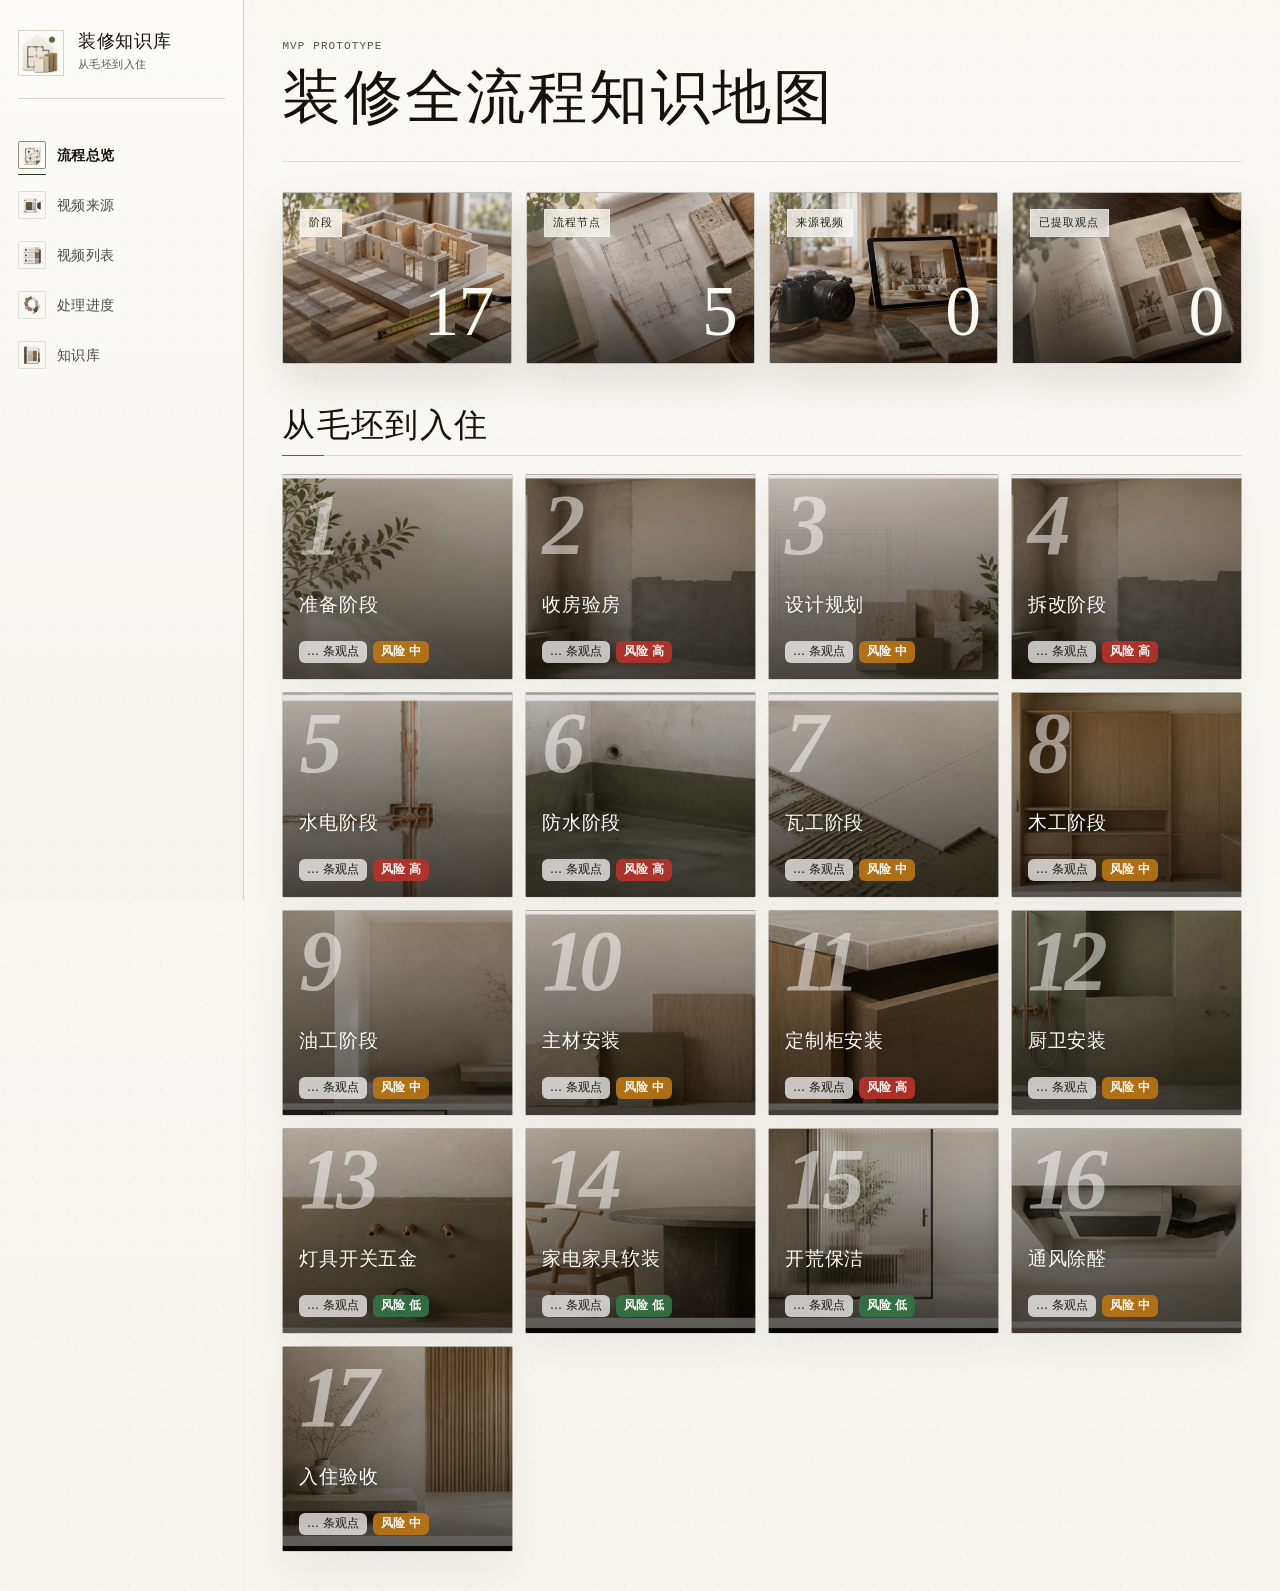
==== commit 1df11a2e: "Add Docker deployment and read-only Cloudflare preview Improve source collection, transcription, cla" ====
--- a/web/index.html
+++ b/web/index.html
@@ -3,11 +3,11 @@
   <head>
     <meta charset="UTF-8" />
     <meta name="viewport" content="width=device-width, initial-scale=1.0" />
-    <title>装修知识库原型</title>
+    <title>装修知识库</title>
     <link rel="icon" type="image/png" sizes="32x32" href="./assets/icons/favicon-32.png" />
     <link rel="icon" type="image/png" sizes="192x192" href="./assets/icons/favicon-192.png" />
     <link rel="apple-touch-icon" sizes="180x180" href="./assets/icons/apple-touch-icon.png" />
-    <link rel="stylesheet" href="./styles.css?v=20261014-1" />
+    <link rel="stylesheet" href="./styles.css?v=20261028-public-deploy" />
   </head>
   <body>
     <div class="app-shell">
@@ -43,11 +43,17 @@
             <span class="nav-icon" aria-hidden="true"><img src="./assets/icons/nav-knowledge.png" alt="" /></span>
             <span class="nav-label">知识库</span>
           </button>
-          <button class="nav-item" data-view="deleted" type="button">
+          <button class="nav-item" data-view="deleted" type="button" data-admin-only>
             <span class="nav-icon" aria-hidden="true"><img src="./assets/icons/nav-progress.png" alt="" /></span>
             <span class="nav-label">已删除</span>
           </button>
         </nav>
+        <div class="sidebar-footer" data-admin-only>
+          <button class="nav-item" data-view="settings" type="button" data-admin-only>
+            <span class="nav-icon" aria-hidden="true"><svg viewBox="0 0 24 24" fill="none" stroke="currentColor" stroke-width="1.6"><circle cx="12" cy="12" r="3.2"/><path d="m9 3-.6 2.4-2 .9-2.2-.7-2 3.5 1.7 1.8v2.2l-1.7 1.8 2 3.5 2.2-.7 2 .9.6 2.4h4l.6-2.4 2-.9 2.2.7 2-3.5-1.7-1.8v-2.2l1.7-1.8-2-3.5-2.2.7-2-.9L13 3Z"/></svg></span>
+            <span class="nav-label">设置</span>
+          </button>
+        </div>
       </aside>
 
       <main class="workspace">
@@ -56,12 +62,19 @@
             <p class="eyebrow">MVP Prototype</p>
             <h1 id="page-title">装修全流程知识地图</h1>
           </div>
-          <div class="admin-panel" id="admin-panel" data-authenticated="false">
+          <div class="admin-panel" id="admin-panel" data-authenticated="false" hidden>
             <span id="admin-status">管理员未登录</span>
             <button class="primary-button small" id="admin-login-button" type="button">管理员登录</button>
             <button class="primary-button small" id="admin-logout-button" type="button" hidden>退出</button>
           </div>
         </header>
+
+        <section class="view" id="settings-view" aria-labelledby="settings-heading">
+          <div class="section-heading">
+            <div><h2 id="settings-heading">转写设置</h2><p>选择视频文案的获取方式，不影响后续的观点提取服务。</p></div>
+          </div>
+          <div id="transcript-settings" aria-busy="false"></div>
+        </section>
 
         <section class="view" id="overview-view" aria-labelledby="page-title">
           <div class="summary-grid">
@@ -85,24 +98,22 @@
 
           <div class="section-heading">
             <h2>从毛坯到入住</h2>
-            <p>装修流程是主轴，视频文案提取出的观点会同时挂到流程阶段和知识库标签。</p>
           </div>
 
           <div class="timeline" id="timeline"></div>
         </section>
 
-        <section class="view" id="sources-view" aria-labelledby="sources-heading">
+        <section class="view" id="sources-view" aria-labelledby="page-title">
           <div class="section-heading">
             <div>
-              <h2 id="sources-heading">视频来源</h2>
-              <p>按博主管理主页链接、采集状态和入库进度。更新按钮每个博主默认只取最新 5 条。</p>
+              <p id="source-summary">按博主管理主页链接、采集状态和入库进度。每次默认采集最新 5 条，自动跳过置顶视频。</p>
             </div>
-            <div class="queue-actions">
-              <button class="primary-button with-icon" id="open-ingest" type="button">
+            <div class="queue-actions" data-admin-only>
+              <button class="primary-button with-icon" id="open-ingest" type="button" aria-controls="ingest-panel" aria-expanded="false" data-admin-required disabled>
                 <span class="button-icon" aria-hidden="true"><img src="./assets/icons/action-add-source.png" alt="" /></span>
                 <span>添加来源</span>
               </button>
-              <button class="primary-button red with-icon" id="update-all-sources" type="button">
+              <button class="primary-button red with-icon" id="update-all-sources" type="button" data-admin-required disabled title="请先登录管理员">
                 <span class="button-icon" aria-hidden="true"><img src="./assets/icons/action-sync.png" alt="" /></span>
                 <span>全部更新 5 条</span>
               </button>
@@ -110,63 +121,60 @@
           </div>
           <p class="source-message" id="source-message" role="status"></p>
 
-          <section class="ingest-panel" id="ingest-panel" hidden aria-label="批量导入账号作品">
+          <section class="ingest-panel" id="ingest-panel" hidden aria-labelledby="ingest-heading" data-admin-only>
             <div class="ingest-head">
               <div>
-                <p class="eyebrow">Batch Source</p>
-                <h3>账号主页更新</h3>
+                <h3 id="ingest-heading">添加视频来源</h3>
+                <p class="ingest-description">粘贴博主主页链接，保存来源并采集最近作品。已有来源将直接更新。</p>
               </div>
               <button class="icon-button quiet" id="close-ingest" type="button" aria-label="关闭添加面板" title="关闭">×</button>
             </div>
 
             <form id="ingest-form" class="ingest-form">
+              <label class="ingest-url-field">
+                <span>博主主页链接 <span class="field-required" aria-hidden="true">*</span></span>
+                <input name="batch_profile_url" type="url" required placeholder="https://www.douyin.com/user/…" autocomplete="off" spellcheck="false" aria-describedby="ingest-url-help" />
+                <small id="ingest-url-help">填写博主个人主页地址，不是单条视频链接。</small>
+              </label>
               <label>
                 <span>平台</span>
-                <select name="batch_platform">
-                  <option value="抖音">抖音</option>
-                  <option value="小红书">小红书</option>
-                </select>
+                <input name="batch_platform" type="text" value="抖音" readonly />
               </label>
               <label>
-                <span>最近作品数</span>
-                <input name="batch_limit" type="number" min="1" max="50" value="5" />
+                <span>采集数量（不含置顶）</span>
+                <input name="batch_limit" type="number" min="1" max="50" step="1" value="5" required aria-describedby="ingest-limit-help" />
+                <small id="ingest-limit-help">最近 1–50 条，默认 5 条</small>
               </label>
-              <label class="wide">
-                <span>主页链接</span>
-                <textarea name="batch_profile_url" rows="3" placeholder="粘贴抖音/小红书博主主页链接"></textarea>
-              </label>
 
               <div class="ingest-actions">
-                <p id="ingest-message" role="status"></p>
-                <button class="primary-button red with-icon" type="submit" data-mode="batch">
+                <div class="ingest-feedback">
+                  <p class="ingest-note">需管理员登录；抖音采集还需先登录抖音。</p>
+                  <p id="ingest-message" role="status" aria-live="polite"></p>
+                </div>
+                <div class="ingest-buttons">
+                <button class="primary-button" id="cancel-ingest" type="button">取消</button>
+                <button class="primary-button red with-icon" type="submit" data-mode="batch" data-admin-required disabled title="请先登录管理员">
                   <span class="button-icon" aria-hidden="true"><img src="./assets/icons/action-sync.png" alt="" /></span>
-                  <span>更新主页作品</span>
+                  <span data-ingest-submit-label>保存并采集</span>
                 </button>
+                </div>
               </div>
             </form>
           </section>
           <div class="source-grid" id="source-grid"></div>
         </section>
 
-        <section class="view" id="videos-view" aria-labelledby="videos-heading">
-          <div class="section-heading">
-            <h2 id="videos-heading">视频列表</h2>
-            <p>第一层用于管理来源视频：链接、文案状态、观点提取状态和入库数量。</p>
-          </div>
-
+        <section class="view" id="videos-view" aria-labelledby="page-title">
           <div class="pipeline" id="pipeline"></div>
           <div class="video-filter-panel" id="video-filter-panel"></div>
 
           <div class="video-grid" id="video-grid"></div>
         </section>
 
-        <section class="view" id="progress-view" aria-labelledby="progress-heading">
-          <div class="section-heading">
-            <div>
-              <h2 id="progress-heading">处理进度</h2>
-              <p>按队列查看每条视频当前阶段，失败后可回到对应步骤重试。</p>
-            </div>
-            <button class="primary-button progress-run-button" id="progress-process-pending" type="button" data-state="idle">
+        <section class="view" id="progress-view" aria-labelledby="page-title">
+          <div class="progress-toolbar">
+            <div id="progress-tabs" class="progress-tabs"></div>
+            <button class="primary-button progress-run-button" id="progress-process-pending" type="button" data-admin-required disabled title="请先登录管理员" data-state="idle">
               <span class="button-icon" aria-hidden="true"><img src="./assets/icons/status-triad.png" alt="" /></span>
               <span class="run-status-dot"></span>
               <span data-run-label>自动处理剩余</span>
@@ -182,7 +190,6 @@
             </summary>
             <pre id="queue-log-body">[--:--:--] 等待自动队列启动...</pre>
           </details>
-          <div id="progress-tabs" class="progress-tabs"></div>
           <div id="progress-list" class="progress-list"></div>
         </section>
 
@@ -200,9 +207,9 @@
                   <p class="eyebrow" id="detail-platform">Douyin Source</p>
                   <h2 id="detail-heading">视频详情</h2>
                 </div>
-                <a class="source-link with-icon" id="detail-link" href="#" target="_blank" rel="noreferrer">
+                <a class="primary-button small with-icon" id="detail-link" href="#" target="_blank" rel="noreferrer">
                   <span class="button-icon" aria-hidden="true"><img src="./assets/icons/action-detail.png" alt="" /></span>
-                  <span>来源视频</span>
+                  <span>查看原视频</span>
                 </a>
               </div>
               <dl class="meta-list">
@@ -219,37 +226,62 @@
                   <dd id="detail-status">-</dd>
                 </div>
               </dl>
-              <div class="transcript-text" id="transcript-text"></div>
+              <form id="promotion-form" class="promotion-form">
+                <label for="promotion-decision">推广状态</label>
+                <span id="promotion-current">未识别</span>
+                <select id="promotion-decision" aria-label="修改推广状态" disabled>
+                  <option value="auto">自动识别</option>
+                  <option value="not_ad">普通内容</option>
+                  <option value="uncertain">疑似推广</option>
+                  <option value="advertising">推广</option>
+                </select>
+                <button id="save-promotion" class="primary-button small" type="submit" data-admin-required data-admin-blocked="true" disabled>保存状态</button>
+                <p id="promotion-message" class="form-message" role="status" aria-live="polite"></p>
+              </form>
+              <div class="detail-transcript-heading">
+                <h3>视频文案</h3>
+                <div class="transcript-actions">
+                  <button class="primary-button small" id="fetch-transcript" type="button" data-admin-required data-admin-blocked="true" disabled>获取文案</button>
+                  <button class="primary-button small" id="edit-transcript" type="button" data-admin-required data-admin-blocked="true" disabled>编辑文案</button>
+                </div>
+              </div>
+              <div class="transcript-text" id="transcript-text" tabindex="0" aria-label="视频文案"></div>
+              <form id="transcript-edit-form" class="transcript-edit-form" hidden>
+                <label for="transcript-editor">视频文案</label>
+                <textarea id="transcript-editor" rows="18" placeholder="输入或修改视频文案"></textarea>
+                <div class="transcript-actions">
+                  <button class="primary-button small" id="save-transcript" type="submit" data-admin-required data-admin-blocked="true" disabled>保存文案</button>
+                  <button class="primary-button small" id="cancel-transcript-edit" type="button">取消</button>
+                </div>
+                <p class="transcript-edit-hint">保存后可点击“提取观点”更新知识卡。</p>
+              </form>
+              <p class="form-message" id="transcript-edit-message" role="status" aria-live="polite"></p>
             </article>
 
             <section class="claim-panel">
-              <div class="section-heading compact">
-                <h2>提取观点</h2>
-                <p>只展示文案明确表达的内容，原文没说的一律标记为未提及。</p>
-              </div>
+              <div class="detail-claims-heading">
+                <div>
+                  <h2>提取观点</h2>
+                  <p>仅保留文案中有依据的观点。</p>
+                </div>
+                <div class="detail-extract-actions">
+                  <button class="primary-button small red" id="detail-extract-video" type="button" data-admin-required data-admin-blocked="true" disabled>提取观点</button>
+                </div>
+              </div>
+              <p class="form-message" id="detail-extract-message" role="status" aria-live="polite"></p>
               <div class="claim-list" id="video-claims"></div>
             </section>
           </div>
         </section>
 
-        <section class="view" id="knowledge-view" aria-labelledby="knowledge-heading">
-          <div class="search-page-head">
-            <div>
-              <p class="eyebrow">Knowledge Base</p>
-              <h2 id="knowledge-heading">按分类聚合观点</h2>
-            </div>
-            <div class="knowledge-search-tools">
-              <input id="knowledge-query" type="search" placeholder="搜索：集成灶、乳胶漆、无主灯..." />
-              <button class="knowledge-filter-toggle" id="knowledge-filter-toggle" type="button" aria-expanded="false" aria-controls="knowledge-stage-list">
-                <span>筛选</span>
-                <small id="knowledge-filter-current">全部观点</small>
-              </button>
-            </div>
-          </div>
-
-          <div class="knowledge-layout is-filter-collapsed" id="knowledge-layout">
+        <section class="view" id="knowledge-view" aria-labelledby="page-title">
+          <div class="knowledge-layout" id="knowledge-layout">
             <nav class="knowledge-filter-panel" aria-label="知识库分类">
-              <div id="knowledge-stage-list" class="stage-list"></div>
+              <div class="knowledge-filter-top-row">
+                <div id="knowledge-group-list" class="knowledge-filter-row primary" aria-label="分类方式"></div>
+                <input id="knowledge-query" type="search" aria-label="搜索观点" placeholder="搜索观点：集成灶、乳胶漆、无主灯…" />
+              </div>
+              <div id="knowledge-stage-list" class="knowledge-filter-row secondary" aria-label="分类选项"></div>
             </nav>
             <section class="knowledge-result-panel">
               <div class="search-results" id="knowledge-results"></div>
@@ -257,10 +289,9 @@
           </div>
         </section>
 
-        <section class="view" id="deleted-view" aria-labelledby="deleted-heading">
+        <section class="view" id="deleted-view" aria-labelledby="page-title">
           <div class="section-heading">
             <div>
-              <h2 id="deleted-heading">已删除</h2>
               <p>管理员用于查看和恢复软删除的视频与观点。</p>
             </div>
             <button class="primary-button small" id="refresh-deleted" type="button">刷新</button>
@@ -280,7 +311,7 @@
           </div>
           <button class="icon-button quiet" id="admin-login-close" type="button" aria-label="关闭登录弹窗" title="关闭" data-admin-login-close>×</button>
         </div>
-        <p id="admin-login-desc">登录后可以删除、恢复视频和观点。</p>
+        <p id="admin-login-desc">登录后可以更新来源、处理视频、编辑文案，以及删除和恢复视频与观点。</p>
         <form id="admin-login-form" class="admin-login-form">
           <label for="admin-login-password">管理员密码</label>
           <input id="admin-login-password" type="password" autocomplete="current-password" placeholder="输入密码" />
@@ -293,6 +324,36 @@
       </section>
     </div>
 
-    <script src="./app.js?v=20261014-1"></script>
+    <dialog class="video-claims-dialog" id="video-claims-dialog" aria-labelledby="video-claims-dialog-title" aria-describedby="video-claims-dialog-name">
+      <header class="video-claims-dialog-head">
+        <div>
+          <h2 id="video-claims-dialog-title">视频观点</h2>
+          <p id="video-claims-dialog-name"></p>
+        </div>
+        <form method="dialog">
+          <button class="icon-button quiet" type="submit" aria-label="关闭观点浮窗" title="关闭" autofocus>×</button>
+        </form>
+      </header>
+      <div class="video-claims-dialog-content" id="video-claims-dialog-content" aria-busy="false"></div>
+    </dialog>
+
+    <dialog class="video-delete-dialog" id="video-delete-dialog" aria-labelledby="video-delete-title" aria-describedby="video-delete-desc video-delete-name">
+      <form method="dialog">
+        <p class="eyebrow">删除确认</p>
+        <h2 id="video-delete-title">确定删除这个视频？</h2>
+        <p class="video-delete-name" id="video-delete-name"></p>
+        <p id="video-delete-desc">视频将移入回收站，可在“已删除”页面恢复。你可以选择是否同时删除关联观点。</p>
+        <label class="video-delete-option" for="video-delete-claims">
+          <input id="video-delete-claims" type="checkbox" checked />
+          <span>同时删除该视频已提取的观点<small>取消勾选后，观点仍保留在知识库中。</small></span>
+        </label>
+        <div class="video-delete-actions">
+          <button class="primary-button" type="submit" value="cancel" autofocus>取消</button>
+          <button class="primary-button video-delete-confirm" type="submit" value="confirm">确认删除</button>
+        </div>
+      </form>
+    </dialog>
+
+    <script src="./app.js?v=20261028-public-deploy"></script>
   </body>
 </html>
--- a/web/styles.css
+++ b/web/styles.css
@@ -38,6 +38,11 @@
   box-sizing: border-box;
 }
 
+/* Default to visitor mode until the administrator session is verified. */
+html:not([data-admin-authenticated="true"]) :is([data-admin-required], [data-admin-only]) {
+  display: none !important;
+}
+
 html {
   min-width: 320px;
   background: var(--bg);
@@ -262,10 +267,32 @@
 .topbar {
   position: relative;
   display: grid;
-  grid-template-columns: minmax(0, 1fr);
+  grid-template-columns: minmax(0, 1fr) auto;
+  align-items: start;
+  gap: 20px;
   margin-bottom: var(--gap-lg);
   padding: 0 0 28px;
   border-bottom: 1px solid var(--border-strong);
+}
+
+.admin-panel {
+  display: flex;
+  flex-wrap: wrap;
+  align-items: center;
+  justify-content: flex-end;
+  justify-self: end;
+  gap: 8px;
+  color: var(--muted);
+  font-size: 12px;
+}
+
+.admin-panel[hidden],
+.admin-panel [hidden] {
+  display: none;
+}
+
+.admin-panel .primary-button {
+  width: auto;
 }
 
 .topbar::before {
@@ -700,6 +727,11 @@
   color: var(--ok);
 }
 
+.source-message {
+  white-space: pre-line;
+  overflow-wrap: anywhere;
+}
+
 .source-message[data-type="warn"],
 .form-message[data-type="warn"],
 #ingest-message[data-type="warn"] {
@@ -1453,6 +1485,10 @@
   letter-spacing: 0.04em;
 }
 
+.detail-extract-actions {
+  margin-bottom: 16px;
+}
+
 .transcript-text {
   min-height: 420px;
   max-height: 62vh;
@@ -1469,9 +1505,49 @@
   white-space: pre-wrap;
 }
 
+.transcript-actions {
+  display: flex;
+  flex-wrap: wrap;
+  gap: 10px;
+  margin-top: 12px;
+}
+
+.transcript-edit-form {
+  display: grid;
+  gap: 12px;
+}
+
+.transcript-edit-form[hidden],
+#edit-transcript[hidden] {
+  display: none;
+}
+
+#transcript-editor {
+  width: 100%;
+  min-height: 420px;
+  resize: vertical;
+  font: inherit;
+  line-height: 1.9;
+}
+
+.transcript-edit-hint {
+  color: var(--muted);
+  font-size: 13px;
+}
+
 .claim-card {
   display: grid;
   gap: 10px;
+}
+
+.claim-card .promotion-source-notice {
+  width: fit-content;
+  padding: 4px 9px;
+  border: 1px solid color-mix(in oklch, var(--warn) 45%, var(--border));
+  background: var(--warn-soft);
+  color: var(--fg);
+  font-size: 12px;
+  font-weight: 600;
 }
 
 .claim-card p strong {
@@ -1990,36 +2066,24 @@
   flex-direction: column;
   justify-content: space-between;
   padding: 16px 17px 18px;
-  background:
-    linear-gradient(180deg, oklch(14% 0.014 96 / 0.1), oklch(10% 0.012 96 / 0.58)),
-    var(--summary-card-image, linear-gradient(145deg, var(--surface), var(--surface-2)));
-  background-size: cover;
-  background-position: center;
+  background: var(--surface-2);
   box-shadow: 0 20px 44px oklch(24% 0.018 88 / 0.11);
 }
 
 .summary-grid article:nth-child(1) {
-  --summary-card-image: url("./assets/cards/overview-stage.jpg");
-  background-position: center 48%;
+  --metric-art-position: 0% 0%;
 }
 
 .summary-grid article:nth-child(2) {
-  --summary-card-image: url("./assets/cards/overview-knowledge.jpg");
-  background-position: center 48%;
+  --metric-art-position: 100% 0%;
 }
 
 .summary-grid article:nth-child(3) {
-  --summary-card-image: url("./assets/cards/overview-videos.jpg");
-  background-position: center 52%;
+  --metric-art-position: 0% 100%;
 }
 
 .summary-grid article:nth-child(4) {
-  --summary-card-image: url("./assets/cards/overview-claims.jpg");
-  background:
-    linear-gradient(180deg, oklch(14% 0.014 96 / 0.08), oklch(10% 0.012 96 / 0.6)),
-    var(--summary-card-image);
-  background-size: cover;
-  background-position: center 50%;
+  --metric-art-position: 100% 100%;
 }
 
 .summary-grid article::before {
@@ -2974,11 +3038,20 @@
   z-index: 3;
 }
 
-.timeline .timeline-card .eyebrow {
-  width: fit-content;
-  padding: 5px 7px;
-  background: oklch(100% 0 0 / 0.78);
-  color: oklch(24% 0.02 110);
+.timeline .timeline-card .stage-number {
+  position: absolute;
+  top: 10px;
+  left: 16px;
+  padding: 0;
+  color: oklch(100% 0 0 / 0.52);
+  font-family: "Bodoni 72", "Didot", "Times New Roman", serif;
+  font-size: 86px;
+  font-style: italic;
+  font-weight: 700;
+  line-height: 0.95;
+  letter-spacing: -0.07em;
+  pointer-events: none;
+  user-select: none;
 }
 
 .timeline .timeline-card h3 {
@@ -3017,6 +3090,11 @@
 
   .timeline .timeline-card h3 {
     font-size: 17px;
+  }
+
+  .timeline .timeline-card .stage-number {
+    left: 14px;
+    font-size: 68px;
   }
 
 .timeline .timeline-card p {
@@ -3039,27 +3117,24 @@
   justify-content: space-between;
   padding: 15px 16px 17px;
   border-color: color-mix(in oklch, var(--border) 72%, transparent);
-  background:
-    linear-gradient(180deg, oklch(12% 0.012 92 / 0.06) 0%, oklch(12% 0.012 92 / 0.22) 48%, oklch(12% 0.012 92 / 0.72) 100%),
-    var(--video-metric-bg) center / cover no-repeat,
-    var(--surface-2);
+  background: var(--surface-2);
   box-shadow: 0 20px 42px oklch(24% 0.016 88 / 0.11);
 }
 
 .pipeline-card:nth-child(1) {
-  --video-metric-bg: url("./assets/cards/videos/video-source-accounts.jpg");
+  --metric-art-position: 0% 0%;
 }
 
 .pipeline-card:nth-child(2) {
-  --video-metric-bg: url("./assets/cards/videos/video-archive.jpg");
+  --metric-art-position: 100% 0%;
 }
 
 .pipeline-card:nth-child(3) {
-  --video-metric-bg: url("./assets/cards/videos/video-transcripts.jpg");
+  --metric-art-position: 0% 100%;
 }
 
 .pipeline-card:nth-child(4) {
-  --video-metric-bg: url("./assets/cards/videos/video-claims.jpg");
+  --metric-art-position: 100% 100%;
 }
 
 .pipeline-card::before {
@@ -3119,25 +3194,20 @@
   }
 }
 
-/* Final video metric background lock: keep the four-card order stable after removing "待提取". */
-.pipeline > .pipeline-card:nth-child(1) {
-  --video-metric-bg: url("./assets/cards/videos/video-source-accounts.jpg");
-}
-
-.pipeline > .pipeline-card:nth-child(2) {
-  --video-metric-bg: url("./assets/cards/videos/video-archive.jpg");
-}
-
-.pipeline > .pipeline-card:nth-child(3) {
-  --video-metric-bg: url("./assets/cards/videos/video-transcripts.jpg");
-}
-
-.pipeline > .pipeline-card:nth-child(4),
-.pipeline > .pipeline-card:last-child {
-  --video-metric-bg: url("./assets/cards/videos/video-claims.jpg");
+/* Each dashboard uses its own four-panel atlas, including on mobile. */
+.summary-grid {
+  --metric-art-sheet: url("./assets/cards/dashboard-metrics-sheet.jpg");
+}
+
+.pipeline {
+  --metric-art-sheet: url("./assets/cards/video-metrics-sheet.jpg");
+}
+
+.summary-grid > article:nth-child(n),
+.pipeline > .pipeline-card:nth-child(n) {
   background:
     linear-gradient(180deg, oklch(12% 0.012 92 / 0.06) 0%, oklch(12% 0.012 92 / 0.22) 48%, oklch(12% 0.012 92 / 0.72) 100%),
-    url("./assets/cards/videos/video-claims.jpg") center / cover no-repeat,
+    var(--metric-art-sheet) var(--metric-art-position) / 200% 200% no-repeat,
     var(--surface-2);
 }
 
@@ -3158,3 +3228,1665 @@
     overscroll-behavior: contain;
   }
 }
+
+/* Inline video sharing controls. */
+.video-card {
+  min-width: 0;
+  grid-template-columns: minmax(0, 1fr);
+}
+
+.video-share-link {
+  display: flex;
+  align-items: center;
+  gap: 4px;
+  min-width: 0;
+  margin-top: 10px;
+  color: var(--muted);
+  font-size: 12px;
+}
+
+.video-share-label {
+  flex: 0 0 auto;
+}
+
+.video-share-link > a {
+  min-width: 0;
+  overflow: hidden;
+  text-overflow: ellipsis;
+  white-space: nowrap;
+  color: inherit;
+  text-decoration: none;
+}
+
+.video-share-link > a:hover {
+  color: var(--accent);
+  text-decoration: underline;
+}
+
+.copy-link-button {
+  display: inline-flex;
+  flex: 0 0 auto;
+  align-items: center;
+  justify-content: center;
+  width: 30px;
+  height: 30px;
+  padding: 5px;
+  border: 1px solid transparent;
+  border-radius: 5px;
+  background: transparent;
+  color: var(--muted);
+  cursor: pointer;
+}
+
+.copy-link-button:hover,
+.copy-link-button:focus-visible {
+  border-color: var(--border);
+  background: var(--surface-2);
+  color: var(--accent);
+}
+
+.copy-link-button:disabled {
+  cursor: default;
+  opacity: 0.45;
+}
+
+.copy-link-feedback {
+  flex: 0 0 auto;
+  color: var(--accent);
+  font-size: 11px;
+}
+
+.video-delete-dialog {
+  width: min(460px, calc(100% - 32px));
+  max-height: calc(100dvh - 32px);
+  margin: auto;
+  padding: 28px;
+  overflow-y: auto;
+  border: 1px solid var(--border-strong);
+  border-radius: 3px;
+  background: linear-gradient(135deg, var(--surface), var(--surface-2));
+  color: var(--fg);
+  box-shadow: 0 28px 70px oklch(16% 0.018 94 / 0.3);
+}
+
+.video-delete-dialog::backdrop {
+  background: oklch(14% 0.014 96 / 0.54);
+  backdrop-filter: blur(5px);
+}
+
+.video-delete-dialog h2 {
+  margin: 8px 0 16px;
+  font-family: var(--font-display);
+  font-size: 25px;
+  font-weight: 500;
+}
+
+.video-delete-name {
+  margin: 0 0 12px;
+  padding: 12px;
+  border-left: 3px solid var(--danger);
+  background: var(--surface);
+  overflow-wrap: anywhere;
+  font-weight: 600;
+}
+
+#video-delete-desc {
+  color: var(--muted);
+  font-size: 13px;
+  line-height: 1.8;
+}
+
+.video-delete-option {
+  display: flex;
+  align-items: flex-start;
+  gap: 10px;
+  margin: 20px 0;
+  font-size: 14px;
+  cursor: pointer;
+}
+
+.video-delete-option input {
+  flex: 0 0 auto;
+  width: 16px;
+  height: 16px;
+  margin: 3px 0 0;
+  padding: 0;
+  accent-color: var(--danger);
+}
+
+.video-delete-option small {
+  display: block;
+  margin-top: 5px;
+  color: var(--muted);
+  font-size: 12px;
+}
+
+.video-delete-actions {
+  display: flex;
+  justify-content: flex-end;
+  gap: 10px;
+  margin-top: 24px;
+}
+
+.video-delete-actions .video-delete-confirm {
+  border-color: var(--danger);
+  background: var(--danger);
+  color: var(--surface);
+}
+
+.video-delete-actions .video-delete-confirm:hover {
+  border-color: color-mix(in oklch, var(--danger) 85%, black);
+  background: color-mix(in oklch, var(--danger) 85%, black);
+  color: #fff;
+}
+
+.video-delete-actions .video-delete-confirm:focus-visible {
+  outline: 2px solid var(--danger);
+  outline-offset: 3px;
+  color: #fff;
+}
+
+.source-home-link {
+  position: relative;
+  display: inline-flex;
+  flex: 0 0 auto;
+  align-items: center;
+  justify-content: center;
+  width: 34px;
+  height: 34px;
+  border: 1px solid var(--border);
+  border-radius: 3px;
+  background: var(--surface);
+  color: var(--muted);
+  text-decoration: none;
+}
+
+.source-home-link:hover,
+.source-home-link:focus-visible {
+  border-color: var(--accent);
+  color: var(--accent);
+}
+
+.source-home-link::after {
+  content: attr(data-tooltip);
+  position: absolute;
+  right: 0;
+  bottom: calc(100% + 8px);
+  z-index: 4;
+  padding: 6px 10px;
+  border-radius: 3px;
+  background: var(--fg);
+  color: var(--surface);
+  font-size: 12px;
+  white-space: nowrap;
+  pointer-events: none;
+  opacity: 0;
+  transition: opacity 0.12s ease;
+}
+
+.source-home-link:hover::after,
+.source-home-link:focus-visible::after {
+  opacity: 1;
+}
+
+@media (max-width: 820px) {
+  .topbar {
+    grid-template-columns: minmax(0, 1fr);
+    gap: 18px;
+  }
+
+  .admin-panel {
+    grid-column: 1;
+    grid-row: 1;
+  }
+
+  .topbar > div:first-child {
+    grid-column: 1;
+    grid-row: 2;
+  }
+}
+
+/* Keep the overview expressive; use a compact heading on working pages. */
+.workspace:has(> .view.active:not(#overview-view)) .topbar {
+  margin-bottom: 20px;
+  padding-bottom: 18px;
+}
+
+.workspace:has(> .view.active:not(#overview-view)) .topbar h1 {
+  font-size: clamp(26px, 2.4vw, 34px);
+  line-height: 1.3;
+}
+
+/* Card refresh: soft cards + status edge. Style only; layout, images and buttons unchanged. */
+:root {
+  --card-radius: 12px;
+  --card-line: color-mix(in oklch, var(--border) 82%, transparent);
+  --btn-radius: 8px;
+}
+
+/* Buttons: rounded, body weight, no lift on hover */
+.primary-button,
+.icon-button,
+.filter-button,
+.log-follow-button,
+.log-close-button,
+.knowledge-group-toggle,
+.stage-button,
+.source-link,
+.source-home-link,
+.copy-link-button {
+  border-radius: var(--btn-radius);
+}
+
+.primary-button {
+  font-weight: 500;
+  letter-spacing: 0.02em;
+}
+
+.primary-button.small {
+  min-height: 30px;
+  border-radius: 7px;
+}
+
+.primary-button:hover,
+.filter-button:hover,
+.log-follow-button:hover,
+.log-close-button:hover {
+  transform: none;
+  border-color: var(--accent);
+  background: color-mix(in oklch, var(--accent-soft) 55%, var(--surface));
+  color: var(--accent);
+}
+
+.primary-button.red:hover {
+  border-color: color-mix(in oklch, var(--accent) 82%, black);
+  background: color-mix(in oklch, var(--accent) 82%, black);
+  color: var(--surface);
+}
+
+.primary-button:disabled:hover {
+  border-color: color-mix(in oklch, var(--border) 88%, transparent);
+  background: color-mix(in oklch, var(--surface) 88%, var(--surface-2));
+  color: var(--fg);
+}
+
+.primary-button.red:disabled:hover {
+  border-color: var(--accent);
+  background: var(--accent);
+  color: var(--surface);
+}
+
+input,
+textarea,
+select,
+.search-page-head input {
+  border-radius: var(--btn-radius);
+}
+
+/* Cards: one clean surface, rounded, state shown as a left edge */
+.source-card,
+.video-card,
+.progress-card,
+.result-card {
+  --card-state: transparent;
+  border: 1px solid var(--card-line);
+  border-radius: var(--card-radius);
+  background: var(--surface);
+  box-shadow: inset 3px 0 0 var(--card-state);
+}
+
+.source-card:has(.status:not(.done):not(.failed)),
+.video-card:has(.status:not(.done):not(.failed)),
+.progress-card:has(> .status:not(.done):not(.failed)),
+.result-card:has(> .status:not(.done):not(.failed)) {
+  --card-state: var(--warn);
+}
+
+.source-card:has(.status.done),
+.video-card:has(.status.done),
+.progress-card:has(> .status.done),
+.result-card:has(> .status.done) {
+  --card-state: var(--ok);
+}
+
+.source-card:has(.status.failed),
+.video-card:has(.status.failed),
+.progress-card:has(> .status.failed),
+.result-card:has(> .status.failed) {
+  --card-state: var(--danger);
+}
+
+.source-card:hover,
+.source-card:focus-visible,
+.video-card:hover {
+  border-color: color-mix(in oklch, var(--accent) 38%, var(--border));
+  background: var(--surface);
+  box-shadow: inset 3px 0 0 var(--card-state), 0 6px 18px oklch(30% 0.018 88 / 0.06);
+}
+
+.source-card:focus-visible {
+  outline: 2px solid color-mix(in oklch, var(--accent) 55%, transparent);
+  outline-offset: 2px;
+}
+
+.claim-empty-card {
+  border-left: 1px solid var(--card-line);
+  --card-state: var(--danger);
+}
+
+/* Card type: body face for titles, calmer meta text */
+.source-card h3,
+.video-card h3,
+.result-card h3,
+.progress-card h3 {
+  margin: 8px 0 4px;
+  font-family: var(--font-body);
+  font-size: 16px;
+  font-weight: 600;
+  letter-spacing: 0;
+  line-height: 1.45;
+}
+
+.result-card h3,
+.progress-card-main h3 {
+  margin-top: 0;
+}
+
+.source-card p,
+.video-card p,
+.result-card p,
+.progress-card p {
+  font-size: 13px;
+  line-height: 1.7;
+}
+
+/* Status: pill with dot, no mono, no uppercase */
+.status {
+  gap: 6px;
+  min-height: 22px;
+  padding: 2px 10px 2px 8px;
+  border: 0;
+  border-radius: 999px;
+  background: var(--warn-soft);
+  color: color-mix(in oklch, var(--warn) 78%, var(--fg));
+  font-family: var(--font-body);
+  font-size: 12px;
+  font-weight: 500;
+  letter-spacing: 0;
+  text-transform: none;
+}
+
+.status::before {
+  width: 6px;
+  height: 6px;
+  margin-right: 0;
+}
+
+.status.done {
+  background: var(--ok-soft);
+  color: var(--ok);
+}
+
+.status.failed {
+  background: var(--danger-soft);
+  color: var(--danger);
+}
+
+/* Chips: soft tags, no border, no dot */
+.chip {
+  min-height: 22px;
+  padding: 2px 8px;
+  border: 0;
+  border-radius: 6px;
+  background: var(--surface-2);
+  font-family: var(--font-body);
+  font-size: 12px;
+  letter-spacing: 0;
+}
+
+.chip::before {
+  display: none;
+}
+
+.chip.link-chip {
+  background: var(--accent-soft);
+  color: var(--accent);
+}
+
+.source-link {
+  font-family: var(--font-body);
+  font-size: 12px;
+  letter-spacing: 0;
+}
+
+/* Source groups: rounded container, cards spaced inside it */
+.source-group {
+  border-radius: 14px;
+  background: var(--surface);
+  box-shadow: none;
+}
+
+.source-group-head {
+  background: color-mix(in oklch, var(--surface-2) 60%, var(--surface));
+}
+
+.source-card-grid {
+  gap: 12px;
+  padding: 12px;
+  background: color-mix(in oklch, var(--surface-2) 40%, var(--surface));
+}
+
+/* Progress rows: keep the row layout, drop the tinted status column */
+.progress-card {
+  background: var(--surface);
+}
+
+.progress-time-tag {
+  border: 0;
+  border-radius: 6px;
+}
+
+.progress-stage-tag {
+  border: 0;
+  border-radius: 8px;
+}
+
+.progress-stage-tag em {
+  font-family: var(--font-body);
+}
+
+.progress-reason-line {
+  border-left: 0;
+  border-radius: 6px;
+  padding: 6px 10px;
+  background: var(--danger-soft);
+}
+
+.progress-live-line {
+  font-family: var(--font-body);
+}
+
+.video-filter-notice {
+  border-radius: var(--card-radius);
+}
+
+/* Delete buttons: danger color, separate from the green primary action */
+.primary-button[data-delete-video-id],
+.primary-button[data-delete-claim-id] {
+  border-color: color-mix(in oklch, var(--danger) 35%, var(--border));
+  background: var(--surface);
+  color: var(--danger);
+}
+
+.primary-button[data-delete-video-id]:hover,
+.primary-button[data-delete-claim-id]:hover {
+  border-color: var(--danger);
+  background: var(--danger);
+  color: var(--surface);
+}
+
+/* Overview risk level: high / medium / low get their own color */
+.timeline .timeline-card .risk-chip {
+  border-color: transparent;
+  color: oklch(99% 0.003 94);
+  font-weight: 600;
+}
+
+.timeline .timeline-card .risk-chip[data-risk="高"] {
+  background: oklch(52% 0.17 28 / 0.92);
+}
+
+.timeline .timeline-card .risk-chip[data-risk="中"] {
+  background: oklch(62% 0.13 68 / 0.92);
+}
+
+.timeline .timeline-card .risk-chip[data-risk="低"] {
+  background: oklch(50% 0.1 150 / 0.92);
+}
+
+#video-grid .video-card > footer {
+  justify-content: flex-start;
+  gap: 8px;
+}
+
+#video-grid .video-card > footer > button {
+  width: auto;
+}
+
+.video-claims-trigger {
+  cursor: pointer;
+  color: var(--accent);
+}
+
+.video-claims-trigger:hover,
+.video-claims-trigger:focus-visible {
+  border-color: var(--accent);
+  background: var(--accent-soft);
+}
+
+.video-claims-dialog {
+  width: min(820px, calc(100% - 32px));
+  max-height: calc(100dvh - 48px);
+  margin: auto;
+  padding: 0;
+  overflow-y: auto;
+  border: 1px solid var(--border);
+  border-radius: var(--card-radius, 12px);
+  background: var(--surface);
+  color: var(--fg);
+  box-shadow: 0 24px 70px oklch(16% 0.018 94 / 0.25);
+}
+
+.video-claims-dialog::backdrop {
+  background: oklch(14% 0.014 96 / 0.5);
+  backdrop-filter: blur(4px);
+}
+
+.video-claims-dialog-head {
+  position: sticky;
+  top: 0;
+  z-index: 2;
+  display: flex;
+  align-items: flex-start;
+  justify-content: space-between;
+  gap: 16px;
+  padding: 20px 24px;
+  border-bottom: 1px solid var(--border);
+  background: var(--surface);
+}
+
+.video-claims-dialog-head h2 {
+  margin: 0;
+  font-size: 22px;
+}
+
+.video-claims-dialog-head p {
+  margin: 8px 0 0;
+  color: var(--muted);
+  font-size: 13px;
+  overflow-wrap: anywhere;
+}
+
+.video-claims-dialog-head form {
+  flex: 0 0 auto;
+}
+
+.video-claims-dialog-content {
+  display: grid;
+  gap: 14px;
+  padding: 20px 24px;
+}
+
+.video-claims-dialog-content .claim-card {
+  min-width: 0;
+  overflow-wrap: anywhere;
+}
+
+.video-claims-notice {
+  margin: 0;
+  padding: 24px 0;
+  color: var(--muted);
+}
+
+@media (max-width: 600px) {
+  .video-claims-dialog-head,
+  .video-claims-dialog-content {
+    padding: 16px;
+  }
+}
+
+/* Settings stays at the foot of the desktop rail, alongside the brand on mobile. */
+.sidebar-footer { margin-top: auto; padding-top: 18px; border-top: 1px solid var(--border); }
+.sidebar-footer .nav-icon svg { width: 24px; height: 24px; }
+.settings-current { display: flex; align-items: baseline; flex-wrap: wrap; gap: 12px; margin: 22px 0; }
+.settings-current > span, .settings-current small { color: var(--muted); }
+.settings-current strong { color: var(--accent); font-size: 20px; }
+.transcript-provider-grid { display: grid; grid-template-columns: repeat(2, minmax(0, 1fr)); gap: 20px; max-width: 960px; }
+.transcript-provider-card { display: flex; flex-direction: column; align-items: flex-start; padding: 26px; border: 1px solid var(--border); border-radius: 12px; background: linear-gradient(135deg, var(--surface), var(--surface-2)); }
+.transcript-provider-card.selected { border-color: var(--accent); box-shadow: inset 0 3px var(--accent); }
+.transcript-provider-card h3 { margin: 10px 0; font-family: var(--font-display); font-size: 26px; }
+.transcript-provider-card > p:not(.eyebrow) { color: var(--muted); line-height: 1.8; margin: 0 0 24px; }
+.transcript-provider-card button { margin-top: auto; }
+.local-asr-health { display: flex; align-items: center; justify-content: space-between; gap: 20px; max-width: 960px; padding: 22px 0; margin-top: 24px; border-top: 1px solid var(--border); border-bottom: 1px solid var(--border); }
+.local-asr-health p { margin: 8px 0 0; color: var(--muted); line-height: 1.7; }
+.local-asr-health button { flex-shrink: 0; }
+.local-asr-health[data-status="ready"] strong { color: var(--ok); }
+.local-asr-health[data-status="busy"] strong { color: var(--warn); }
+.local-asr-health[data-status="unavailable"] strong, .settings-feedback[data-error="true"] { color: var(--danger); }
+.settings-feedback { min-height: 1.6em; line-height: 1.6; color: var(--ok); }
+.settings-note { max-width: 920px; color: var(--muted); font-size: 13px; line-height: 1.9; }
+@media (min-width: 821px) and (max-width: 1180px) {
+  .sidebar-footer { margin: 0 0 0 auto; padding: 0; border: 0; }
+}
+@media (max-width: 820px) {
+  .sidebar-footer { position: absolute; top: 12px; right: 12px; margin: 0; padding: 0; border: 0; }
+  .sidebar-footer .nav-item { display: flex; min-height: 36px; width: auto; padding: 6px 10px; gap: 7px; }
+  .sidebar-footer .nav-icon { width: 22px; height: 22px; }
+  .sidebar-footer .nav-label { font-size: 12px; }
+  .brand { padding-right: 90px; }
+  .transcript-provider-grid { grid-template-columns: 1fr; gap: 14px; }
+  .transcript-provider-card { padding: 20px; }
+  .local-asr-health { align-items: flex-start; flex-direction: column; gap: 14px; }
+}
+@media (max-width: 820px) {
+  .sidebar-footer .nav-icon { flex: 0 0 22px; }
+  .sidebar-footer .nav-icon svg { width: 16px; height: 16px; }
+  .sidebar-footer .nav-label { width: auto; }
+}
+
+/* Detail reading order: transcript first, extracted claims below. */
+#detail-view .detail-layout {
+  grid-template-columns: minmax(0, 1fr);
+  gap: 14px;
+}
+
+#detail-view .transcript-panel,
+#detail-view .claim-panel {
+  min-width: 0;
+  padding: 20px;
+  border: 1px solid var(--card-line);
+  border-radius: 14px;
+  background: var(--surface);
+  box-shadow: 0 6px 18px oklch(30% 0.018 88 / 0.035);
+}
+
+#detail-view .detail-head {
+  gap: 12px;
+  padding-bottom: 12px;
+  border-bottom-color: var(--card-line);
+}
+
+#detail-view .detail-head > div {
+  flex: 1 1 auto;
+  min-width: 0;
+  max-width: 100%;
+}
+
+#detail-link {
+  flex: 0 0 auto;
+  white-space: nowrap;
+}
+
+#detail-view .detail-head h2 {
+  margin-top: 4px;
+  font-size: clamp(20px, 1.8vw, 25px);
+  line-height: 1.4;
+  overflow-wrap: anywhere;
+}
+
+#detail-view .meta-list {
+  display: flex;
+  flex-wrap: wrap;
+  align-items: flex-start;
+  gap: 8px;
+  margin: 12px 0 16px;
+  background: transparent;
+}
+
+#detail-view .meta-list > div {
+  display: flex;
+  align-items: baseline;
+  gap: 8px;
+  min-width: 0;
+  max-width: 100%;
+  padding: 6px 10px;
+  border: 0;
+  border-radius: var(--btn-radius);
+  background: color-mix(in oklch, var(--surface-2) 72%, var(--surface));
+}
+
+#detail-view .meta-list dt {
+  flex: 0 0 auto;
+  font-family: var(--font-body);
+  font-size: 12px;
+  letter-spacing: 0;
+}
+
+#detail-view .meta-list dd {
+  min-width: 0;
+  margin: 0;
+  font-family: var(--font-body);
+  font-size: 13px;
+  line-height: 1.6;
+  letter-spacing: 0;
+  overflow-wrap: anywhere;
+}
+
+.detail-transcript-heading,
+.detail-claims-heading {
+  display: flex;
+  flex-wrap: wrap;
+  align-items: center;
+  justify-content: space-between;
+  gap: 8px;
+  margin-bottom: 10px;
+}
+
+.detail-transcript-heading h3,
+.detail-claims-heading h2 {
+  margin: 0;
+  font-size: 17px;
+}
+
+.detail-claims-heading p {
+  margin: 6px 0 0;
+  color: var(--muted);
+  font-size: 12px;
+}
+
+.detail-transcript-heading .transcript-actions,
+.detail-claims-heading .detail-extract-actions {
+  margin: 0;
+}
+
+#detail-view .transcript-text {
+  min-height: 0;
+  max-height: none;
+  overflow: visible;
+  padding: 12px 16px;
+  border-color: var(--card-line);
+  border-radius: var(--card-radius);
+  background: color-mix(in oklch, var(--surface-2) 60%, var(--surface));
+  overflow-wrap: anywhere;
+  line-height: 1.75;
+}
+
+#detail-view .form-message:empty {
+  display: none;
+}
+
+#detail-view #transcript-editor {
+  min-height: 240px;
+  border-radius: var(--card-radius);
+  background: color-mix(in oklch, var(--surface-2) 60%, var(--surface));
+}
+
+#detail-view #video-claims {
+  grid-template-columns: repeat(auto-fill, minmax(min(100%, 320px), 1fr));
+  align-items: start;
+  gap: 12px;
+}
+
+#detail-view #video-claims > .claim-card {
+  min-width: 0;
+  overflow-wrap: anywhere;
+}
+
+#detail-view #video-claims > .result-card:not(.claim-card) {
+  grid-column: 1 / -1;
+}
+
+/* A small reading popup, rather than a second full-size detail page. */
+.video-claims-dialog {
+  width: min(600px, calc(100% - 32px));
+  max-height: min(680px, calc(100dvh - 64px));
+}
+
+.video-claims-dialog-head {
+  padding: 14px 18px;
+  gap: 12px;
+}
+
+.video-claims-dialog-head h2 {
+  font-size: 18px;
+}
+
+.video-claims-dialog-head p {
+  margin-top: 4px;
+  font-size: 12px;
+  display: -webkit-box;
+  -webkit-box-orient: vertical;
+  -webkit-line-clamp: 2;
+  overflow: hidden;
+}
+
+.video-claims-dialog-content {
+  padding: 14px 18px;
+  gap: 10px;
+}
+
+.video-claims-dialog-content .claim-card {
+  min-height: 0;
+  padding: 14px;
+  gap: 6px;
+}
+
+.video-claims-dialog-content .claim-card h3 {
+  margin: 0;
+  font-size: 16px;
+}
+
+.video-claims-dialog-content .claim-card p {
+  margin: 0;
+  font-size: 13px;
+  line-height: 1.65;
+}
+
+.video-claims-dialog-content .claim-card footer {
+  justify-content: flex-start;
+  margin-top: 4px;
+  gap: 5px;
+}
+
+.video-claims-dialog-content .chip {
+  padding: 3px 6px;
+  font-size: 10px;
+}
+
+@media (max-width: 600px) {
+  #detail-view .transcript-panel,
+  #detail-view .claim-panel {
+    padding: 16px;
+  }
+
+  #detail-view .transcript-text {
+    padding: 12px;
+  }
+
+  .detail-transcript-heading .primary-button,
+  .detail-claims-heading .primary-button {
+    width: auto;
+  }
+
+  .video-claims-dialog-head,
+  .video-claims-dialog-content {
+    padding: 12px;
+  }
+}
+.promotion-form {
+  display: flex;
+  align-items: center;
+  flex-wrap: wrap;
+  gap: 10px;
+  padding: 14px 0;
+  border-bottom: 1px solid var(--line, #deded5);
+}
+
+.promotion-form select {
+  max-width: 100%;
+  padding: 7px 10px;
+  border: 1px solid var(--line, #deded5);
+  border-radius: 8px;
+  background: var(--surface, #fff);
+  color: inherit;
+  font: inherit;
+}
+
+.promotion-form .form-message {
+  flex-basis: 100%;
+  margin: 0;
+}
+
+/* Compact source directory without changing other card-based pages. */
+#sources-view > .section-heading {
+  gap: 12px;
+  margin: 20px 0 12px;
+  padding-bottom: 10px;
+}
+
+#sources-view .source-message:empty {
+  display: none;
+}
+
+#sources-view .source-grid {
+  gap: 14px;
+}
+
+#sources-view .source-group-head {
+  gap: 12px;
+  padding: 12px 14px;
+}
+
+.source-group-summary {
+  display: flex;
+  flex-wrap: wrap;
+  align-items: center;
+  gap: 6px 10px;
+  min-width: 0;
+}
+
+#sources-view .source-group-summary h3 {
+  margin: 0;
+  font-size: 21px;
+}
+
+#sources-view .source-group-summary p {
+  flex-basis: 100%;
+  margin: 0;
+  font-size: 12px;
+  line-height: 1.5;
+}
+
+#sources-view .source-card-grid {
+  gap: 8px;
+  padding: 8px;
+}
+
+#sources-view .source-card {
+  min-width: 0;
+  min-height: 0;
+  align-content: start;
+  gap: 9px;
+  padding: 12px 13px;
+}
+
+.source-card-heading {
+  display: flex;
+  align-items: start;
+  justify-content: space-between;
+  gap: 8px;
+}
+
+#sources-view .source-card-heading h3 {
+  min-width: 0;
+  margin: 0;
+  font-size: 15px;
+  line-height: 1.5;
+  overflow-wrap: anywhere;
+}
+
+.source-card-heading .status {
+  flex-shrink: 0;
+  font-size: 11px;
+  padding-inline: 7px;
+}
+
+#sources-view .source-card .timeline-meta {
+  gap: 4px;
+  margin-top: 0;
+}
+
+#sources-view .source-card .chip {
+  padding: 2px 6px;
+  font-size: 11px;
+}
+
+#sources-view .source-card footer {
+  justify-content: flex-end;
+  margin-top: 0;
+}
+
+.source-card-identity {
+  display: flex;
+  min-width: 0;
+  align-items: flex-start;
+  gap: 6px;
+}
+
+.source-card-identity .source-home-link {
+  width: 24px;
+  height: 24px;
+  border-color: transparent;
+  background: transparent;
+}
+
+#sources-view .ingest-panel {
+  padding: 18px;
+  border-radius: 12px;
+  background: var(--surface);
+  box-shadow: 0 8px 24px oklch(30% 0.018 88 / 0.04);
+}
+
+#sources-view .ingest-head {
+  gap: 12px;
+  margin-bottom: 16px;
+}
+
+#sources-view .ingest-head h3 {
+  margin: 0;
+  font-family: var(--font-body);
+  font-size: 18px;
+  font-weight: 600;
+  letter-spacing: 0;
+}
+
+.ingest-description {
+  margin: 5px 0 0;
+  color: var(--muted);
+  font-size: 12px;
+  line-height: 1.6;
+}
+
+#sources-view .ingest-form {
+  grid-template-columns: minmax(0, 1fr) 140px 150px;
+  align-items: start;
+  gap: 14px;
+}
+
+#sources-view .ingest-form label {
+  min-width: 0;
+  letter-spacing: 0;
+}
+
+.ingest-form small {
+  color: var(--muted);
+  font-size: 11px;
+  line-height: 1.5;
+}
+
+.field-required {
+  color: var(--accent);
+}
+
+#sources-view .ingest-form :is(input, select):focus-visible {
+  outline: 2px solid color-mix(in oklch, var(--accent) 30%, transparent);
+  outline-offset: 2px;
+}
+
+#sources-view .ingest-actions {
+  flex-wrap: nowrap;
+  gap: 12px;
+  margin-top: 2px;
+  padding-top: 12px;
+  border-top: 1px solid var(--border);
+}
+
+.ingest-feedback {
+  min-width: 0;
+}
+
+.ingest-note {
+  margin: 0;
+  color: var(--muted);
+  font-size: 11px;
+  line-height: 1.6;
+}
+
+#ingest-message {
+  min-height: 0;
+  margin: 4px 0 0;
+  font-family: var(--font-body);
+  line-height: 1.6;
+  overflow-wrap: anywhere;
+}
+
+#ingest-message:empty {
+  display: none;
+}
+
+.ingest-buttons {
+  display: flex;
+  flex-shrink: 0;
+  align-items: center;
+  gap: 8px;
+}
+
+@media (max-width: 760px) {
+  #sources-view .ingest-panel {
+    padding: 14px;
+  }
+
+  #sources-view .ingest-form {
+    grid-template-columns: repeat(2, minmax(0, 1fr));
+    gap: 12px;
+  }
+
+  .ingest-url-field {
+    grid-column: 1 / -1;
+  }
+
+  #sources-view .ingest-actions {
+    flex-wrap: wrap;
+  }
+
+  .ingest-buttons {
+    width: 100%;
+    justify-content: flex-end;
+  }
+}
+
+/* Reserve state rails for processing cards, not ordinary information cards. */
+.source-card,
+.video-card,
+.result-card {
+  box-shadow: none;
+}
+
+.source-card:hover,
+.source-card:focus-visible,
+.video-card:hover {
+  box-shadow: 0 6px 18px oklch(30% 0.018 88 / 0.06);
+}
+
+@media (max-width: 560px) {
+  #sources-view .source-group-head {
+    gap: 8px;
+  }
+
+  #sources-view .source-group-actions {
+    justify-content: flex-start;
+    gap: 8px;
+  }
+
+  #sources-view .source-card footer .primary-button {
+    min-height: 36px;
+  }
+
+  .source-card-identity .source-home-link {
+    width: 30px;
+    height: 30px;
+  }
+}
+
+/* Horizontal knowledge filters and a shared reading grid for both claim views. */
+.progress-toolbar {
+  display: flex;
+  flex-wrap: wrap;
+  align-items: center;
+  justify-content: space-between;
+  gap: 10px 16px;
+  margin-bottom: 14px;
+}
+
+.progress-toolbar .progress-tabs {
+  flex: 1 1 auto;
+  margin: 0;
+}
+
+.progress-toolbar .progress-run-button {
+  flex: 0 0 auto;
+  margin-left: auto;
+}
+
+#progress-message:empty,
+#queue-message:empty {
+  display: none;
+}
+
+#knowledge-layout {
+  grid-template-columns: minmax(0, 1fr);
+  gap: 14px;
+}
+
+#knowledge-view .knowledge-filter-panel {
+  position: static;
+  min-width: 0;
+  padding: 16px 20px;
+  border: 1px solid var(--card-line);
+  border-radius: 14px;
+  background: var(--surface);
+  box-shadow: none;
+}
+
+.knowledge-filter-top-row {
+  display: flex;
+  align-items: center;
+  justify-content: space-between;
+  gap: 16px;
+  min-width: 0;
+}
+
+#knowledge-view .knowledge-filter-row {
+  display: flex;
+  flex-wrap: wrap;
+  gap: 6px;
+  min-width: 0;
+}
+
+#knowledge-view .knowledge-filter-row.primary {
+  width: auto;
+  margin: 0;
+  padding: 4px;
+  border: 0;
+  border-radius: 10px;
+  background: var(--surface-2);
+}
+
+#knowledge-view .knowledge-filter-row.secondary {
+  margin-top: 12px;
+  padding: 12px 0 0;
+  border-top: 1px solid var(--border);
+}
+
+#knowledge-query {
+  flex: 0 1 340px;
+  min-width: 0;
+  font-size: 13px;
+}
+
+#knowledge-view .knowledge-group-toggle,
+#knowledge-view .stage-button {
+  display: inline-flex;
+  flex: 0 0 auto;
+  align-items: center;
+  gap: 6px;
+  min-height: 34px;
+  padding: 5px 10px;
+  border-radius: 7px;
+  font-family: var(--font-body);
+  font-size: 12px;
+  white-space: nowrap;
+}
+
+#knowledge-view .knowledge-group-toggle small {
+  display: none;
+}
+
+#knowledge-view .stage-button .category-label {
+  color: inherit;
+  font-family: var(--font-body);
+  font-size: 12px;
+}
+
+#knowledge-view .knowledge-group-toggle {
+  min-height: 32px;
+  border-color: transparent;
+  background: transparent;
+  color: var(--muted);
+}
+
+#knowledge-view .knowledge-group-toggle.active {
+  background: var(--surface);
+  color: var(--accent);
+  font-weight: 600;
+  box-shadow: 0 1px 4px oklch(25% 0.02 90 / 0.08);
+}
+
+#knowledge-view .stage-button {
+  gap: 8px;
+  border-color: var(--border);
+  border-radius: 999px;
+  background: var(--surface);
+}
+
+#knowledge-view .stage-button .category-count {
+  min-width: 22px;
+  padding: 1px 6px;
+  border-radius: 999px;
+  background: var(--surface-2);
+  color: var(--muted);
+  font-family: var(--font-body);
+  font-size: 11px;
+  line-height: 18px;
+  text-align: center;
+  font-variant-numeric: tabular-nums;
+}
+
+#knowledge-view .stage-button.active {
+  border-color: var(--accent);
+  background: var(--accent);
+  color: var(--surface);
+}
+
+#knowledge-view .stage-button.active .category-count {
+  background: oklch(100% 0 0 / 0.18);
+  color: inherit;
+}
+
+#knowledge-view .knowledge-group-toggle:hover:not(.active),
+#knowledge-view .stage-button:hover:not(.active) {
+  border-color: color-mix(in oklch, var(--accent) 40%, var(--border));
+  background: var(--accent-soft);
+  color: var(--accent);
+}
+
+#knowledge-view :is(.knowledge-group-toggle, .stage-button):focus-visible {
+  outline: 2px solid var(--accent);
+  outline-offset: 2px;
+}
+
+#knowledge-view .knowledge-result-panel {
+  min-width: 0;
+  min-height: 0;
+  padding: 20px;
+  border: 1px solid var(--card-line);
+  border-radius: 14px;
+  background: var(--surface);
+  box-shadow: 0 6px 18px oklch(30% 0.018 88 / 0.035);
+}
+
+#knowledge-view,
+#detail-view {
+  --claim-columns: 3;
+}
+
+#knowledge-view .knowledge-result-panel,
+#detail-view .claim-panel {
+  container: claim-results / inline-size;
+}
+
+#knowledge-results,
+#detail-view #video-claims {
+  display: grid;
+  grid-template-columns: repeat(var(--claim-columns), minmax(0, 1fr));
+  align-items: stretch;
+  gap: 12px;
+}
+
+#knowledge-results > .claim-card,
+#detail-view #video-claims > .claim-card {
+  display: flex;
+  flex-direction: column;
+  min-width: 0;
+  gap: 10px;
+  padding: 16px;
+  overflow-wrap: anywhere;
+}
+
+#knowledge-results > .claim-card > .status,
+#detail-view #video-claims > .claim-card > .status {
+  align-self: flex-start;
+}
+
+#knowledge-results > .claim-card > footer,
+#detail-view #video-claims > .claim-card > footer {
+  align-self: stretch;
+  justify-content: flex-start;
+  margin-top: auto;
+  padding-top: 4px;
+}
+
+#knowledge-results > :not(.claim-card),
+#detail-view #video-claims > :not(.claim-card) {
+  grid-column: 1 / -1;
+}
+
+@container claim-results (min-width: 1320px) {
+  #knowledge-results,
+  #detail-view #video-claims {
+    --claim-columns: 4;
+  }
+}
+
+@container claim-results (max-width: 959px) {
+  #knowledge-results,
+  #detail-view #video-claims {
+    --claim-columns: 2;
+  }
+}
+
+@container claim-results (max-width: 620px) {
+  #knowledge-results,
+  #detail-view #video-claims {
+    --claim-columns: 1;
+  }
+}
+
+@media (max-width: 820px) {
+  .knowledge-filter-top-row {
+    flex-direction: column-reverse;
+    align-items: stretch;
+    gap: 12px;
+  }
+
+  #knowledge-query {
+    flex: none;
+    width: 100%;
+  }
+
+  #knowledge-view .knowledge-filter-panel {
+    padding: 14px;
+  }
+
+  #knowledge-view .knowledge-filter-row {
+    flex-wrap: nowrap;
+    width: 100%;
+    overflow-x: auto;
+    overflow-y: hidden;
+    padding-bottom: 4px;
+  }
+
+  #knowledge-view .knowledge-filter-row.secondary {
+    margin-top: 10px;
+    padding-top: 10px;
+  }
+}
+
+@media (max-width: 700px) {
+  #knowledge-view .knowledge-result-panel,
+  #detail-view .claim-panel {
+    padding: 14px;
+  }
+}
+
+/* Claim reading hierarchy shared by detail, knowledge and the quick-view dialog. */
+.claim-card .claim-card-heading {
+  display: flex;
+  align-items: flex-start;
+  justify-content: space-between;
+  gap: 10px;
+}
+
+.claim-card .claim-card-heading h3 {
+  min-width: 0;
+  margin: 0;
+  font-family: var(--font-body);
+  font-size: 16px;
+  font-weight: 600;
+  line-height: 1.5;
+  letter-spacing: 0;
+}
+
+.claim-card-heading .status {
+  flex: 0 0 auto;
+  margin-top: 2px;
+  padding: 2px 7px;
+  font-size: 11px;
+}
+
+.claim-field-label {
+  display: block;
+  margin-bottom: 6px;
+  color: var(--muted);
+  font-size: 11px;
+  font-weight: 500;
+  line-height: 1.5;
+}
+
+.claim-card .claim-conclusion {
+  padding: 12px;
+  border-radius: 8px;
+  background: color-mix(in oklch, var(--accent-soft) 44%, var(--surface));
+}
+
+.claim-conclusion .claim-field-label {
+  color: var(--accent);
+}
+
+.claim-card .claim-conclusion p {
+  margin: 0;
+  color: var(--fg);
+  font-size: 14px;
+  font-weight: 500;
+  line-height: 1.8;
+}
+
+.claim-reasons {
+  padding: 2px 0;
+}
+
+.claim-reasons ul {
+  display: grid;
+  gap: 6px;
+  margin: 0;
+  padding-left: 17px;
+  color: var(--muted);
+  font-size: 13px;
+  line-height: 1.75;
+}
+
+.claim-reasons li::marker {
+  color: var(--muted-2);
+}
+
+.claim-supplementary {
+  display: grid;
+  gap: 8px;
+  margin: 0;
+  padding: 10px 0 0;
+  border-top: 1px solid var(--border);
+}
+
+.claim-supplementary > div {
+  display: grid;
+  grid-template-columns: 56px minmax(0, 1fr);
+  gap: 8px;
+  font-size: 12px;
+  line-height: 1.7;
+}
+
+.claim-supplementary dt {
+  color: var(--muted-2);
+}
+
+.claim-supplementary dd {
+  min-width: 0;
+  margin: 0;
+  color: var(--muted);
+}
+
+.claim-card .claim-muted {
+  margin: 0;
+  color: var(--muted-2);
+  font-size: 11px;
+  line-height: 1.7;
+}
+
+.claim-card .claim-supplementary-empty {
+  padding-top: 4px;
+}
+
+.claim-card > .claim-card-footer {
+  display: grid;
+  grid-template-columns: minmax(0, 1fr);
+  gap: 12px;
+  width: 100%;
+  margin-top: auto;
+}
+
+.claim-card-tags {
+  display: flex;
+  flex-wrap: wrap;
+  align-items: center;
+  gap: 5px;
+  padding-top: 8px;
+}
+
+.claim-card-tags .chip {
+  min-height: 20px;
+  padding: 2px 7px;
+  font-size: 11px;
+}
+
+.claim-card-actions {
+  display: flex;
+  flex-wrap: wrap;
+  align-items: center;
+  justify-content: space-between;
+  gap: 8px;
+  padding-top: 10px;
+  border-top: 1px solid var(--border);
+}
+
+.claim-card-actions .primary-button {
+  display: inline-flex;
+  width: auto;
+  align-items: center;
+  justify-content: center;
+  gap: 6px;
+  min-height: 32px;
+  padding: 5px 9px;
+  font-size: 12px;
+  line-height: 1.4;
+  text-decoration: none;
+}
+
+.claim-card-actions svg {
+  flex: 0 0 auto;
+  width: 14px;
+  height: 14px;
+}
+
+.claim-card-actions .claim-source-action {
+  border-color: color-mix(in oklch, var(--accent) 25%, var(--border));
+  background: var(--surface);
+  color: var(--accent);
+}
+
+.claim-card-actions .claim-delete-action {
+  margin-left: auto;
+  border-color: transparent;
+  background: transparent;
+  color: var(--danger);
+}
+
+.claim-card-actions .claim-delete-action:hover {
+  border-color: transparent;
+  background: var(--danger-soft);
+  color: var(--danger);
+}
+
+.claim-card-actions .primary-button:focus-visible {
+  outline: 2px solid var(--accent);
+  outline-offset: 2px;
+}
+
+#detail-view .promotion-form {
+  gap: 8px;
+  margin: 0 0 18px;
+  padding: 10px 12px;
+  border: 1px solid var(--border);
+  border-radius: 9px;
+  background: color-mix(in oklch, var(--surface-2) 60%, var(--surface));
+  font-size: 12px;
+}
+
+#detail-view .promotion-form select {
+  width: auto;
+  min-height: 32px;
+  padding: 4px 28px 4px 8px;
+  font-size: 12px;
+}
+
+#detail-view .promotion-form #save-promotion {
+  margin-left: auto;
+}
+
+#detail-view .detail-transcript-heading,
+#detail-view .detail-claims-heading {
+  gap: 12px;
+  margin-bottom: 14px;
+}
+
+#detail-view .detail-extract-actions .primary-button {
+  min-height: 36px;
+  padding-inline: 14px;
+}
+
+#detail-view .transcript-actions .primary-button {
+  min-height: 34px;
+  padding-inline: 12px;
+}
+
+@media (max-width: 600px) {
+  .claim-card-actions .primary-button {
+    min-height: 38px;
+    padding-inline: 12px;
+  }
+
+  #detail-view .promotion-form #save-promotion {
+    margin-left: 0;
+  }
+}
+
+.video-content-status {
+  display: flex;
+  flex-wrap: wrap;
+  align-items: center;
+  gap: 6px;
+}
+
+.video-content-status .status::before {
+  display: none;
+}
+
+.video-content-status svg {
+  width: 14px;
+  height: 14px;
+  flex: 0 0 auto;
+}
+
+.video-content-status .status.missing {
+  background: var(--surface-2);
+  color: var(--muted);
+}
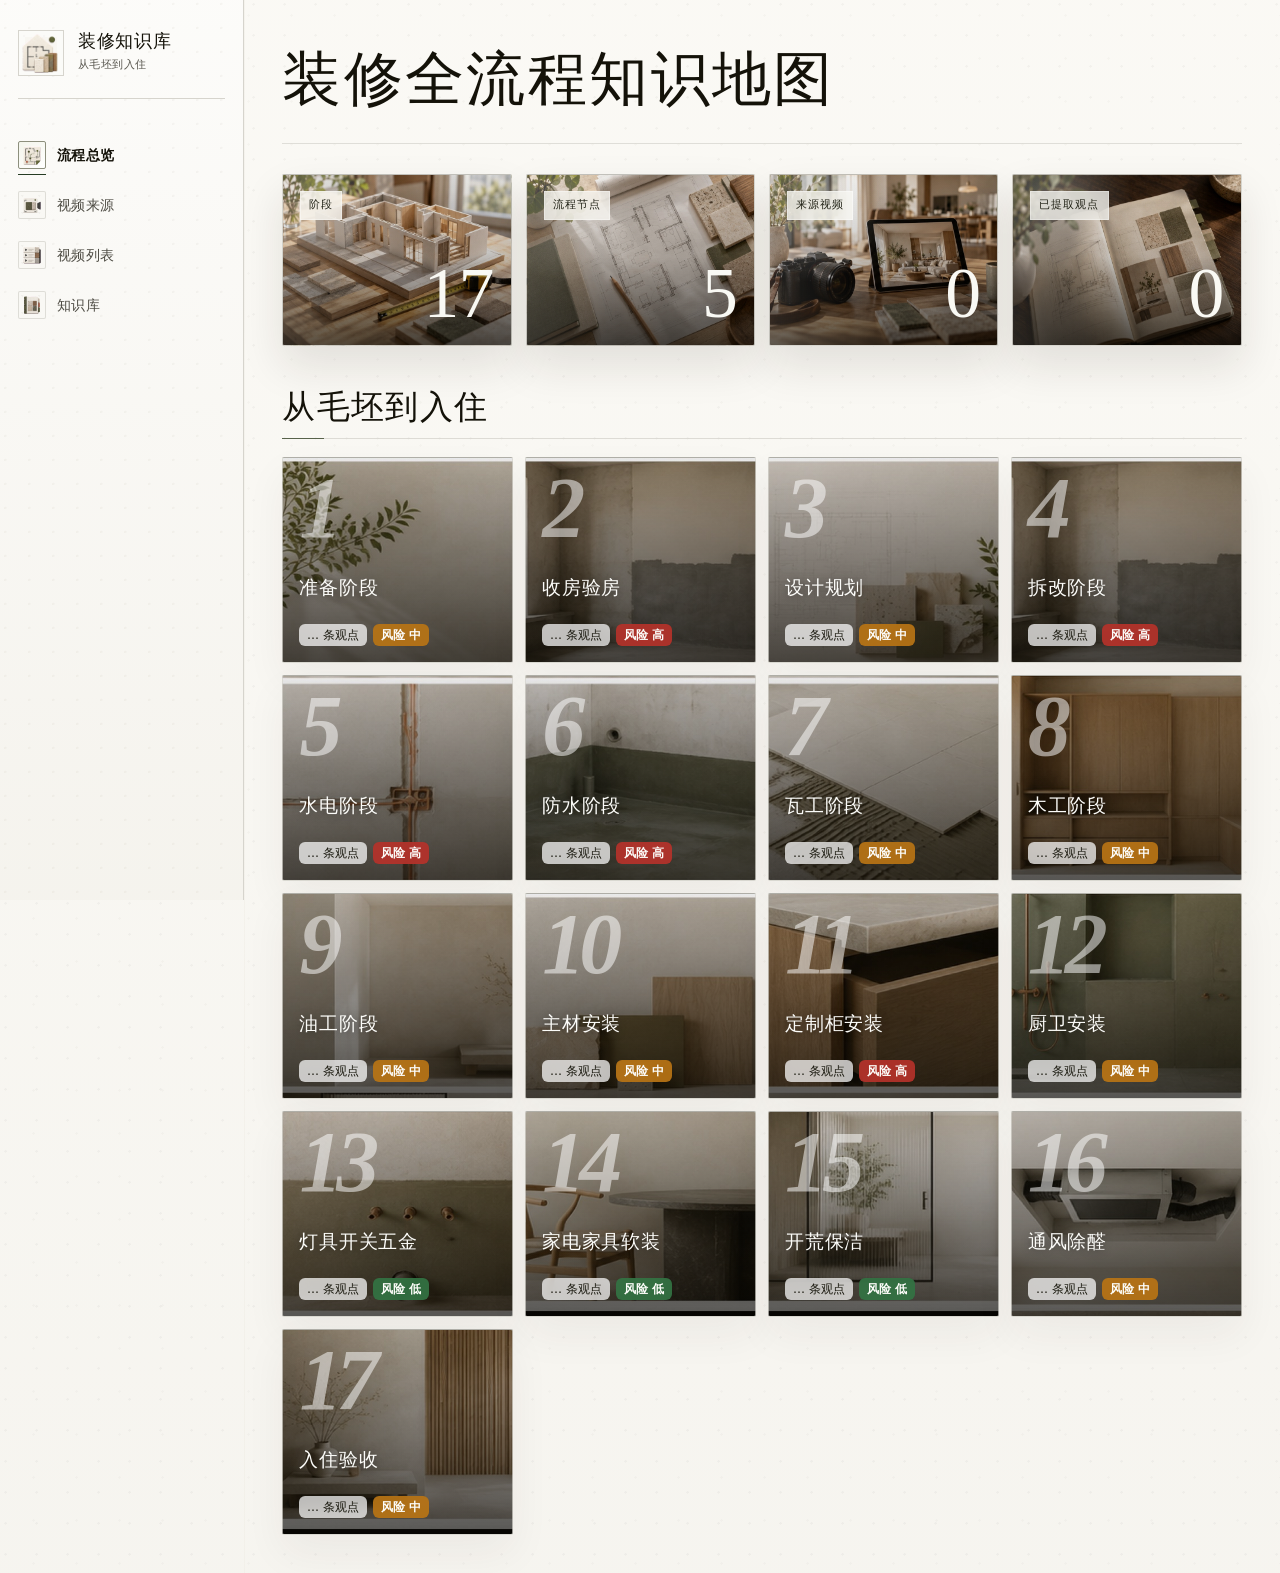
==== commit b475160d: "Add renovation guide, claim quality pipeline and admin-only progress for dev0.2 - Renovation guide (" ====
--- a/web/index.html
+++ b/web/index.html
@@ -7,7 +7,11 @@
     <link rel="icon" type="image/png" sizes="32x32" href="./assets/icons/favicon-32.png" />
     <link rel="icon" type="image/png" sizes="192x192" href="./assets/icons/favicon-192.png" />
     <link rel="apple-touch-icon" sizes="180x180" href="./assets/icons/apple-touch-icon.png" />
-    <link rel="stylesheet" href="./styles.css?v=20261028-public-deploy" />
+    <link rel="stylesheet" href="./styles.css?v=20261110-back-to-top" />
+    <link rel="stylesheet" href="./assets/themes/controls.css?v=20261110-themes" />
+    <link rel="stylesheet" href="./guides.css?v=20261118-guide10" />
+    <script src="./assets/themes/config.js?v=20261110-themes"></script>
+    <script src="./assets/themes/loader.js?v=20261110-themes"></script>
   </head>
   <body>
     <div class="app-shell">
@@ -35,7 +39,7 @@
             <span class="nav-icon" aria-hidden="true"><img src="./assets/icons/nav-videos.png" alt="" /></span>
             <span class="nav-label">视频列表</span>
           </button>
-          <button class="nav-item" data-view="progress" type="button">
+          <button class="nav-item" data-view="progress" type="button" data-admin-only>
             <span class="nav-icon" aria-hidden="true"><img src="./assets/icons/nav-progress.png" alt="" /></span>
             <span class="nav-label">处理进度</span>
           </button>
@@ -43,9 +47,13 @@
             <span class="nav-icon" aria-hidden="true"><img src="./assets/icons/nav-knowledge.png" alt="" /></span>
             <span class="nav-label">知识库</span>
           </button>
+          <button class="nav-item" data-view="guide" type="button" hidden>
+            <span class="nav-icon" aria-hidden="true"><svg viewBox="0 0 24 24" fill="none" stroke="currentColor" stroke-width="1.6" stroke-linecap="round" stroke-linejoin="round"><path d="M5 4.5A1.5 1.5 0 0 1 6.5 3H19v15H6.5A1.5 1.5 0 0 0 5 19.5z"/><path d="M5 19.5A1.5 1.5 0 0 0 6.5 21H19v-3"/><path d="M9 7h6M9 10.5h4"/></svg></span>
+            <span class="nav-label">装修指南</span>
+          </button>
           <button class="nav-item" data-view="deleted" type="button" data-admin-only>
-            <span class="nav-icon" aria-hidden="true"><img src="./assets/icons/nav-progress.png" alt="" /></span>
-            <span class="nav-label">已删除</span>
+            <span class="nav-icon" aria-hidden="true"><svg viewBox="0 0 24 24" fill="none" stroke="currentColor" stroke-width="1.6" stroke-linecap="round" stroke-linejoin="round"><path d="M3 6h18M9 6V4h6v2M5 6l1 14h12l1-14M10 10v6M14 10v6"/></svg></span>
+            <span class="nav-label">回收站</span>
           </button>
         </nav>
         <div class="sidebar-footer" data-admin-only>
@@ -59,7 +67,6 @@
       <main class="workspace">
         <header class="topbar">
           <div>
-            <p class="eyebrow">MVP Prototype</p>
             <h1 id="page-title">装修全流程知识地图</h1>
           </div>
           <div class="admin-panel" id="admin-panel" data-authenticated="false" hidden>
@@ -71,9 +78,14 @@
 
         <section class="view" id="settings-view" aria-labelledby="settings-heading">
           <div class="section-heading">
-            <div><h2 id="settings-heading">转写设置</h2><p>选择视频文案的获取方式，不影响后续的观点提取服务。</p></div>
+            <div><h2 id="settings-heading">转写设置</h2><p>仅影响后续转写，不改变已保存文案、进行中任务及观点提取。</p></div>
           </div>
           <div id="transcript-settings" aria-busy="false"></div>
+          <section class="appearance-settings" aria-labelledby="appearance-heading">
+            <h2 id="appearance-heading">界面主题</h2>
+            <div class="theme-options" data-theme-options role="group" aria-label="选择界面主题"></div>
+            <p class="form-message" data-theme-message role="status" aria-live="polite"></p>
+          </section>
         </section>
 
         <section class="view" id="overview-view" aria-labelledby="page-title">
@@ -106,7 +118,7 @@
         <section class="view" id="sources-view" aria-labelledby="page-title">
           <div class="section-heading">
             <div>
-              <p id="source-summary">按博主管理主页链接、采集状态和入库进度。每次默认采集最新 5 条，自动跳过置顶视频。</p>
+              <p id="source-summary">正在加载来源…</p>
             </div>
             <div class="queue-actions" data-admin-only>
               <button class="primary-button with-icon" id="open-ingest" type="button" aria-controls="ingest-panel" aria-expanded="false" data-admin-required disabled>
@@ -124,8 +136,8 @@
           <section class="ingest-panel" id="ingest-panel" hidden aria-labelledby="ingest-heading" data-admin-only>
             <div class="ingest-head">
               <div>
-                <h3 id="ingest-heading">添加视频来源</h3>
-                <p class="ingest-description">粘贴博主主页链接，保存来源并采集最近作品。已有来源将直接更新。</p>
+                <h3 id="ingest-heading">添加来源</h3>
+                <p class="ingest-description">已有来源会直接更新。</p>
               </div>
               <button class="icon-button quiet" id="close-ingest" type="button" aria-label="关闭添加面板" title="关闭">×</button>
             </div>
@@ -133,8 +145,7 @@
             <form id="ingest-form" class="ingest-form">
               <label class="ingest-url-field">
                 <span>博主主页链接 <span class="field-required" aria-hidden="true">*</span></span>
-                <input name="batch_profile_url" type="url" required placeholder="https://www.douyin.com/user/…" autocomplete="off" spellcheck="false" aria-describedby="ingest-url-help" />
-                <small id="ingest-url-help">填写博主个人主页地址，不是单条视频链接。</small>
+                <input name="batch_profile_url" type="url" required placeholder="https://www.douyin.com/user/…" autocomplete="off" spellcheck="false" />
               </label>
               <label>
                 <span>平台</span>
@@ -143,12 +154,12 @@
               <label>
                 <span>采集数量（不含置顶）</span>
                 <input name="batch_limit" type="number" min="1" max="50" step="1" value="5" required aria-describedby="ingest-limit-help" />
-                <small id="ingest-limit-help">最近 1–50 条，默认 5 条</small>
+                <small id="ingest-limit-help">1–50 条</small>
               </label>
 
               <div class="ingest-actions">
                 <div class="ingest-feedback">
-                  <p class="ingest-note">需管理员登录；抖音采集还需先登录抖音。</p>
+                  <p class="ingest-note">采集前需登录抖音。</p>
                   <p id="ingest-message" role="status" aria-live="polite"></p>
                 </div>
                 <div class="ingest-buttons">
@@ -204,42 +215,50 @@
             <article class="transcript-panel">
               <div class="detail-head">
                 <div>
-                  <p class="eyebrow" id="detail-platform">Douyin Source</p>
                   <h2 id="detail-heading">视频详情</h2>
+                  <div class="detail-identity">
+                    <span id="detail-platform">抖音</span>
+                    <span id="detail-creator">-</span>
+                    <time id="detail-published"></time>
+                  </div>
                 </div>
                 <a class="primary-button small with-icon" id="detail-link" href="#" target="_blank" rel="noreferrer">
                   <span class="button-icon" aria-hidden="true"><img src="./assets/icons/action-detail.png" alt="" /></span>
                   <span>查看原视频</span>
                 </a>
               </div>
-              <dl class="meta-list">
-                <div>
-                  <dt>博主</dt>
-                  <dd id="detail-creator">-</dd>
-                </div>
-                <div>
-                  <dt>提取观点</dt>
-                  <dd id="detail-claim-count">0</dd>
-                </div>
-                <div>
-                  <dt>状态</dt>
-                  <dd id="detail-status">-</dd>
-                </div>
-              </dl>
-              <form id="promotion-form" class="promotion-form">
-                <label for="promotion-decision">推广状态</label>
-                <span id="promotion-current">未识别</span>
-                <select id="promotion-decision" aria-label="修改推广状态" disabled>
-                  <option value="auto">自动识别</option>
-                  <option value="not_ad">普通内容</option>
-                  <option value="uncertain">疑似推广</option>
-                  <option value="advertising">推广</option>
-                </select>
-                <button id="save-promotion" class="primary-button small" type="submit" data-admin-required data-admin-blocked="true" disabled>保存状态</button>
-                <p id="promotion-message" class="form-message" role="status" aria-live="polite"></p>
-              </form>
+              <div class="detail-summary">
+                <div id="detail-status" class="detail-status-badges" aria-label="文案与观点状态"></div>
+                <div class="detail-promotion-controls">
+                  <span id="promotion-current" class="video-state-badge">未识别</span>
+                  <details id="promotion-editor" class="promotion-editor" data-admin-only>
+                    <summary aria-label="修改推广标记" title="修改推广标记">
+                      <svg viewBox="0 0 24 24" fill="none" stroke="currentColor" stroke-width="1.7" stroke-linecap="round" stroke-linejoin="round" aria-hidden="true"><path d="m16 3 5 5L8 21H3v-5ZM14 5l5 5"/></svg>
+                    </summary>
+                    <form id="promotion-form" class="promotion-form">
+                      <label for="promotion-decision">推广标记</label>
+                      <select id="promotion-decision" aria-label="修改推广状态" disabled>
+                        <option value="auto">自动识别</option>
+                        <option value="not_ad">普通内容</option>
+                        <option value="uncertain">疑似推广</option>
+                        <option value="advertising">推广</option>
+                      </select>
+                      <button id="save-promotion" class="primary-button small" type="submit" data-admin-required data-admin-blocked="true" disabled>保存</button>
+                      <p id="promotion-message" class="form-message" role="status" aria-live="polite"></p>
+                    </form>
+                  </details>
+                </div>
+              </div>
+              <details class="detail-source-info" id="detail-source-info" hidden>
+                <summary>视频信息</summary>
+                <div id="detail-source-content"></div>
+              </details>
+              <details class="progress-note detail-processing-note" id="detail-processing-note" hidden>
+                <summary><span class="progress-note-summary" id="detail-processing-summary"></span><span class="progress-note-toggle" aria-hidden="true">详情</span></summary>
+                <p id="detail-processing-reason"></p>
+              </details>
               <div class="detail-transcript-heading">
-                <h3>视频文案</h3>
+                <h3>视频文案 <span id="detail-transcript-count" class="detail-section-count"></span></h3>
                 <div class="transcript-actions">
                   <button class="primary-button small" id="fetch-transcript" type="button" data-admin-required data-admin-blocked="true" disabled>获取文案</button>
                   <button class="primary-button small" id="edit-transcript" type="button" data-admin-required data-admin-blocked="true" disabled>编辑文案</button>
@@ -253,7 +272,6 @@
                   <button class="primary-button small" id="save-transcript" type="submit" data-admin-required data-admin-blocked="true" disabled>保存文案</button>
                   <button class="primary-button small" id="cancel-transcript-edit" type="button">取消</button>
                 </div>
-                <p class="transcript-edit-hint">保存后可点击“提取观点”更新知识卡。</p>
               </form>
               <p class="form-message" id="transcript-edit-message" role="status" aria-live="polite"></p>
             </article>
@@ -261,8 +279,8 @@
             <section class="claim-panel">
               <div class="detail-claims-heading">
                 <div>
-                  <h2>提取观点</h2>
-                  <p>仅保留文案中有依据的观点。</p>
+                  <h2>提取观点 <span id="detail-claim-count" class="detail-section-count">0</span></h2>
+                  <p class="claim-library-note">作者观点未经事实核验；引句仅供对照，未注明条件不代表普遍适用。</p>
                 </div>
                 <div class="detail-extract-actions">
                   <button class="primary-button small red" id="detail-extract-video" type="button" data-admin-required data-admin-blocked="true" disabled>提取观点</button>
@@ -284,34 +302,40 @@
               <div id="knowledge-stage-list" class="knowledge-filter-row secondary" aria-label="分类选项"></div>
             </nav>
             <section class="knowledge-result-panel">
+              <p class="claim-library-note">作者观点未经事实核验；引句仅供对照，未注明条件不代表普遍适用。</p>
               <div class="search-results" id="knowledge-results"></div>
             </section>
           </div>
         </section>
 
+        <section class="view" id="guide-view" aria-labelledby="page-title"></section>
+
         <section class="view" id="deleted-view" aria-labelledby="page-title">
-          <div class="section-heading">
-            <div>
-              <p>管理员用于查看和恢复软删除的视频与观点。</p>
+          <div class="section-heading deleted-toolbar">
+            <div class="deleted-tabs" role="tablist" aria-label="回收站分类">
+              <button class="filter-button active" id="deleted-videos-tab" type="button" role="tab" aria-selected="true" aria-controls="deleted-list" data-deleted-tab="videos">视频</button>
+              <button class="filter-button" id="deleted-claims-tab" type="button" role="tab" aria-selected="false" aria-controls="deleted-list" tabindex="-1" data-deleted-tab="claims">知识卡</button>
             </div>
             <button class="primary-button small" id="refresh-deleted" type="button">刷新</button>
           </div>
-          <div class="video-grid" id="deleted-list"></div>
+          <div class="video-grid" id="deleted-list" role="tabpanel" aria-labelledby="deleted-videos-tab" tabindex="0"></div>
         </section>
       </main>
     </div>
 
+    <button class="knowledge-back-to-top" id="knowledge-back-to-top" type="button" aria-label="返回顶部" title="返回顶部" hidden>
+      <svg viewBox="0 0 24 24" fill="none" stroke="currentColor" stroke-width="1.8" stroke-linecap="round" stroke-linejoin="round" aria-hidden="true"><path d="M5 4h14M12 20V8m-6 6 6-6 6 6"/></svg>
+    </button>
+
     <div class="admin-login-modal" id="admin-login-modal" hidden>
       <div class="admin-login-backdrop" data-admin-login-close></div>
-      <section class="admin-login-dialog" role="dialog" aria-modal="true" aria-labelledby="admin-login-title" aria-describedby="admin-login-desc">
+      <section class="admin-login-dialog" role="dialog" aria-modal="true" aria-labelledby="admin-login-title">
         <div class="admin-login-head">
           <div>
-            <p class="eyebrow">Admin Access</p>
             <h2 id="admin-login-title">管理员登录</h2>
           </div>
           <button class="icon-button quiet" id="admin-login-close" type="button" aria-label="关闭登录弹窗" title="关闭" data-admin-login-close>×</button>
         </div>
-        <p id="admin-login-desc">登录后可以更新来源、处理视频、编辑文案，以及删除和恢复视频与观点。</p>
         <form id="admin-login-form" class="admin-login-form">
           <label for="admin-login-password">管理员密码</label>
           <input id="admin-login-password" type="password" autocomplete="current-password" placeholder="输入密码" />
@@ -329,6 +353,7 @@
         <div>
           <h2 id="video-claims-dialog-title">视频观点</h2>
           <p id="video-claims-dialog-name"></p>
+          <p class="claim-library-note">作者观点未经事实核验；引句仅供对照，未注明条件不代表普遍适用。</p>
         </div>
         <form method="dialog">
           <button class="icon-button quiet" type="submit" aria-label="关闭观点浮窗" title="关闭" autofocus>×</button>
@@ -337,15 +362,52 @@
       <div class="video-claims-dialog-content" id="video-claims-dialog-content" aria-busy="false"></div>
     </dialog>
 
+    <dialog class="video-claims-dialog guide-claims-dialog" id="guide-claims-dialog" aria-labelledby="guide-claims-dialog-title">
+      <header class="video-claims-dialog-head">
+        <div>
+          <h2 id="guide-claims-dialog-title">知识卡原文</h2>
+          <p class="claim-library-note">作者观点未经事实核验；引句仅供对照，未注明条件不代表普遍适用。</p>
+        </div>
+        <form method="dialog">
+          <button class="icon-button quiet" type="submit" aria-label="关闭知识卡" title="关闭" autofocus>×</button>
+        </form>
+      </header>
+      <div class="video-claims-dialog-content" id="guide-claims-dialog-content"></div>
+    </dialog>
+
+    <dialog class="video-claims-dialog claim-relations-dialog" id="claim-relations-dialog" aria-labelledby="claim-relations-title">
+      <header class="video-claims-dialog-head claim-relations-head">
+        <div class="claim-relations-heading">
+          <span class="claim-relations-mark" id="claim-relations-mark" aria-hidden="true"><svg viewBox="0 0 24 24" fill="none" stroke="currentColor" stroke-width="1.6" stroke-linecap="round" stroke-linejoin="round"><path d="M4 7h16m-4-4 4 4-4 4M4 17h16m-4-4 4 4-4 4"/></svg></span>
+          <h2 id="claim-relations-title">关联观点</h2>
+        </div>
+        <form method="dialog"><button class="icon-button quiet" type="submit" aria-label="关闭关联观点" title="关闭" autofocus><svg viewBox="0 0 24 24" fill="none" stroke="currentColor" stroke-width="1.7" stroke-linecap="round" aria-hidden="true"><path d="m6 6 12 12M18 6 6 18"/></svg></button></form>
+      </header>
+      <div id="claim-relations-content" class="claim-relations-content" aria-busy="false"></div>
+    </dialog>
+
+    <dialog class="video-claims-dialog video-exclusions-dialog" id="video-exclusions-dialog" aria-labelledby="video-exclusions-dialog-title" aria-describedby="video-exclusions-dialog-name video-exclusions-note" data-admin-only>
+      <header class="video-claims-dialog-head">
+        <div>
+          <h2 id="video-exclusions-dialog-title">过滤记录 <small id="video-exclusions-count"></small></h2>
+          <p id="video-exclusions-dialog-name"></p>
+          <p id="video-exclusions-note">按记录计数；字段省略不代表整卡丢弃。</p>
+        </div>
+        <form method="dialog">
+          <button class="icon-button quiet" type="submit" aria-label="关闭过滤记录" title="关闭" autofocus>×</button>
+        </form>
+      </header>
+      <div class="video-claims-dialog-content" id="video-exclusions-dialog-content" aria-busy="false"></div>
+    </dialog>
+
     <dialog class="video-delete-dialog" id="video-delete-dialog" aria-labelledby="video-delete-title" aria-describedby="video-delete-desc video-delete-name">
       <form method="dialog">
-        <p class="eyebrow">删除确认</p>
-        <h2 id="video-delete-title">确定删除这个视频？</h2>
+        <h2 id="video-delete-title">将视频移入回收站？</h2>
         <p class="video-delete-name" id="video-delete-name"></p>
-        <p id="video-delete-desc">视频将移入回收站，可在“已删除”页面恢复。你可以选择是否同时删除关联观点。</p>
+        <p id="video-delete-desc">可在回收站恢复。</p>
         <label class="video-delete-option" for="video-delete-claims">
           <input id="video-delete-claims" type="checkbox" checked />
-          <span>同时删除该视频已提取的观点<small>取消勾选后，观点仍保留在知识库中。</small></span>
+          <span>同时移入关联知识卡<small>取消勾选则保留知识卡。</small></span>
         </label>
         <div class="video-delete-actions">
           <button class="primary-button" type="submit" value="cancel" autofocus>取消</button>
@@ -354,6 +416,7 @@
       </form>
     </dialog>
 
-    <script src="./app.js?v=20261028-public-deploy"></script>
+    <script src="./guides.js?v=20261118-guide10"></script>
+    <script src="./app.js?v=20261118-admin-progress"></script>
   </body>
 </html>
--- a/web/styles.css
+++ b/web/styles.css
@@ -34,6 +34,38 @@
   --sidebar: 244px;
 }
 
+.knowledge-back-to-top {
+  position: fixed;
+  right: max(28px, env(safe-area-inset-right));
+  bottom: calc(28px + env(safe-area-inset-bottom));
+  z-index: 30;
+  display: grid;
+  place-items: center;
+  width: 48px;
+  height: 48px;
+  padding: 0;
+  border: 1px solid var(--border);
+  border-radius: 14px;
+  background: var(--surface);
+  color: var(--accent);
+  box-shadow: 0 4px 18px var(--ink-faint);
+  cursor: pointer;
+}
+
+.knowledge-back-to-top[hidden] { display: none; }
+.knowledge-back-to-top svg { width: 24px; height: 24px; }
+.knowledge-back-to-top:hover { background: var(--accent-soft); border-color: var(--accent); }
+.knowledge-back-to-top:focus-visible { outline: 2px solid var(--accent); outline-offset: 4px; }
+
+@media (max-width: 820px) {
+  .knowledge-back-to-top {
+    right: max(16px, env(safe-area-inset-right));
+    bottom: calc(20px + env(safe-area-inset-bottom));
+    width: 44px;
+    height: 44px;
+  }
+}
+
 * {
   box-sizing: border-box;
 }
@@ -721,6 +753,12 @@
   font-size: 12px;
 }
 
+.source-message:empty,
+.form-message:empty,
+.settings-feedback:empty {
+  display: none;
+}
+
 .source-message[data-type="ok"],
 .form-message[data-type="ok"],
 #ingest-message[data-type="ok"] {
@@ -1282,25 +1320,18 @@
 .progress-card {
   position: relative;
   display: grid;
-  grid-template-columns: 92px minmax(0, 1.35fr) minmax(280px, 0.9fr) auto;
-  gap: 16px;
+  grid-template-columns: minmax(0, 1fr) auto;
+  gap: 12px 20px;
   align-items: center;
-  padding: 16px;
+  padding: 16px 18px;
+}
+
+.progress-card-main {
+  min-width: 0;
 }
 
 .progress-card-main h3 {
   margin-top: 0;
-}
-
-.progress-creator-line {
-  margin-bottom: 8px !important;
-}
-
-.progress-time-list {
-  display: flex;
-  flex-wrap: wrap;
-  gap: 6px;
-  margin: 8px 0;
 }
 
 .progress-time-tag {
@@ -1308,54 +1339,25 @@
   align-items: baseline;
   gap: 5px;
   max-width: 100%;
+  color: var(--muted);
+  white-space: nowrap;
+}
+
+.progress-steps {
+  display: flex;
+  flex-wrap: wrap;
+  align-items: center;
+  gap: 6px;
+  border: 0;
+  background: transparent;
+}
+
+.progress-stage-tag {
+  display: inline-flex;
+  align-items: center;
+  gap: 5px;
+  min-height: 26px;
   padding: 4px 7px;
-  border: 1px solid var(--border);
-  background: var(--surface-2);
-  color: var(--muted);
-  font-size: 12px;
-}
-
-.progress-time-tag strong {
-  color: var(--text);
-  font-weight: 700;
-}
-
-.progress-time-tag em {
-  overflow-wrap: anywhere;
-  font-family: var(--font-mono);
-  font-style: normal;
-}
-
-.progress-live-line {
-  margin-top: 8px !important;
-  color: var(--accent) !important;
-  font-family: var(--font-mono);
-  font-size: 12px !important;
-}
-
-.progress-reason-line {
-  margin-top: 8px !important;
-  border-left: 3px solid var(--danger);
-  padding-left: 10px;
-  color: var(--danger) !important;
-  font-size: 12px !important;
-  line-height: 1.65 !important;
-  overflow-wrap: anywhere;
-}
-
-.progress-steps {
-  display: grid;
-  grid-template-columns: repeat(3, minmax(0, 1fr));
-  gap: 1px;
-  border: 1px solid var(--border);
-  background: var(--border);
-}
-
-.progress-stage-tag {
-  display: grid;
-  gap: 2px;
-  min-height: 54px;
-  padding: 8px;
   border: 0;
   background: var(--surface-2);
   color: inherit;
@@ -1364,19 +1366,17 @@
 }
 
 .progress-stage-tag::before {
-  content: "";
-  width: 28px;
-  height: 1px;
-  background: color-mix(in oklch, currentColor 45%, transparent);
+  display: none;
 }
 
 .progress-stage-tag strong {
-  font-size: 12px;
+  font-size: 11px;
+  font-weight: 500;
 }
 
 .progress-stage-tag em {
   color: var(--muted);
-  font-family: var(--font-mono);
+  font-family: var(--font-body);
   font-size: 11px;
   font-style: normal;
 }
@@ -1530,24 +1530,9 @@
   line-height: 1.9;
 }
 
-.transcript-edit-hint {
-  color: var(--muted);
-  font-size: 13px;
-}
-
 .claim-card {
   display: grid;
   gap: 10px;
-}
-
-.claim-card .promotion-source-notice {
-  width: fit-content;
-  padding: 4px 9px;
-  border: 1px solid color-mix(in oklch, var(--warn) 45%, var(--border));
-  background: var(--warn-soft);
-  color: var(--fg);
-  font-size: 12px;
-  font-weight: 600;
 }
 
 .claim-card p strong {
@@ -1727,15 +1712,6 @@
     grid-template-columns: repeat(2, minmax(0, 1fr));
   }
 
-  .progress-card {
-    grid-template-columns: 86px minmax(0, 1fr);
-  }
-
-  .progress-steps,
-  .progress-card footer {
-    grid-column: 1 / -1;
-  }
-
   .detail-layout,
   .knowledge-layout {
     grid-template-columns: 1fr;
@@ -1802,14 +1778,6 @@
   }
 
   .video-filter-group {
-    grid-template-columns: 1fr;
-  }
-
-  .progress-card {
-    grid-template-columns: 1fr;
-  }
-
-  .progress-steps {
     grid-template-columns: 1fr;
   }
 
@@ -2301,9 +2269,7 @@
 }
 
 .progress-card {
-  background:
-    linear-gradient(90deg, color-mix(in oklch, var(--surface-3) 56%, var(--surface)) 0 92px, transparent 92px),
-    linear-gradient(145deg, var(--surface), color-mix(in oklch, var(--surface-2) 44%, var(--surface)));
+  background: var(--surface);
 }
 
 .progress-steps {
@@ -3345,6 +3311,22 @@
   cursor: pointer;
 }
 
+.video-delete-option[hidden] {
+  display: none;
+}
+
+.primary-button.trash-purge-action {
+  color: var(--danger);
+  border-color: color-mix(in oklch, var(--danger) 45%, var(--border));
+  background: var(--danger-soft);
+}
+
+.primary-button.trash-purge-action:hover {
+  color: white;
+  border-color: var(--danger);
+  background: var(--danger);
+}
+
 .video-delete-option input {
   flex: 0 0 auto;
   width: 16px;
@@ -3537,21 +3519,18 @@
 
 .source-card:has(.status:not(.done):not(.failed)),
 .video-card:has(.status:not(.done):not(.failed)),
-.progress-card:has(> .status:not(.done):not(.failed)),
 .result-card:has(> .status:not(.done):not(.failed)) {
   --card-state: var(--warn);
 }
 
 .source-card:has(.status.done),
 .video-card:has(.status.done),
-.progress-card:has(> .status.done),
 .result-card:has(> .status.done) {
   --card-state: var(--ok);
 }
 
 .source-card:has(.status.failed),
 .video-card:has(.status.failed),
-.progress-card:has(> .status.failed),
 .result-card:has(> .status.failed) {
   --card-state: var(--danger);
 }
@@ -3676,34 +3655,223 @@
   background: color-mix(in oklch, var(--surface-2) 40%, var(--surface));
 }
 
-/* Progress rows: keep the row layout, drop the tinted status column */
+/* Progress keeps one task per row; status shares the title instead of a column. */
 .progress-card {
   background: var(--surface);
 }
 
-.progress-time-tag {
-  border: 0;
-  border-radius: 6px;
+.progress-card[data-state="failed"] { --card-state: var(--danger); }
+.progress-card[data-state="running"] { --card-state: var(--accent); }
+.progress-card[data-state="warning"] { --card-state: var(--warn); }
+.progress-card[data-state="promotion"] { --card-state: var(--danger); }
+
+.progress-card-heading {
+  display: flex;
+  align-items: flex-start;
+  gap: 10px;
+  min-width: 0;
+}
+
+.progress-card-heading h3 {
+  display: -webkit-box;
+  -webkit-box-orient: vertical;
+  -webkit-line-clamp: 2;
+  overflow: hidden;
+  min-width: 0;
+  margin: 1px 0 0;
+  font-size: 14px;
+  line-height: 1.6;
+  overflow-wrap: anywhere;
+}
+
+.progress-state {
+  display: inline-flex;
+  flex: 0 0 auto;
+  align-items: center;
+  gap: 5px;
+  min-height: 25px;
+  padding: 4px 7px;
+  border: 1px solid var(--border);
+  border-radius: 5px;
+  color: var(--muted);
+  font-size: 11px;
+  font-weight: 500;
+  line-height: 1.4;
+  white-space: nowrap;
+}
+
+.progress-state svg,
+.progress-stage-tag svg {
+  flex: 0 0 auto;
+  width: 13px;
+  height: 13px;
+}
+
+.progress-card[data-state="done"] .progress-state {
+  border-color: color-mix(in oklch, var(--ok) 20%, var(--border));
+  background: var(--ok-soft);
+  color: var(--ok);
+}
+
+.progress-card[data-state="failed"] .progress-state {
+  border-color: color-mix(in oklch, var(--danger) 20%, var(--border));
+  background: var(--danger-soft);
+  color: var(--danger);
+}
+
+.progress-card[data-state="running"] .progress-state {
+  background: var(--accent-soft);
+  color: var(--accent);
+}
+
+.progress-card[data-state="running"] .progress-state svg,
+.progress-stage-tag[data-state="running"] svg {
+  animation: video-status-spin 1s linear infinite;
+}
+
+.progress-card-meta {
+  display: flex;
+  flex-wrap: wrap;
+  align-items: center;
+  gap: 3px 12px;
+  margin: 7px 0 9px;
+  color: var(--muted);
+  font-size: 11px;
+  line-height: 1.6;
+}
+
+.progress-creator-line {
+  overflow: hidden;
+  max-width: 100%;
+  color: var(--fg);
+  text-overflow: ellipsis;
+  white-space: nowrap;
+}
+
+.progress-retry-count {
+  white-space: nowrap;
+}
+
+.progress-steps {
+  gap: 6px;
+  background: transparent;
 }
 
 .progress-stage-tag {
   border: 0;
-  border-radius: 8px;
+  border-radius: 5px;
+  background: var(--surface-2);
+  color: var(--muted);
+  white-space: nowrap;
+}
+
+.progress-stage-tag[data-state="done"] {
+  background: color-mix(in oklch, var(--ok-soft) 40%, var(--surface));
+  color: var(--ok);
 }
 
 .progress-stage-tag em {
   font-family: var(--font-body);
 }
 
-.progress-reason-line {
-  border-left: 0;
-  border-radius: 6px;
-  padding: 6px 10px;
-  background: var(--danger-soft);
-}
-
-.progress-live-line {
-  font-family: var(--font-body);
+.progress-note {
+  margin-top: 8px;
+  min-width: 0;
+  font-size: 12px;
+}
+
+.progress-note > summary {
+  display: flex;
+  align-items: center;
+  gap: 8px;
+  width: fit-content;
+  max-width: 100%;
+  color: var(--muted);
+  cursor: pointer;
+  list-style: none;
+  line-height: 1.7;
+}
+
+.progress-note > summary::-webkit-details-marker { display: none; }
+.progress-card[data-state="failed"] .progress-note > summary { color: var(--danger); }
+
+.progress-note-summary {
+  overflow: hidden;
+  text-overflow: ellipsis;
+  white-space: nowrap;
+}
+
+.progress-note-toggle {
+  flex: 0 0 auto;
+  color: var(--accent);
+  font-size: 11px;
+}
+
+.progress-note-toggle::after { content: " +"; }
+.progress-note[open] .progress-note-toggle::after { content: " −"; }
+
+.progress-card .progress-note p {
+  margin: 8px 0 0;
+  padding: 9px 12px;
+  border-left: 2px solid var(--border);
+  background: var(--surface-2);
+  color: var(--muted);
+  font-size: 12px;
+  line-height: 1.7;
+  white-space: pre-wrap;
+  overflow-wrap: anywhere;
+}
+
+.progress-card .progress-card-actions {
+  justify-content: flex-end;
+  flex-wrap: nowrap;
+  gap: 6px;
+  align-self: center;
+  margin: 0;
+}
+
+.progress-card-actions .primary-button {
+  min-height: 32px;
+  padding: 5px 10px;
+  font-size: 12px;
+}
+
+.progress-card-actions .primary-button::before { display: none; }
+
+.progress-card-actions .progress-retry-action {
+  border-color: var(--accent);
+  background: var(--accent);
+  color: var(--surface);
+}
+
+.progress-card-actions .progress-delete-action {
+  display: inline-flex;
+  align-items: center;
+  justify-content: center;
+  width: 32px;
+  padding: 5px;
+}
+
+.progress-delete-action svg { width: 15px; height: 15px; }
+
+@media (max-width: 900px) {
+  .progress-card {
+    grid-template-columns: minmax(0, 1fr);
+    gap: 12px;
+    padding: 14px;
+  }
+
+  .progress-card .progress-card-actions {
+    padding-top: 10px;
+    border-top: 1px solid var(--border);
+  }
+
+  .progress-card-actions .primary-button { min-height: 36px; }
+}
+
+@media (prefers-reduced-motion: reduce) {
+  .progress-card[data-state="running"] .progress-state svg,
+  .progress-stage-tag[data-state="running"] svg { animation: none; }
 }
 
 .video-filter-notice {
@@ -3880,6 +4048,8 @@
   gap: 14px;
 }
 
+#detail-view .detail-actions .primary-button { width: auto; }
+
 #detail-view .transcript-panel,
 #detail-view .claim-panel {
   min-width: 0;
@@ -3904,6 +4074,7 @@
 
 #detail-link {
   flex: 0 0 auto;
+  width: auto;
   white-space: nowrap;
 }
 
@@ -3914,41 +4085,143 @@
   overflow-wrap: anywhere;
 }
 
-#detail-view .meta-list {
+#detail-view .detail-identity {
   display: flex;
   flex-wrap: wrap;
-  align-items: flex-start;
-  gap: 8px;
-  margin: 12px 0 16px;
-  background: transparent;
-}
-
-#detail-view .meta-list > div {
-  display: flex;
   align-items: baseline;
-  gap: 8px;
+  gap: 4px 14px;
+  margin-top: 10px;
+  color: var(--muted);
+  font-size: 12px;
+  line-height: 1.6;
+}
+
+#detail-creator {
   min-width: 0;
   max-width: 100%;
-  padding: 6px 10px;
-  border: 0;
-  border-radius: var(--btn-radius);
-  background: color-mix(in oklch, var(--surface-2) 72%, var(--surface));
-}
-
-#detail-view .meta-list dt {
-  flex: 0 0 auto;
+  color: var(--fg);
+  overflow-wrap: anywhere;
+}
+
+#detail-published { white-space: nowrap; }
+
+.detail-summary {
+  position: relative;
+  display: flex;
+  flex-wrap: wrap;
+  align-items: center;
+  gap: 8px;
+  margin: 14px 0 10px;
+}
+
+.detail-status-badges,
+.detail-promotion-controls {
+  display: inline-flex;
+  align-items: center;
+  gap: 6px;
+}
+
+.detail-promotion-controls { gap: 3px; }
+.promotion-editor { position: relative; }
+
+.promotion-editor > summary {
+  display: flex;
+  align-items: center;
+  justify-content: center;
+  width: 28px;
+  height: 28px;
+  border: 1px solid transparent;
+  border-radius: 6px;
+  color: var(--muted);
+  cursor: pointer;
+  list-style: none;
+}
+
+.promotion-editor > summary::-webkit-details-marker { display: none; }
+.promotion-editor > summary svg { width: 14px; height: 14px; }
+
+.promotion-editor > summary:hover,
+.promotion-editor[open] > summary {
+  border-color: var(--border);
+  background: var(--surface-2);
+  color: var(--accent);
+}
+
+.promotion-editor > summary:focus-visible,
+.detail-source-info > summary:focus-visible {
+  outline: 2px solid var(--accent);
+  outline-offset: 2px;
+}
+
+#promotion-editor[hidden],
+#promotion-current[hidden],
+#promotion-editor:not([open]) .promotion-form,
+#detail-processing-note[hidden],
+#detail-source-info[hidden] { display: none; }
+
+.detail-source-info {
+  margin-bottom: 16px;
+  color: var(--muted);
+  font-size: 12px;
+  line-height: 1.7;
+}
+
+.detail-source-info > summary {
+  display: flex;
+  align-items: center;
+  gap: 5px;
+  width: fit-content;
+  cursor: pointer;
+  list-style: none;
+}
+
+.detail-source-info > summary::-webkit-details-marker { display: none; }
+.detail-source-info > summary::after { content: "+"; }
+.detail-source-info[open] > summary::after { content: "−"; }
+
+#detail-source-content {
+  display: grid;
+  gap: 12px;
+  margin-top: 8px;
+  padding: 12px 14px;
+  border: 1px solid var(--border);
+  border-radius: 8px;
+  background: var(--surface-2);
+  overflow-wrap: anywhere;
+}
+
+#detail-source-content > div {
+  display: grid;
+  grid-template-columns: 60px minmax(0, 1fr);
+  gap: 8px;
+}
+
+#detail-source-content p,
+#detail-source-content blockquote { margin: 0; }
+#detail-source-content blockquote + blockquote { margin-top: 5px; }
+#detail-source-content blockquote { border-left: 2px solid var(--border); padding-left: 10px; }
+#detail-source-content a { color: var(--accent); }
+
+.detail-section-count {
+  margin-left: 6px;
+  color: var(--muted);
   font-family: var(--font-body);
   font-size: 12px;
-  letter-spacing: 0;
-}
-
-#detail-view .meta-list dd {
-  min-width: 0;
-  margin: 0;
-  font-family: var(--font-body);
-  font-size: 13px;
-  line-height: 1.6;
-  letter-spacing: 0;
+  font-weight: 400;
+  white-space: nowrap;
+}
+
+.detail-processing-note { margin: 0 0 16px; }
+.detail-processing-note > summary { color: var(--danger); }
+.detail-processing-note > p {
+  margin: 8px 0 0;
+  padding: 10px 12px;
+  border-left: 2px solid var(--border);
+  border-radius: 0 6px 6px 0;
+  background: var(--surface-2);
+  color: var(--muted);
+  font-size: 12px;
+  line-height: 1.7;
   overflow-wrap: anywhere;
 }
 
@@ -4093,30 +4366,6 @@
     padding: 12px;
   }
 }
-.promotion-form {
-  display: flex;
-  align-items: center;
-  flex-wrap: wrap;
-  gap: 10px;
-  padding: 14px 0;
-  border-bottom: 1px solid var(--line, #deded5);
-}
-
-.promotion-form select {
-  max-width: 100%;
-  padding: 7px 10px;
-  border: 1px solid var(--line, #deded5);
-  border-radius: 8px;
-  background: var(--surface, #fff);
-  color: inherit;
-  font: inherit;
-}
-
-.promotion-form .form-message {
-  flex-basis: 100%;
-  margin: 0;
-}
-
 /* Compact source directory without changing other card-based pages. */
 #sources-view > .section-heading {
   gap: 12px;
@@ -4160,6 +4409,7 @@
 #sources-view .source-card-grid {
   gap: 8px;
   padding: 8px;
+  align-items: start;
 }
 
 #sources-view .source-card {
@@ -4212,6 +4462,58 @@
   align-items: flex-start;
   gap: 6px;
 }
+
+.source-performance,
+.source-performance-message {
+  min-width: 0;
+  border-top: 1px solid var(--border);
+  padding-top: 9px;
+  font-size: 12px;
+  cursor: auto;
+}
+
+.source-performance > summary {
+  display: flex;
+  align-items: center;
+  gap: 8px;
+  font-weight: 600;
+  cursor: pointer;
+  list-style: none;
+}
+
+.source-performance > summary::-webkit-details-marker { display: none; }
+.source-performance > summary::before { content: "+"; font-size: 16px; font-weight: 400; }
+.source-performance[open] > summary::before { content: "-"; }
+.source-performance-coverage { margin-left: auto; font-variant-numeric: tabular-nums; color: var(--muted); }
+.source-performance-brief { display: block; margin: 3px 0 0; color: var(--muted); font-size: 11px; font-weight: 400; }
+.source-performance-body { padding-top: 5px; }
+.source-performance-chart { padding: 8px 0 12px; }
+.source-performance-yield { display: flex; align-items: center; gap: 18px; }
+.source-performance-ring { width: 90px; height: 90px; flex: 0 0 90px; }
+.performance-ring-track,
+.performance-ring-value { fill: none; stroke-width: 7; }
+.performance-ring-track { stroke: var(--surface-2); }
+.performance-ring-value { stroke: var(--accent); }
+.performance-ring-number { fill: var(--fg); font-size: 21px; font-weight: 600; text-anchor: middle; font-variant-numeric: tabular-nums; }
+.performance-ring-label { fill: var(--muted); font-size: 11px; text-anchor: middle; }
+.source-performance-key-metrics { display: grid; flex: 1; grid-template-columns: repeat(2, minmax(0, 1fr)); gap: 12px; margin: 0; }
+.source-performance-key-metrics dt { color: var(--muted); font-size: 11px; }
+.source-performance-key-metrics dd { margin: 4px 0 0; font-size: 20px; line-height: 1.25; font-variant-numeric: tabular-nums; }
+.source-performance-key-metrics dd small { color: var(--muted); font-size: 11px; }
+.source-performance-content { margin-top: 10px; }
+.source-performance-bar { display: block; width: 100%; height: 8px; overflow: hidden; border-radius: 4px; }
+.performance-bar-track { fill: var(--surface-2); }
+.source-performance-chart [data-content="not_ad"] { --segment-color: var(--ok); }
+.source-performance-chart [data-content="advertising"] { --segment-color: var(--danger); }
+.source-performance-chart [data-content="uncertain"] { --segment-color: var(--warn); }
+.source-performance-chart [data-content="error"] { --segment-color: var(--muted); }
+.source-performance-chart [data-content="unknown"] { --segment-color: var(--border); }
+.performance-content-segment { fill: var(--segment-color); }
+.source-performance-legend { display: flex; flex-wrap: wrap; gap: 5px 12px; margin-top: 8px; color: var(--muted); font-size: 11px; line-height: 1.4; }
+.source-performance-legend > span { display: inline-flex; align-items: center; gap: 4px; white-space: nowrap; }
+.source-performance-legend i { width: 6px; height: 6px; border-radius: 2px; background: var(--segment-color); }
+.source-performance-legend strong { color: var(--fg); font-weight: 500; font-variant-numeric: tabular-nums; }
+.source-performance summary:focus-visible { outline: 2px solid currentColor; outline-offset: 3px; }
 
 .source-card-identity .source-home-link {
   width: 24px;
@@ -4382,6 +4684,16 @@
   flex: 1 1 auto;
   margin: 0;
 }
+
+.progress-tabs .filter-button {
+  width: auto;
+  min-height: 32px;
+  gap: 5px;
+}
+
+.progress-tabs .filter-button::before { display: none; }
+.progress-tabs .filter-button svg { width: 13px; height: 13px; }
+.progress-filter-count { font-variant-numeric: tabular-nums; opacity: 0.8; }
 
 .progress-toolbar .progress-run-button {
   flex: 0 0 auto;
@@ -4650,6 +4962,7 @@
 .claim-card .claim-card-heading h3 {
   min-width: 0;
   margin: 0;
+  overflow-wrap: anywhere;
   font-family: var(--font-body);
   font-size: 16px;
   font-weight: 600;
@@ -4657,11 +4970,210 @@
   letter-spacing: 0;
 }
 
-.claim-card-heading .status {
+.claim-card-badges {
+  display: flex;
   flex: 0 0 auto;
+  align-items: center;
+  gap: 5px;
   margin-top: 2px;
+}
+
+.claim-card-heading .status,
+.claim-author-stance {
+  flex: 0 0 auto;
+  margin-top: 0;
   padding: 2px 7px;
   font-size: 11px;
+}
+
+.claim-author-stance {
+  display: inline-flex;
+  align-items: center;
+  flex-shrink: 0;
+  gap: 4px;
+  padding: 3px 7px;
+  border: 1px solid var(--border);
+  border-radius: 6px;
+  background: #f2f2ee;
+  color: #61645e;
+  font-size: 11px;
+  line-height: 1.5;
+  white-space: nowrap;
+}
+
+.claim-author-stance svg {
+  width: 14px;
+  height: 14px;
+  flex: 0 0 14px;
+}
+
+.claim-author-stance[data-stance="support"] {
+  border-color: color-mix(in oklch, var(--ok) 25%, var(--surface));
+  background: var(--ok-soft);
+  color: var(--ok);
+}
+
+.claim-author-stance[data-stance="oppose"] {
+  border-color: color-mix(in oklch, var(--danger) 25%, var(--surface));
+  background: var(--danger-soft);
+  color: var(--danger);
+}
+
+.claim-author-stance[data-stance="statement"] {
+  border-color: #cfdee7;
+  background: #edf3f6;
+  color: #496778;
+}
+
+.claim-promotion-notice {
+  position: relative;
+  display: inline-flex;
+  flex: 0 0 auto;
+}
+
+.claim-promotion-toggle {
+  display: inline-flex;
+  align-items: center;
+  justify-content: center;
+  width: 27px;
+  height: 27px;
+  padding: 0;
+  border: 1px solid color-mix(in oklch, var(--danger) 25%, var(--surface));
+  border-radius: 6px;
+  background: var(--danger-soft);
+  color: var(--danger);
+}
+
+.claim-promotion-toggle svg {
+  width: 14px;
+  height: 14px;
+}
+
+.claim-promotion-toggle:hover,
+.claim-promotion-toggle[aria-expanded="true"] {
+  border-color: var(--danger);
+}
+
+.claim-promotion-toggle:focus-visible {
+  outline: 2px solid var(--danger);
+  outline-offset: 2px;
+}
+
+.claim-promotion-tooltip {
+  position: absolute;
+  z-index: 10;
+  top: 100%;
+  right: 0;
+  padding: 7px 10px;
+  border: 1px solid var(--border);
+  border-radius: 6px;
+  background: var(--fg);
+  color: var(--surface);
+  box-shadow: 0 4px 12px oklch(25% 0.015 95 / 0.12);
+  font-size: 12px;
+  line-height: 1.5;
+  white-space: nowrap;
+}
+
+.claim-promotion-notice[data-placement="above"] .claim-promotion-tooltip {
+  top: auto;
+  bottom: 100%;
+}
+
+.deleted-toolbar {
+  flex-direction: row;
+  flex-wrap: wrap;
+  align-items: center;
+  justify-content: space-between;
+  gap: 12px;
+}
+
+.deleted-tabs {
+  display: flex;
+  gap: 6px;
+}
+
+.deleted-tabs .filter-button {
+  display: inline-flex;
+  align-items: center;
+  gap: 6px;
+  width: auto;
+  min-height: 36px;
+  padding: 6px 11px;
+  white-space: nowrap;
+}
+
+.deleted-tabs .filter-button::before {
+  display: none;
+}
+
+.deleted-tabs .filter-button.active {
+  border-color: var(--accent);
+  background: var(--accent-soft);
+  color: var(--accent);
+}
+
+.deleted-tabs svg {
+  width: 15px;
+  height: 15px;
+}
+
+.deleted-tab-count {
+  font-size: 11px;
+  font-variant-numeric: tabular-nums;
+}
+
+#deleted-view #refresh-deleted {
+  width: auto;
+  margin: 0;
+}
+
+#deleted-list > .video-filter-notice {
+  grid-column: 1 / -1;
+}
+
+#detail-view[data-deleted-preview="true"] [data-admin-required],
+#detail-view[data-deleted-preview="true"] #promotion-editor {
+  display: none;
+}
+
+.claim-context-meta {
+  display: flex;
+  flex-wrap: wrap;
+  gap: 5px 12px;
+  margin: -4px 0 12px;
+  color: var(--muted);
+  font-size: 11px;
+}
+
+.claim-library-note {
+  margin: 0 0 14px;
+  color: var(--muted);
+  font-size: 12px;
+  line-height: 1.7;
+}
+
+.claim-evidence {
+  margin: 12px 0 4px;
+  border-top: 1px solid var(--border);
+  padding-top: 10px;
+  font-size: 12px;
+}
+
+.claim-card .claim-evidence-missing {
+  color: var(--muted);
+  font-size: 11px;
+  line-height: 1.7;
+  margin: 8px 0;
+}
+
+.claim-evidence blockquote {
+  margin: 10px 0 0;
+  border-left: 2px solid #a6ac98;
+  padding-left: 10px;
+  line-height: 1.8;
+  white-space: pre-wrap;
+  overflow-wrap: anywhere;
 }
 
 .claim-field-label {
@@ -4674,9 +5186,7 @@
 }
 
 .claim-card .claim-conclusion {
-  padding: 12px;
-  border-radius: 8px;
-  background: color-mix(in oklch, var(--accent-soft) 44%, var(--surface));
+  padding: 0;
 }
 
 .claim-conclusion .claim-field-label {
@@ -4687,7 +5197,7 @@
   margin: 0;
   color: var(--fg);
   font-size: 14px;
-  font-weight: 500;
+  font-weight: 400;
   line-height: 1.8;
 }
 
@@ -4735,21 +5245,10 @@
   color: var(--muted);
 }
 
-.claim-card .claim-muted {
-  margin: 0;
-  color: var(--muted-2);
-  font-size: 11px;
-  line-height: 1.7;
-}
-
-.claim-card .claim-supplementary-empty {
-  padding-top: 4px;
-}
-
 .claim-card > .claim-card-footer {
   display: grid;
   grid-template-columns: minmax(0, 1fr);
-  gap: 12px;
+  gap: 0;
   width: 100%;
   margin-top: auto;
 }
@@ -4776,6 +5275,68 @@
   gap: 8px;
   padding-top: 10px;
   border-top: 1px solid var(--border);
+}
+
+.claim-card .claim-conditions {
+  margin: 0;
+  padding: 8px 10px;
+  border-radius: 6px;
+  background: var(--surface-2);
+  color: var(--muted);
+  font-size: 12px;
+  line-height: 1.7;
+}
+
+.claim-conditions > span {
+  margin-right: 8px;
+  color: var(--fg);
+  font-weight: 500;
+}
+
+.claim-more {
+  min-width: 0;
+  font-size: 12px;
+}
+
+.claim-more > summary {
+  width: fit-content;
+  padding: 4px 0;
+  color: var(--accent);
+  cursor: pointer;
+}
+
+.claim-more > summary:focus-visible {
+  outline: 2px solid var(--accent);
+  outline-offset: 3px;
+}
+
+.claim-more-open,
+.claim-more[open] .claim-more-closed {
+  display: none;
+}
+
+.claim-more[open] .claim-more-open {
+  display: inline;
+}
+
+.claim-more-body {
+  display: grid;
+  gap: 10px;
+  padding-top: 10px;
+}
+
+.claim-more-body .claim-context-meta {
+  margin: 0;
+}
+
+.claim-more-body .claim-evidence {
+  margin: 0;
+}
+
+.claim-stage-label {
+  margin-right: auto;
+  color: var(--muted-2);
+  font-size: 11px;
 }
 
 .claim-card-actions .primary-button {
@@ -4803,11 +5364,20 @@
   color: var(--accent);
 }
 
+.claim-card-actions .claim-source-action::before,
+#detail-link[hidden] {
+  display: none;
+}
+
 .claim-card-actions .claim-delete-action {
-  margin-left: auto;
+  margin-left: 0;
   border-color: transparent;
   background: transparent;
   color: var(--danger);
+}
+
+.claim-delete-action > span {
+  display: none;
 }
 
 .claim-card-actions .claim-delete-action:hover {
@@ -4822,24 +5392,49 @@
 }
 
 #detail-view .promotion-form {
+  position: absolute;
+  z-index: 20;
+  top: calc(100% + 8px);
+  right: 0;
+  display: grid;
+  grid-template-columns: minmax(0, 1fr) auto;
   gap: 8px;
-  margin: 0 0 18px;
-  padding: 10px 12px;
+  width: 280px;
+  max-width: calc(100vw - 64px);
+  margin: 0;
+  padding: 14px;
   border: 1px solid var(--border);
-  border-radius: 9px;
-  background: color-mix(in oklch, var(--surface-2) 60%, var(--surface));
+  border-radius: var(--card-radius);
+  background: var(--surface);
+  box-shadow: 0 8px 24px oklch(25% 0.015 95 / 0.12);
   font-size: 12px;
 }
 
+#detail-view .promotion-form label { grid-column: 1 / -1; }
+
 #detail-view .promotion-form select {
+  width: 100%;
+  min-width: 0;
+  min-height: 32px;
+  padding: 4px 28px 4px 8px;
+  border: 1px solid var(--border);
+  border-radius: var(--btn-radius);
+  background: var(--surface);
+  color: var(--fg);
+  font-family: var(--font-body);
+  font-size: 12px;
+}
+
+#detail-view .promotion-form #save-promotion {
   width: auto;
   min-height: 32px;
-  padding: 4px 28px 4px 8px;
-  font-size: 12px;
-}
-
-#detail-view .promotion-form #save-promotion {
-  margin-left: auto;
+  margin: 0;
+}
+
+#detail-view .promotion-form .form-message {
+  grid-column: 1 / -1;
+  margin: 0;
+  overflow-wrap: anywhere;
 }
 
 #detail-view .detail-transcript-heading,
@@ -4864,29 +5459,446 @@
     padding-inline: 12px;
   }
 
-  #detail-view .promotion-form #save-promotion {
-    margin-left: 0;
-  }
+  .promotion-editor { position: static; }
+  #detail-view .promotion-form { width: min(280px, 100%); max-width: none; }
 }
 
 .video-content-status {
+  display: flex;
+  flex-wrap: nowrap;
+  align-items: center;
+  gap: 6px;
+  margin-bottom: 12px;
+}
+
+.video-state-badge {
+  display: inline-flex;
+  flex: 0 0 auto;
+  align-items: center;
+  gap: 5px;
+  min-height: 26px;
+  padding: 3px 7px;
+  border: 1px solid var(--border);
+  border-radius: 6px;
+  background: var(--surface-2);
+  color: var(--muted);
+  font-size: 11px;
+  font-weight: 500;
+  line-height: 1;
+  white-space: nowrap;
+}
+
+.video-state-badge > svg,
+.video-filtered-trigger > svg {
+  width: 14px;
+  height: 14px;
+  flex: 0 0 auto;
+}
+
+.video-state-mark {
+  display: inline-flex;
+}
+
+.video-state-mark svg {
+  width: 11px;
+  height: 11px;
+  stroke-width: 2.2;
+}
+
+.video-state-badge[data-state="done"] {
+  border-color: color-mix(in oklch, var(--ok) 20%, var(--border));
+  background: color-mix(in oklch, var(--ok-soft) 55%, var(--surface));
+  color: var(--ok);
+}
+
+.video-state-badge[data-state="failed"],
+.video-state-badge[data-state="promotion"] {
+  border-color: color-mix(in oklch, var(--danger) 20%, var(--border));
+  background: var(--danger-soft);
+  color: var(--danger);
+}
+
+.video-state-badge[data-state="running"],
+.video-state-badge[data-state="uncertain"] {
+  border-color: color-mix(in oklch, var(--warn) 25%, var(--border));
+  background: var(--warn-soft);
+  color: color-mix(in oklch, var(--warn) 78%, var(--fg));
+}
+
+.video-state-badge[data-state="running"] .video-state-mark svg {
+  animation: video-status-spin 1s linear infinite;
+}
+
+.video-filtered-trigger {
+  display: inline-flex;
+  align-items: center;
+  gap: 4px;
+  min-height: 28px;
+  padding: 3px 6px;
+  border: 1px solid transparent;
+  border-radius: 5px;
+  background: transparent;
+  color: var(--accent);
+  font: inherit;
+  font-size: 11px;
+  white-space: nowrap;
+  cursor: pointer;
+}
+
+.video-filtered-trigger:hover,
+.video-filtered-trigger:focus-visible {
+  border-color: var(--border);
+  background: var(--surface-2);
+}
+
+#video-exclusions-count {
+  margin-left: 6px;
+  color: var(--muted);
+  font-family: var(--font-body);
+  font-size: 12px;
+  font-weight: 400;
+}
+
+.video-exclusion-list {
+  display: grid;
+  gap: 12px;
+  margin: 0;
+  padding: 0;
+  list-style: none;
+  counter-reset: exclusions;
+}
+
+.video-exclusion-list > li {
+  position: relative;
+  min-width: 0;
+  padding: 16px 16px 16px 45px;
+  border: 1px solid var(--border);
+  border-radius: 8px;
+  counter-increment: exclusions;
+}
+
+.video-exclusion-list > li::before {
+  position: absolute;
+  top: 18px;
+  left: 16px;
+  color: var(--muted-2);
+  font-size: 12px;
+  content: counter(exclusions);
+}
+
+.video-exclusion-list header {
   display: flex;
   flex-wrap: wrap;
   align-items: center;
-  gap: 6px;
-}
-
-.video-content-status .status::before {
-  display: none;
-}
-
-.video-content-status svg {
-  width: 14px;
-  height: 14px;
-  flex: 0 0 auto;
-}
-
-.video-content-status .status.missing {
+  gap: 8px;
+}
+
+.video-exclusion-list h3 {
+  margin: 0;
+  font-family: var(--font-body);
+  font-size: 13px;
+  line-height: 1.6;
+  overflow-wrap: anywhere;
+}
+
+.exclusion-action {
+  padding: 3px 6px;
+  border-radius: 4px;
   background: var(--surface-2);
   color: var(--muted);
-}
+  font-size: 11px;
+  white-space: nowrap;
+}
+
+.exclusion-action[data-action="field"] {
+  background: var(--warn-soft);
+  color: color-mix(in oklch, var(--warn) 78%, var(--fg));
+}
+
+.exclusion-reasons {
+  display: grid;
+  gap: 6px;
+  margin: 10px 0 0;
+  padding-left: 16px;
+  color: var(--fg);
+  font-size: 13px;
+  line-height: 1.7;
+  overflow-wrap: anywhere;
+}
+
+.video-exclusion-list blockquote {
+  margin: 10px 0 0;
+  padding: 8px 12px;
+  border-left: 2px solid var(--border-strong);
+  background: var(--surface-2);
+  color: var(--muted);
+  font-size: 12px;
+  line-height: 1.8;
+  white-space: pre-wrap;
+  overflow-wrap: anywhere;
+}
+
+.video-exclusion-list .exclusion-missing-quote {
+  margin: 10px 0 0;
+  color: var(--muted-2);
+  font-size: 12px;
+}
+
+@keyframes video-status-spin {
+  to { transform: rotate(360deg); }
+}
+
+@media (prefers-reduced-motion: reduce) {
+  .video-state-badge[data-state="running"] .video-state-mark svg { animation: none; }
+}
+.claim-relation-links:empty { display: none; }
+.claim-relation-links { display: flex; flex-wrap: wrap; gap: 6px 12px; margin: 4px 0 10px; }
+.claim-relation-links button {
+  display: inline-flex; align-items: center; gap: 5px; padding: 2px 0;
+  border: 0; background: transparent; color: var(--accent); font: inherit;
+  font-size: 12px; cursor: pointer; text-align: left;
+}
+.claim-relation-links button:hover { text-decoration: underline; text-underline-offset: 3px; }
+.claim-relation-links button[data-relation-kind="opposite"] { color: color-mix(in oklch, var(--warn) 65%, var(--fg)); }
+.claim-relation-links svg, .claim-relation-reason svg { width: 15px; height: 15px; flex: 0 0 15px; }
+.claim-relation-count { font-variant-numeric: tabular-nums; opacity: .75; }
+.claim-relations-dialog {
+  width: min(1060px, calc(100vw - 48px));
+  max-height: min(820px, calc(100dvh - 48px));
+  overflow: hidden;
+  border-color: color-mix(in oklch, var(--border) 80%, var(--surface));
+  border-radius: 16px;
+}
+
+.claim-relations-dialog[open] {
+  display: flex;
+  flex-direction: column;
+}
+
+.claim-relations-head {
+  position: static;
+  flex: 0 0 auto;
+  align-items: center;
+  padding: 18px 24px;
+}
+
+.claim-relations-heading {
+  display: flex;
+  align-items: center;
+  gap: 11px;
+  min-width: 0;
+}
+
+.claim-relations-mark {
+  display: grid;
+  place-items: center;
+  width: 34px;
+  height: 34px;
+  border-radius: 10px;
+  background: var(--accent-soft);
+  color: var(--accent);
+}
+
+.claim-relations-mark svg { width: 20px; height: 20px; }
+.claim-relations-mark[data-kind="opposite"] { background: var(--warn-soft); color: color-mix(in oklch, var(--warn) 65%, var(--fg)); }
+.claim-relations-head .icon-button { width: 34px; height: 34px; border-radius: 50%; }
+.claim-relations-head .icon-button svg { width: 18px; height: 18px; }
+
+.claim-relations-content {
+  min-height: 0;
+  padding: 20px 24px 24px;
+  overflow: auto;
+  overscroll-behavior: contain;
+  scrollbar-gutter: stable;
+  background: color-mix(in oklch, var(--surface-2) 50%, var(--surface));
+}
+
+.claim-comparison-toolbar {
+  display: flex;
+  align-items: center;
+  justify-content: space-between;
+  flex-wrap: wrap;
+  gap: 12px;
+  margin-bottom: 18px;
+}
+
+.claim-relation-tabs {
+  display: flex;
+  flex-wrap: wrap;
+  gap: 3px;
+  padding: 4px;
+  border: 1px solid color-mix(in oklch, var(--border) 60%, transparent);
+  border-radius: 10px;
+  background: var(--surface-2);
+}
+
+.claim-relation-tab {
+  display: inline-flex;
+  align-items: center;
+  justify-content: center;
+  gap: 7px;
+  min-height: 32px;
+  padding: 5px 11px;
+  border: 1px solid transparent;
+  border-radius: 7px;
+  background: transparent;
+  color: var(--muted);
+  font: inherit;
+  font-size: 12px;
+  cursor: pointer;
+}
+
+.claim-relation-tab:hover { color: var(--accent); }
+.claim-relation-tab svg { width: 16px; height: 16px; flex: 0 0 16px; }
+.claim-relation-tab[aria-pressed="true"] {
+  border-color: color-mix(in oklch, var(--accent) 18%, var(--surface));
+  background: var(--surface);
+  color: var(--accent);
+  box-shadow: 0 1px 3px var(--ink-faint);
+}
+.claim-relation-tab > span { opacity: .65; font-variant-numeric: tabular-nums; }
+.claim-relation-tab[data-claim-relation-tab="opposite"] { color: color-mix(in oklch, var(--warn) 65%, var(--fg)); }
+.claim-relation-tab[data-claim-relation-tab="opposite"][aria-pressed="true"] {
+  border-color: color-mix(in oklch, var(--warn) 35%, var(--surface));
+  background: color-mix(in oklch, var(--warn-soft) 45%, var(--surface));
+}
+
+.claim-comparison-pager {
+  display: inline-flex;
+  align-items: center;
+  gap: 8px;
+  margin-left: auto;
+  font-size: 12px;
+  font-variant-numeric: tabular-nums;
+}
+.claim-comparison-pager > span { min-width: 35px; text-align: center; }
+.claim-comparison-pager > span > span { color: var(--muted); }
+.claim-comparison-pager button {
+  display: grid;
+  place-items: center;
+  width: 30px;
+  height: 30px;
+  padding: 0;
+  border: 1px solid var(--border);
+  border-radius: 8px;
+  background: var(--surface);
+  color: var(--accent);
+  cursor: pointer;
+}
+.claim-comparison-pager button:hover:not(:disabled) { background: var(--accent-soft); border-color: var(--accent); }
+.claim-comparison-pager button:disabled { opacity: .35; cursor: default; }
+.claim-comparison-pager svg { width: 15px; height: 15px; }
+
+.claim-relation-reason {
+  display: flex;
+  align-items: flex-start;
+  gap: 9px;
+  margin: 0 0 20px;
+  padding: 12px 14px;
+  border: 1px solid color-mix(in oklch, var(--accent) 15%, var(--surface));
+  border-radius: 9px;
+  background: color-mix(in oklch, var(--accent-soft) 45%, var(--surface));
+  color: var(--muted);
+  font-size: 13px;
+  line-height: 1.7;
+  overflow-wrap: anywhere;
+}
+.claim-relation-reason > svg { margin-top: 4px; color: var(--accent); }
+.claim-relation-reason strong { margin-right: 10px; color: var(--accent); font-size: 12px; font-weight: 600; }
+.claim-relation-reason[data-kind="opposite"] {
+  border-color: color-mix(in oklch, var(--warn) 20%, var(--surface));
+  background: color-mix(in oklch, var(--warn-soft) 50%, var(--surface));
+}
+.claim-relation-reason[data-kind="opposite"] > svg,
+.claim-relation-reason[data-kind="opposite"] strong { color: color-mix(in oklch, var(--warn) 65%, var(--fg)); }
+
+.claim-comparison-layout {
+  display: grid;
+  grid-template-columns: minmax(0, 1fr) minmax(0, 1fr);
+  align-items: stretch;
+  gap: 20px;
+}
+.claim-comparison-origin, .claim-comparison-related {
+  display: flex;
+  flex-direction: column;
+  min-width: 0;
+}
+.claim-comparison-label {
+  display: flex;
+  align-items: center;
+  gap: 7px;
+  margin: 0 0 10px 2px;
+  color: var(--muted);
+  font-size: 12px;
+  line-height: 20px;
+}
+.claim-comparison-dot { width: 6px; height: 6px; border-radius: 50%; background: var(--accent); }
+.claim-relations-content .claim-card {
+  display: flex;
+  flex-direction: column;
+  flex: 1;
+  gap: 16px;
+  min-width: 0;
+  min-height: 260px;
+  width: 100%;
+  height: auto;
+  margin: 0;
+  padding: 20px;
+  border-color: color-mix(in oklch, var(--border) 80%, var(--surface));
+  border-radius: 12px;
+  background: var(--surface);
+  box-shadow: 0 2px 5px oklch(19% 0.018 112 / .025);
+}
+.claim-relations-content .claim-card-heading { flex-wrap: wrap; gap: 8px 12px; }
+.claim-relations-content .claim-card-heading h3 { flex: 1 1 160px; }
+.claim-relations-content .claim-card-badges { margin-top: 0; }
+.claim-relations-content .claim-conclusion p { font-size: 15px; line-height: 1.85; }
+.claim-relations-content .claim-more { margin-bottom: 4px; }
+.claim-relations-content .claim-card-footer { padding-top: 14px; border-top: 1px solid var(--border); }
+.claim-comparison-source { margin: 0 0 12px; color: var(--muted); font-size: 12px; overflow-wrap: anywhere; }
+.claim-comparison-source > span { display: block; }
+.claim-comparison-source > span:first-child { color: var(--fg); font-weight: 500; }
+.claim-comparison-source > .claim-comparison-video-title {
+  display: -webkit-box;
+  margin-top: 4px;
+  overflow: hidden;
+  -webkit-box-orient: vertical;
+  -webkit-line-clamp: 2;
+  font-weight: 400;
+  line-height: 1.7;
+}
+.claim-relations-content .claim-card-actions { padding-top: 0; border-top: 0; }
+.claim-relations-content .claim-source-action { margin-left: auto; }
+.claim-comparison-follow {
+  display: inline-flex;
+  align-items: center;
+  gap: 5px;
+  min-height: 32px;
+  padding: 4px 0;
+  border: 0;
+  background: transparent;
+  color: var(--muted);
+  font: inherit;
+  font-size: 12px;
+  cursor: pointer;
+}
+.claim-comparison-follow:hover { color: var(--accent); }
+.claim-relations-dialog :is(.claim-relation-tab, .claim-comparison-pager button, .claim-comparison-follow):focus-visible {
+  outline: 2px solid var(--accent);
+  outline-offset: 2px;
+}
+
+@media (max-width: 700px) {
+  .claim-relations-dialog { width: calc(100vw - 24px); max-height: calc(100dvh - 24px); border-radius: 14px; }
+  .claim-relations-head { padding: 14px 16px; }
+  .claim-relations-content { padding: 16px; scrollbar-gutter: auto; }
+  .claim-comparison-toolbar { gap: 10px; margin-bottom: 14px; }
+  .claim-relation-tabs { gap: 2px; padding: 3px; }
+  .claim-relation-tab { gap: 5px; padding: 5px 8px; }
+  .claim-relation-reason { margin-bottom: 18px; padding: 10px 12px; font-size: 12px; }
+  .claim-comparison-layout { grid-template-columns: minmax(0, 1fr); gap: 20px; }
+  .claim-relations-content .claim-card { min-height: 0; gap: 14px; padding: 16px; }
+  .claim-relations-content .claim-card-heading h3 { flex-basis: 140px; }
+  .claim-relations-content .claim-conclusion p { font-size: 14px; }
+  .claim-comparison-source { margin-bottom: 10px; }
+}
--- a/web/assets/themes/controls.css
+++ b/web/assets/themes/controls.css
@@ -0,0 +1,37 @@
+.appearance-settings {
+  margin-top: 32px;
+  padding-top: 24px;
+  border-top: 1px solid var(--border);
+}
+
+.appearance-settings h2 {
+  margin: 0 0 16px;
+  color: var(--fg);
+  font-family: var(--font-body);
+  font-size: 18px;
+  font-weight: 500;
+  letter-spacing: 0;
+}
+
+.theme-options {
+  display: flex;
+  flex-wrap: wrap;
+  gap: 12px;
+}
+
+.theme-options .primary-button {
+  min-height: 44px;
+}
+
+.theme-options .primary-button[aria-pressed="true"] {
+  border-color: var(--accent);
+  background: var(--accent-soft);
+  color: var(--fg);
+}
+
+.theme-options .primary-button:focus-visible {
+  outline: 2px solid var(--accent);
+  outline-offset: 3px;
+}
+
+[data-theme-message]:empty { display: none; }
--- a/web/guides.css
+++ b/web/guides.css
@@ -0,0 +1,434 @@
+/* Guide view. Scoped to #guide-view and the guide dialog; uses the app's design tokens. */
+.nav-item[hidden] { display: none !important; }
+
+#guide-view { --guide-measure: 46rem; --guide-sticky-offset: 0px; }
+/* The Studio theme pins its navigation bar to the top; keep sticky guide parts below it. */
+html[data-theme="studio"] #guide-view { --guide-sticky-offset: 88px; }
+@media (max-width: 1100px) { html[data-theme="studio"] #guide-view { --guide-sticky-offset: 148px; } }
+
+#guide-view .guide-empty {
+  display: grid;
+  justify-items: start;
+  gap: var(--gap-sm);
+  padding: var(--gap-lg) 0;
+  color: var(--muted);
+}
+
+#guide-view .guide-head {
+  display: grid;
+  gap: var(--gap-md);
+  padding-bottom: var(--gap-md);
+  border-bottom: 1px solid var(--border-strong);
+  margin-bottom: var(--gap-lg);
+}
+
+#guide-view .guide-title {
+  margin: 0 0 6px;
+  font-family: var(--font-display);
+  font-size: clamp(1.5rem, 1.1rem + 1.4vw, 2.1rem);
+  line-height: 1.25;
+  font-weight: 700;
+}
+
+#guide-view .guide-scope { margin: 0 0 8px; max-width: var(--guide-measure); color: var(--fg); line-height: 1.7; }
+#guide-view .guide-notice { margin: 0; max-width: var(--guide-measure); color: var(--muted); font-size: 13px; line-height: 1.7; }
+
+#guide-view .guide-tabs { display: flex; flex-wrap: wrap; gap: 0; }
+#guide-view .guide-tabs button {
+  min-height: 40px;
+  padding: 0 18px;
+  border: 1px solid var(--border-strong);
+  background: var(--surface);
+  color: var(--fg);
+  font: inherit;
+  font-size: 14px;
+  font-weight: 600;
+  cursor: pointer;
+}
+#guide-view .guide-tabs button + button { border-left: 0; }
+#guide-view .guide-tabs button[aria-selected="true"] { background: var(--fg); color: var(--surface); }
+#guide-view button:focus-visible,
+#guide-view a:focus-visible,
+#guide-view input:focus-visible,
+#guide-view h2:focus-visible,
+#guide-view h3:focus-visible { outline: 2px solid var(--accent); outline-offset: 3px; }
+
+/* Reading layout: sticky table of contents beside the chapters. */
+#guide-view .guide-read-layout {
+  display: grid;
+  grid-template-columns: minmax(0, 15rem) minmax(0, 1fr);
+  gap: var(--gap-lg);
+  align-items: start;
+}
+
+#guide-view .guide-toc {
+  position: sticky;
+  top: calc(var(--guide-sticky-offset) + var(--gap-md) + env(safe-area-inset-top, 0px));
+  max-height: calc(100vh - var(--guide-sticky-offset) - 2 * var(--gap-md));
+  overflow: auto;
+  overscroll-behavior: contain;
+  scrollbar-width: thin;
+  font-size: 13px;
+}
+#guide-view .guide-toc summary {
+  position: sticky;
+  top: 0;
+  z-index: 1;
+  display: flex;
+  align-items: baseline;
+  gap: 10px;
+  padding: 0 0 8px;
+  border-bottom: 2px solid var(--fg);
+  background: var(--bg);
+  color: var(--fg);
+  font-size: 12px;
+  font-weight: 700;
+  letter-spacing: 0.12em;
+  cursor: pointer;
+  list-style: none;
+}
+#guide-view .guide-toc summary::-webkit-details-marker { display: none; }
+#guide-view .guide-toc summary::after { content: "收起"; margin-left: auto; color: var(--muted); font-weight: 400; letter-spacing: 0; }
+#guide-view .guide-toc.is-collapsed summary::after { content: "展开"; }
+/* Collapsed: keep the chapter titles, hide the section lists (wide screens only; the drawer always lists all). */
+@media (min-width: 1081px) {
+  #guide-view .guide-toc.is-collapsed .guide-toc-chapter > ol { display: none; }
+  #guide-view .guide-toc.is-collapsed .guide-toc-chapter.is-current > .guide-toc-link { border-left-color: var(--accent); background: var(--accent-soft); }
+}
+/* The current-section label only matters when the TOC is collapsed (narrow screens). */
+#guide-view .guide-toc-current { display: none; min-width: 0; overflow: hidden; color: var(--muted); font-weight: 400; letter-spacing: 0; white-space: nowrap; text-overflow: ellipsis; }
+#guide-view .guide-toc ol { list-style: none; margin: 0; padding: 0; }
+#guide-view .guide-toc-chapter { border-bottom: 1px solid var(--border); }
+#guide-view .guide-toc-chapter > ol { padding: 0 0 8px; }
+#guide-view .guide-toc-link {
+  display: grid;
+  grid-template-columns: 2.4em minmax(0, 1fr);
+  align-items: baseline;
+  width: 100%;
+  padding: 8px 6px 8px 8px;
+  border: 0;
+  border-left: 2px solid transparent;
+  background: none;
+  color: var(--fg);
+  font: inherit;
+  font-weight: 600;
+  text-align: left;
+  line-height: 1.45;
+  cursor: pointer;
+}
+#guide-view .guide-toc-num { color: var(--muted-2); font: 600 11px/1.45 var(--font-mono); }
+#guide-view .guide-toc-chapter > ol .guide-toc-link { padding: 4px 6px 4px 8px; color: var(--muted); font-weight: 400; }
+#guide-view .guide-toc-chapter.is-current > .guide-toc-link .guide-toc-num { color: var(--accent); }
+#guide-view .guide-toc-link:hover { background: var(--surface-2); color: var(--fg); }
+#guide-view .guide-toc-link[aria-current] { border-left-color: var(--accent); background: var(--accent-soft); color: var(--fg); }
+#guide-view .guide-toc-chapter > ol .guide-toc-link[aria-current] { color: var(--fg); font-weight: 600; }
+#guide-view .guide-toc-link[aria-current] .guide-toc-num { color: var(--accent); }
+
+#guide-view .guide-chapters { min-width: 0; max-width: var(--guide-measure); }
+
+#guide-view .guide-chapter { padding-bottom: var(--gap-lg); scroll-margin-top: var(--gap-md); }
+#guide-view .guide-chapter + .guide-chapter { border-top: 1px solid var(--border-strong); padding-top: var(--gap-lg); }
+#guide-view .guide-chapter > h2 {
+  margin: 0 0 var(--gap-sm);
+  font-family: var(--font-display);
+  font-size: 1.55rem;
+  line-height: 1.3;
+}
+#guide-view .guide-number {
+  display: inline-block;
+  min-width: 2.2em;
+  margin-right: 6px;
+  color: var(--accent);
+  font-family: var(--font-mono);
+  font-size: 0.8em;
+  font-weight: 600;
+}
+#guide-view .guide-intro { margin: 0 0 var(--gap-md); line-height: 1.8; font-size: 15px; }
+
+#guide-view .guide-section { padding: var(--gap-md) 0 var(--gap-sm); scroll-margin-top: var(--gap-md); }
+#guide-view .guide-section + .guide-section { border-top: 1px dashed var(--border); }
+#guide-view .guide-section > h3 {
+  display: flex;
+  flex-wrap: wrap;
+  align-items: baseline;
+  gap: 6px;
+  margin: 0 0 var(--gap-sm);
+  font-size: 1.12rem;
+  line-height: 1.4;
+}
+#guide-view .guide-tag {
+  display: inline-flex;
+  align-items: center;
+  min-height: 20px;
+  padding: 1px 7px;
+  border: 1px solid var(--accent-2);
+  color: color-mix(in oklch, var(--accent-2) 70%, var(--fg));
+  font-size: 12px;
+  font-weight: 600;
+  font-family: var(--font-body);
+}
+
+/* Blocks: the fixed 要点／避坑／要问／要材料／不同说法 structure. */
+#guide-view .guide-block { position: relative; margin: 0 0 var(--gap-sm); padding-left: 14px; border-left: 3px solid var(--border); line-height: 1.75; }
+#guide-view .guide-block[data-kind="points"] { border-left-color: var(--accent); }
+#guide-view .guide-block[data-kind="pitfalls"] { border-left-color: var(--danger); }
+#guide-view .guide-block[data-kind="questions"] { border-left-color: var(--accent-2); }
+#guide-view .guide-block[data-kind="documents"] { border-left-color: var(--ok); }
+#guide-view .guide-block[data-kind="differing"] { border-left-color: var(--warn); }
+#guide-view .guide-block[data-kind="text"] { border-left-color: transparent; padding-left: 0; }
+#guide-view .guide-block-label { display: block; margin-bottom: 2px; color: var(--muted); font-size: 12px; font-weight: 700; letter-spacing: 0.08em; }
+#guide-view .guide-block[data-kind="pitfalls"] .guide-block-label { color: var(--danger); }
+#guide-view .guide-block .guide-item { margin: 0; }
+#guide-view .guide-list { margin: 0; padding-left: 1.3em; }
+#guide-view .guide-list li { margin: 2px 0; }
+#guide-view .guide-block[data-kind="questions"] .guide-list { list-style: none; padding-left: 0; }
+#guide-view .guide-block[data-kind="questions"] .guide-list li::before { content: "？"; color: var(--accent-2); font-weight: 700; margin-right: 4px; }
+#guide-view .guide-ref-only { color: var(--muted); font-size: 12px; }
+#guide-view .is-pending .guide-item-text { color: var(--muted); font-style: italic; }
+
+#guide-view .guide-table-wrap { overflow-x: auto; margin: 4px 0; }
+#guide-view .guide-table { width: 100%; border-collapse: collapse; font-size: 14px; line-height: 1.6; }
+#guide-view .guide-table th,
+#guide-view .guide-table td { padding: 7px 10px; border: 1px solid var(--border); text-align: left; vertical-align: top; }
+#guide-view .guide-table th { background: var(--surface-2); font-weight: 700; white-space: nowrap; }
+#guide-view .guide-table td:first-child { white-space: nowrap; }
+
+/* Footnote references and expanded notes. */
+#guide-view .guide-ref {
+  display: inline-flex;
+  align-items: center;
+  justify-content: center;
+  min-width: 1.6em;
+  height: 1.45em;
+  margin: 0 1px;
+  padding: 0 4px;
+  border: 1px solid var(--border);
+  background: var(--surface-2);
+  color: var(--accent);
+  font: 600 11px/1 var(--font-mono);
+  vertical-align: super;
+  cursor: pointer;
+}
+#guide-view .guide-ref:hover,
+#guide-view .guide-ref[aria-expanded="true"] { border-color: var(--accent); background: var(--accent); color: var(--surface); }
+#guide-view .guide-notes:empty { display: none; }
+#guide-view .guide-note {
+  margin: 6px 0 8px;
+  padding: 8px 12px;
+  border: 1px solid var(--border);
+  background: var(--surface-2);
+  font-size: 13px;
+  line-height: 1.7;
+  color: var(--fg);
+  font-style: normal;
+}
+#guide-view .guide-note[data-status="stale"] .guide-note-text { color: var(--muted); font-style: italic; }
+#guide-view .guide-note-label { display: block; color: var(--muted); font-size: 11px; font-weight: 700; letter-spacing: 0.06em; }
+#guide-view .guide-note-flag { margin: 4px 0 0; color: var(--warn); font-size: 12px; }
+#guide-view .guide-note a { color: var(--accent); text-underline-offset: 2px; overflow-wrap: anywhere; }
+#guide-view .guide-note-jump,
+#guide-view .guide-claim {
+  padding: 0 4px;
+  border: 0;
+  border-bottom: 1px dashed currentColor;
+  background: none;
+  color: var(--accent);
+  font: inherit;
+  cursor: pointer;
+}
+#guide-view .guide-claim {
+  margin: 0 2px;
+  padding: 1px 6px;
+  border: 1px solid color-mix(in oklch, var(--accent) 45%, var(--border));
+  background: var(--accent-soft);
+  font-size: 12px;
+}
+#guide-view .guide-claim-icon { width: 13px; height: 13px; margin-right: 4px; vertical-align: -2px; }
+#guide-view .guide-claim:hover { background: var(--accent); color: var(--surface); }
+#guide-view .guide-claim-pending { color: var(--muted); font-style: italic; }
+#guide-view .guide-note-nested { margin: 6px 0 2px; padding: 6px 10px; border-left: 3px solid var(--accent-2); background: var(--surface); }
+
+#guide-view .guide-sources { margin-top: var(--gap-md); border: 1px solid var(--border); background: var(--surface); font-size: 13px; line-height: 1.7; }
+#guide-view .guide-sources summary { padding: 8px 12px; cursor: pointer; font-weight: 600; }
+#guide-view .guide-sources ul { margin: 0; padding: 0 12px 10px 28px; }
+#guide-view .guide-sources a { color: var(--accent); }
+
+/* Checklist. */
+#guide-view .guide-checklist { max-width: calc(var(--guide-measure) + 8rem); }
+#guide-view .guide-check-toolbar {
+  position: sticky;
+  top: calc(var(--guide-sticky-offset) + env(safe-area-inset-top, 0px));
+  z-index: 2;
+  display: flex;
+  flex-wrap: wrap;
+  align-items: center;
+  justify-content: space-between;
+  gap: var(--gap-sm);
+  padding: 10px 0;
+  border-bottom: 1px solid var(--border);
+  background: var(--bg);
+}
+#guide-view .guide-check-toolbar p { margin: 0; font-size: 15px; }
+#guide-view .guide-check-toolbar span { color: var(--muted); }
+#guide-view .guide-check-actions { display: flex; flex-wrap: wrap; gap: 8px; }
+#guide-view .guide-check-note,
+#guide-view .guide-copy-message { margin: 10px 0 0; color: var(--muted); font-size: 13px; line-height: 1.7; }
+#guide-view .guide-copy-message { color: var(--accent); font-weight: 600; }
+#guide-view .guide-check-group { margin-top: var(--gap-lg); }
+#guide-view .guide-check-group > h2 { margin: 0 0 var(--gap-sm); font-family: var(--font-display); font-size: 1.3rem; }
+#guide-view .guide-check-group > h3 { margin: var(--gap-md) 0 6px; color: var(--muted); font-size: 13px; letter-spacing: 0.06em; }
+#guide-view .guide-check-list { list-style: none; margin: 0; padding: 0; border-top: 1px solid var(--border); }
+#guide-view .guide-check-list li {
+  display: flex;
+  flex-wrap: wrap;
+  align-items: flex-start;
+  justify-content: space-between;
+  gap: 6px 12px;
+  padding: 9px 0;
+  border-bottom: 1px solid var(--border);
+}
+#guide-view .guide-check-list label { display: flex; flex: 1 1 22rem; gap: 10px; align-items: flex-start; line-height: 1.6; cursor: pointer; }
+#guide-view .guide-check-list input[type="checkbox"] {
+  flex: none;
+  width: 18px;
+  height: 18px;
+  min-height: 0;
+  margin: 3px 0 0;
+  padding: 0;
+  border: 0;
+  background: none;
+  accent-color: var(--accent);
+}
+#guide-view .guide-check-list input:checked + span { color: var(--muted); text-decoration: line-through; text-decoration-color: var(--muted-2); }
+#guide-view .guide-check-meta { display: flex; flex-wrap: wrap; gap: 4px; margin-left: 28px; }
+#guide-view .guide-section-link {
+  min-height: 24px;
+  padding: 0 7px;
+  border: 1px solid var(--border);
+  background: var(--surface);
+  color: var(--accent);
+  font: 600 12px/1 var(--font-mono);
+  cursor: pointer;
+}
+#guide-view .guide-section-link:hover { border-color: var(--accent); background: var(--accent-soft); }
+
+/* 要拿到的材料: each document with the points its text must contain. */
+#guide-view .guide-docs-lead { margin: 0 0 var(--gap-sm); padding: 8px 12px; border-left: 3px solid var(--ok); background: var(--surface); line-height: 1.7; }
+#guide-view .guide-docs-source { margin: var(--gap-md) 0 0; color: var(--muted); font-size: 12px; line-height: 1.7; }
+#guide-view .guide-docs-source a { color: var(--accent); }
+#guide-view .guide-doc-list { list-style: none; margin: 0; padding: 0; border-top: 1px solid var(--border); }
+#guide-view .guide-doc { padding: 10px 0 6px; border-bottom: 1px solid var(--border); }
+#guide-view .guide-doc-head { display: flex; flex-wrap: wrap; align-items: baseline; justify-content: space-between; gap: 4px 12px; line-height: 1.6; }
+#guide-view .guide-doc-head .guide-check-meta { margin-left: 0; }
+#guide-view .guide-doc-points { margin: 4px 0 0 2px; border-top: 0; }
+#guide-view .guide-doc-contents { margin: 2px 0 4px; color: var(--muted); font-size: 13px; line-height: 1.7; }
+#guide-view .guide-doc-contents > span { margin-right: 8px; color: var(--muted-2); font-size: 12px; font-weight: 700; }
+#guide-view .guide-check-list.guide-doc-points li { padding: 3px 0; border-bottom: 0; font-size: 14px; }
+#guide-view .guide-check-list.guide-doc-points label { flex-basis: 100%; }
+#guide-view .guide-status-docs { white-space: nowrap; }
+
+/* Drawer controls exist only on narrow screens. */
+#guide-view .guide-toc-toggle,
+#guide-view .guide-toc-close { display: none; }
+
+@media (max-width: 1080px) {
+  #guide-view .guide-read-layout { grid-template-columns: minmax(0, 1fr); gap: var(--gap-md); }
+  #guide-view .guide-toc {
+    position: fixed;
+    top: 0;
+    bottom: 0;
+    left: 0;
+    z-index: 900;
+    width: min(320px, 86vw);
+    max-height: none;
+    padding: 0 14px calc(14px + env(safe-area-inset-bottom, 0px)) calc(14px + env(safe-area-inset-left, 0px));
+    border-right: 1px solid var(--border);
+    background: var(--bg);
+    box-shadow: 8px 0 32px oklch(16% 0.018 94 / 0.18);
+    transform: translateX(-105%);
+    visibility: hidden;
+    transition: transform 0.22s ease, visibility 0s linear 0.22s;
+  }
+  #guide-view .guide-toc.is-open { transform: none; visibility: visible; transition: transform 0.22s ease; }
+  #guide-view .guide-toc summary { align-items: center; padding-top: calc(14px + env(safe-area-inset-top, 0px)); cursor: default; }
+  #guide-view .guide-toc summary::after { content: none; }
+  #guide-view .guide-toc-close {
+    display: inline-grid;
+    place-items: center;
+    width: 32px;
+    height: 32px;
+    margin: -6px -6px -6px auto;
+    border: 0;
+    background: none;
+    color: var(--muted);
+    font-size: 22px;
+    line-height: 1;
+    cursor: pointer;
+  }
+  #guide-view .guide-toc-close:hover { color: var(--fg); }
+  #guide-view .guide-toc-link { padding-block: 8px; }
+  #guide-view .guide-toc-chapter > ol .guide-toc-link { padding-block: 7px; }
+  #guide-view .guide-toc-backdrop { position: fixed; inset: 0; z-index: 899; background: oklch(14% 0.014 96 / 0.35); }
+  #guide-view .guide-toc-toggle {
+    position: fixed;
+    left: calc(12px + env(safe-area-inset-left, 0px));
+    bottom: calc(14px + env(safe-area-inset-bottom, 0px));
+    z-index: 800;
+    display: inline-flex;
+    align-items: center;
+    gap: 6px;
+    max-width: min(260px, calc(100vw - 24px));
+    height: 38px;
+    padding: 0 14px 0 12px;
+    border: 1px solid var(--border);
+    border-radius: 999px;
+    background: var(--surface);
+    color: var(--fg);
+    box-shadow: 0 6px 20px oklch(16% 0.018 94 / 0.16);
+    font: inherit;
+    font-size: 13px;
+    font-weight: 600;
+    line-height: 1;
+    cursor: pointer;
+  }
+  #guide-view .guide-toc-toggle svg { flex: none; width: 16px; height: 16px; }
+  #guide-view .guide-toc-toggle-current { min-width: 0; overflow: hidden; color: var(--muted); font-weight: 400; white-space: nowrap; text-overflow: ellipsis; }
+  #guide-view .guide-toc-toggle-current:empty { display: none; }
+  #guide-view .guide-chapters { padding-bottom: 56px; }
+}
+@media (max-width: 1080px) and (prefers-reduced-motion: reduce) {
+  #guide-view .guide-toc, #guide-view .guide-toc.is-open { transition: none; }
+}
+
+@media (max-width: 520px) {
+  #guide-view .guide-tabs button { flex: 1 1 0; padding: 0 10px; }
+  #guide-view .guide-block { padding-left: 10px; }
+  #guide-view .guide-check-meta { margin-left: 28px; }
+  #guide-view .guide-table { font-size: 13px; }
+}
+
+/* Phone navigation. Visitors see overview, sources, videos, knowledge (+ guide): one row of 5, or 4 without a guide.
+ * Admins also get progress and the recycle bin; keep the guide in the first row with them. */
+@media (max-width: 820px) {
+  html[data-admin-authenticated="true"] .nav-list:has(> .nav-item[data-view="guide"]:not([hidden])) { grid-template-columns: repeat(6, minmax(0, 1fr)); }
+  html:not([data-admin-authenticated="true"]) .nav-list:not(:has(> .nav-item[data-view="guide"]:not([hidden]))) { grid-template-columns: repeat(4, minmax(0, 1fr)); }
+}
+
+@media (max-width: 520px) {
+  #guide-view .guide-check-actions { width: 100%; flex-wrap: nowrap; }
+  #guide-view .guide-check-actions .primary-button { flex: 1 1 0; width: auto; }
+}
+
+/* Knowledge card popover: anchored to the clicked chip, page stays scrollable behind it. */
+#guide-claims-dialog.is-anchored {
+  position: fixed;
+  inset: auto;
+  z-index: 1000;
+  margin: 0;
+  overscroll-behavior: contain;
+  box-shadow: 0 12px 36px oklch(16% 0.018 94 / 0.22);
+}
+#guide-claims-dialog.is-anchored .video-claims-dialog-head { padding: 10px 14px; }
+#guide-claims-dialog.is-anchored .video-claims-dialog-head h2 { font-size: 15px; }
+#guide-claims-dialog.is-anchored .video-claims-dialog-head p { margin-top: 4px; font-size: 12px; }
+#guide-claims-dialog.is-anchored .video-claims-dialog-content { padding: 12px 14px; }
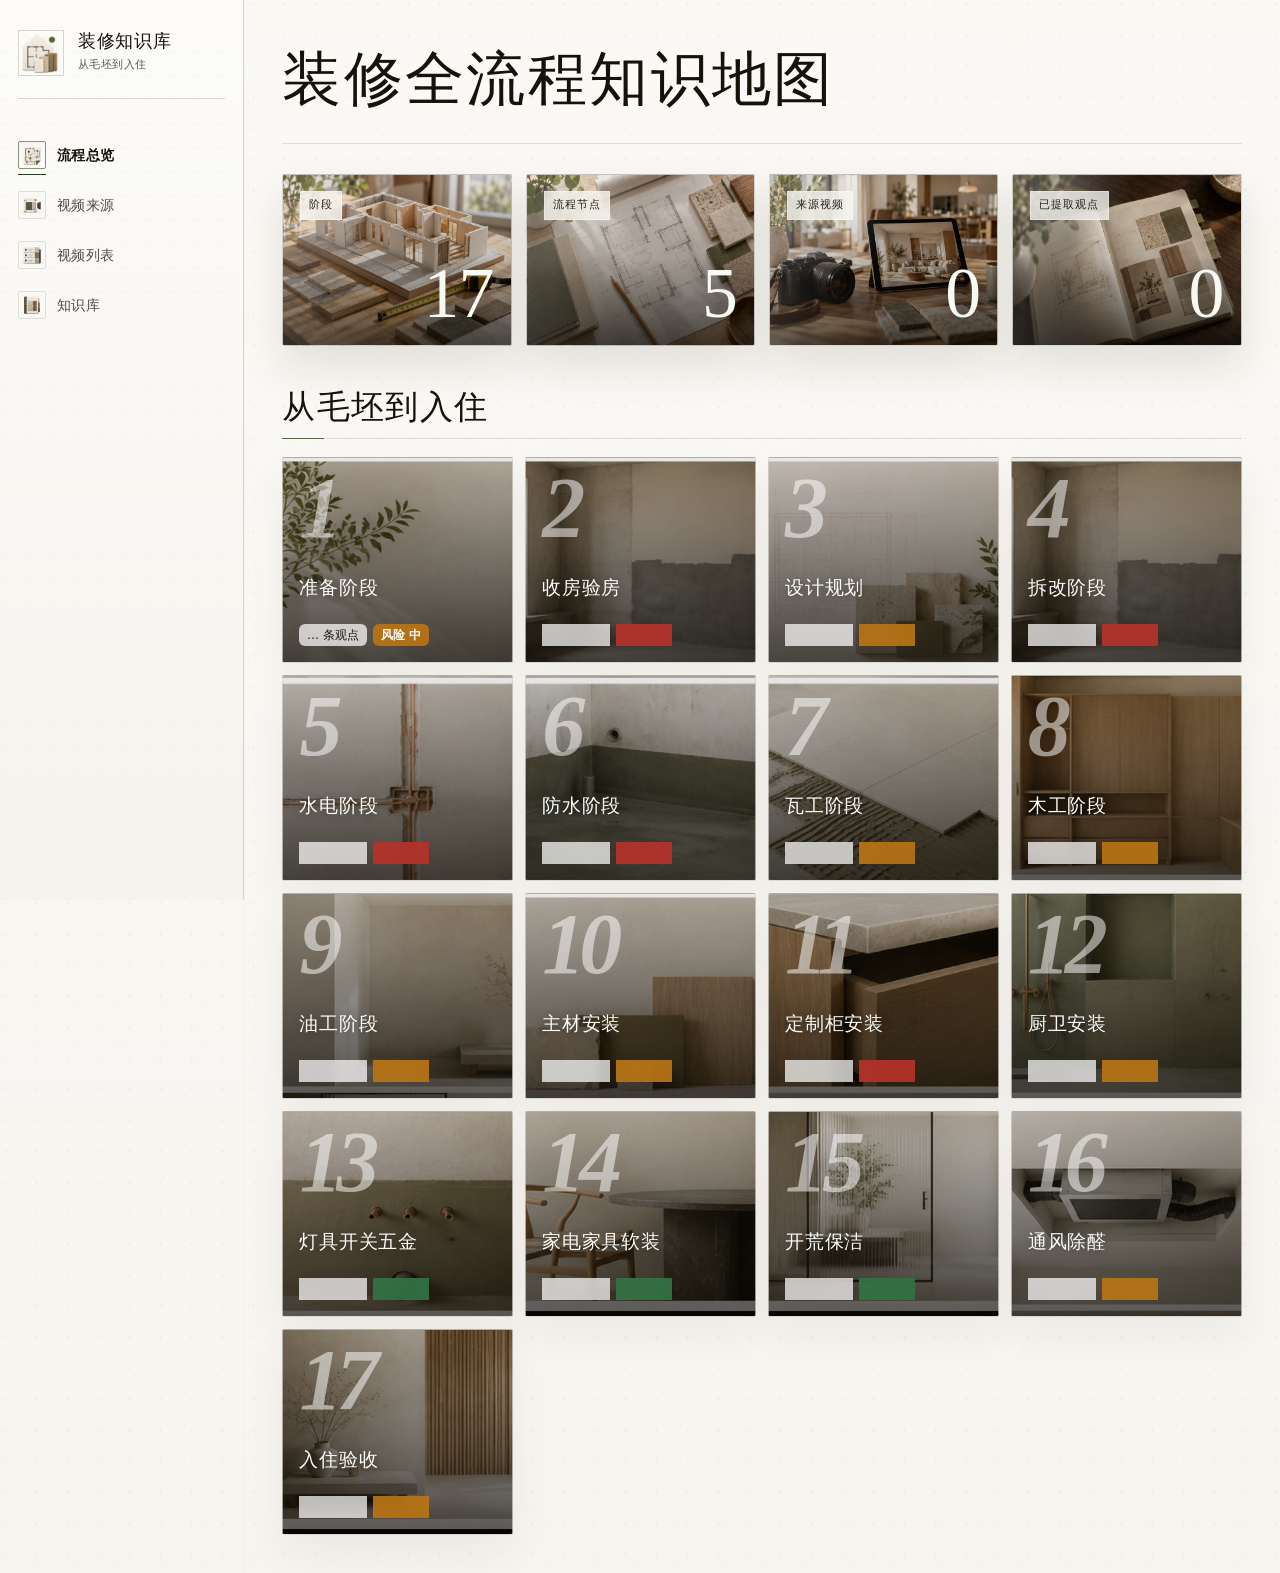
==== commit b05603ca: "Tidy dev0.2 UI, drop the Studio theme and fix publish-time ordering - Guide: table of contents moves" ====
--- a/web/index.html
+++ b/web/index.html
@@ -7,11 +7,8 @@
     <link rel="icon" type="image/png" sizes="32x32" href="./assets/icons/favicon-32.png" />
     <link rel="icon" type="image/png" sizes="192x192" href="./assets/icons/favicon-192.png" />
     <link rel="apple-touch-icon" sizes="180x180" href="./assets/icons/apple-touch-icon.png" />
-    <link rel="stylesheet" href="./styles.css?v=20261110-back-to-top" />
-    <link rel="stylesheet" href="./assets/themes/controls.css?v=20261110-themes" />
-    <link rel="stylesheet" href="./guides.css?v=20261118-guide10" />
-    <script src="./assets/themes/config.js?v=20261110-themes"></script>
-    <script src="./assets/themes/loader.js?v=20261110-themes"></script>
+    <link rel="stylesheet" href="./styles.css?v=20261118-compact-mobile3" />
+    <link rel="stylesheet" href="./guides.css?v=20261118-guide11" />
   </head>
   <body>
     <div class="app-shell">
@@ -48,7 +45,7 @@
             <span class="nav-label">知识库</span>
           </button>
           <button class="nav-item" data-view="guide" type="button" hidden>
-            <span class="nav-icon" aria-hidden="true"><svg viewBox="0 0 24 24" fill="none" stroke="currentColor" stroke-width="1.6" stroke-linecap="round" stroke-linejoin="round"><path d="M5 4.5A1.5 1.5 0 0 1 6.5 3H19v15H6.5A1.5 1.5 0 0 0 5 19.5z"/><path d="M5 19.5A1.5 1.5 0 0 0 6.5 21H19v-3"/><path d="M9 7h6M9 10.5h4"/></svg></span>
+            <span class="nav-icon" aria-hidden="true"><img src="./assets/icons/nav-guide.png" alt="" /></span>
             <span class="nav-label">装修指南</span>
           </button>
           <button class="nav-item" data-view="deleted" type="button" data-admin-only>
@@ -81,11 +78,6 @@
             <div><h2 id="settings-heading">转写设置</h2><p>仅影响后续转写，不改变已保存文案、进行中任务及观点提取。</p></div>
           </div>
           <div id="transcript-settings" aria-busy="false"></div>
-          <section class="appearance-settings" aria-labelledby="appearance-heading">
-            <h2 id="appearance-heading">界面主题</h2>
-            <div class="theme-options" data-theme-options role="group" aria-label="选择界面主题"></div>
-            <p class="form-message" data-theme-message role="status" aria-live="polite"></p>
-          </section>
         </section>
 
         <section class="view" id="overview-view" aria-labelledby="page-title">
@@ -416,7 +408,7 @@
       </form>
     </dialog>
 
-    <script src="./guides.js?v=20261118-guide10"></script>
-    <script src="./app.js?v=20261118-admin-progress"></script>
+    <script src="./guides.js?v=20261118-guide11"></script>
+    <script src="./app.js?v=20261118-creator-filter"></script>
   </body>
 </html>
--- a/web/styles.css
+++ b/web/styles.css
@@ -1194,6 +1194,37 @@
   gap: 8px;
 }
 
+.video-creator-search {
+  flex: 1 0 100%;
+  max-width: 320px;
+  min-height: 32px;
+  padding: 0 10px;
+  border: 1px solid var(--border);
+  background: var(--surface);
+  color: var(--fg);
+  font: inherit;
+  font-size: 13px;
+}
+
+.video-creator-filter [hidden] {
+  display: none !important;
+}
+
+.video-creator-more {
+  border-style: dashed;
+  color: var(--accent);
+}
+
+.video-creator-more::before {
+  display: none;
+}
+
+.video-creator-empty {
+  align-self: center;
+  color: var(--muted);
+  font-size: 13px;
+}
+
 .filter-button {
   min-height: 30px;
   padding: 0 10px;
@@ -3165,12 +3196,7 @@
   --metric-art-sheet: url("./assets/cards/dashboard-metrics-sheet.jpg");
 }
 
-.pipeline {
-  --metric-art-sheet: url("./assets/cards/video-metrics-sheet.jpg");
-}
-
-.summary-grid > article:nth-child(n),
-.pipeline > .pipeline-card:nth-child(n) {
+.summary-grid > article:nth-child(n) {
   background:
     linear-gradient(180deg, oklch(12% 0.012 92 / 0.06) 0%, oklch(12% 0.012 92 / 0.22) 48%, oklch(12% 0.012 92 / 0.72) 100%),
     var(--metric-art-sheet) var(--metric-art-position) / 200% 200% no-repeat,
@@ -5902,3 +5928,108 @@
   .claim-relations-content .claim-conclusion p { font-size: 14px; }
   .claim-comparison-source { margin-bottom: 10px; }
 }
+
+/* Inner pages: the video statistics are one compact row of numbers; the illustrated
+ * metric cards stay on the overview, so the list starts near the top of the page. */
+#pipeline.pipeline {
+  display: flex;
+  flex-wrap: wrap;
+  align-items: baseline;
+  gap: 6px 28px;
+  margin-bottom: var(--gap-md);
+  padding: 10px 14px;
+  border: 1px solid var(--border);
+  background: var(--surface);
+}
+
+#pipeline > .pipeline-card:nth-child(n) {
+  isolation: auto;
+  display: flex;
+  flex-direction: row;
+  align-items: baseline;
+  gap: 8px;
+  min-height: 0;
+  padding: 0;
+  overflow: visible;
+  border: 0;
+  background: none;
+  box-shadow: none;
+}
+
+#pipeline > .pipeline-card::before,
+#pipeline > .pipeline-card::after {
+  content: none;
+}
+
+#pipeline .pipeline-card span {
+  width: auto;
+  padding: 0;
+  border: 0;
+  background: none;
+  backdrop-filter: none;
+  color: var(--muted);
+  font-size: 12px;
+}
+
+#pipeline .pipeline-card strong,
+#pipeline .pipeline-card:last-child strong {
+  align-self: auto;
+  margin: 0;
+  color: var(--fg);
+  font-size: 20px;
+  line-height: 1.2;
+  text-shadow: none;
+  font-variant-numeric: tabular-nums;
+}
+
+/* Phones: filter chips wrap inline instead of one per row, and the admin login sits
+ * beside the page title instead of taking a row of its own. */
+@media (max-width: 520px) {
+  .video-filter-group .filter-button {
+    width: auto;
+  }
+
+  .video-creator-search {
+    max-width: none;
+  }
+}
+
+@media (max-width: 820px) {
+  .topbar {
+    grid-template-columns: minmax(0, 1fr) auto;
+    align-items: center;
+    gap: 12px;
+  }
+
+  .topbar > div:first-child {
+    grid-column: 1;
+    grid-row: 1;
+  }
+
+  .admin-panel {
+    grid-column: 2;
+    grid-row: 1;
+  }
+
+  .admin-panel[data-authenticated="false"] #admin-status {
+    display: none;
+  }
+}
+
+/* Phones: the overview's four illustrated metrics sit in a 2 x 2 grid instead of a tall stack. */
+@media (max-width: 520px) {
+  .summary-grid {
+    grid-template-columns: repeat(2, minmax(0, 1fr));
+    gap: 8px;
+  }
+
+  .summary-grid > article:nth-child(n) {
+    min-height: 112px;
+    padding: 10px 10px 12px;
+  }
+
+  .summary-grid > article strong {
+    margin-top: 12px;
+    font-size: clamp(30px, 10vw, 40px);
+  }
+}
--- a/web/guides.css
+++ b/web/guides.css
@@ -2,9 +2,6 @@
 .nav-item[hidden] { display: none !important; }
 
 #guide-view { --guide-measure: 46rem; --guide-sticky-offset: 0px; }
-/* The Studio theme pins its navigation bar to the top; keep sticky guide parts below it. */
-html[data-theme="studio"] #guide-view { --guide-sticky-offset: 88px; }
-@media (max-width: 1100px) { html[data-theme="studio"] #guide-view { --guide-sticky-offset: 148px; } }
 
 #guide-view .guide-empty {
   display: grid;
@@ -53,13 +50,18 @@
 #guide-view h2:focus-visible,
 #guide-view h3:focus-visible { outline: 2px solid var(--accent); outline-offset: 3px; }
 
-/* Reading layout: sticky table of contents beside the chapters. */
+/* Reading layout: the app sidebar is the site navigation on the left, so the guide's own
+ * table of contents sits on the right of the text, like an "on this page" rail. */
 #guide-view .guide-read-layout {
   display: grid;
-  grid-template-columns: minmax(0, 15rem) minmax(0, 1fr);
+  grid-template-columns: minmax(0, var(--guide-measure)) 14rem;
+  grid-template-areas: "chapters toc";
+  justify-content: start;
   gap: var(--gap-lg);
   align-items: start;
 }
+#guide-view .guide-read-layout > .guide-chapters { grid-area: chapters; }
+#guide-view .guide-read-layout > .guide-toc { grid-area: toc; }
 
 #guide-view .guide-toc {
   position: sticky;
@@ -68,6 +70,8 @@
   overflow: auto;
   overscroll-behavior: contain;
   scrollbar-width: thin;
+  padding-left: var(--gap-md);
+  border-left: 1px solid var(--border);
   font-size: 13px;
 }
 #guide-view .guide-toc summary {
@@ -90,8 +94,8 @@
 #guide-view .guide-toc summary::-webkit-details-marker { display: none; }
 #guide-view .guide-toc summary::after { content: "收起"; margin-left: auto; color: var(--muted); font-weight: 400; letter-spacing: 0; }
 #guide-view .guide-toc.is-collapsed summary::after { content: "展开"; }
-/* Collapsed: keep the chapter titles, hide the section lists (wide screens only; the drawer always lists all). */
-@media (min-width: 1081px) {
+/* Collapsed: keep the chapter titles, hide the section lists (right rail only; the drawer always lists all). */
+@media (min-width: 1281px) {
   #guide-view .guide-toc.is-collapsed .guide-toc-chapter > ol { display: none; }
   #guide-view .guide-toc.is-collapsed .guide-toc-chapter.is-current > .guide-toc-link { border-left-color: var(--accent); background: var(--accent-soft); }
 }
@@ -331,10 +335,12 @@
 #guide-view .guide-toc-toggle,
 #guide-view .guide-toc-close { display: none; }
 
-@media (max-width: 1080px) {
-  #guide-view .guide-read-layout { grid-template-columns: minmax(0, 1fr); gap: var(--gap-md); }
+@media (max-width: 1280px) {
+  #guide-view .guide-read-layout { grid-template-columns: minmax(0, 1fr); grid-template-areas: none; gap: var(--gap-md); }
+  #guide-view .guide-read-layout > .guide-chapters, #guide-view .guide-read-layout > .guide-toc { grid-area: auto; }
   #guide-view .guide-toc {
     position: fixed;
+    border-left: 0;
     top: 0;
     bottom: 0;
     left: 0;
@@ -396,7 +402,7 @@
   #guide-view .guide-toc-toggle-current:empty { display: none; }
   #guide-view .guide-chapters { padding-bottom: 56px; }
 }
-@media (max-width: 1080px) and (prefers-reduced-motion: reduce) {
+@media (max-width: 1280px) and (prefers-reduced-motion: reduce) {
   #guide-view .guide-toc, #guide-view .guide-toc.is-open { transition: none; }
 }
 
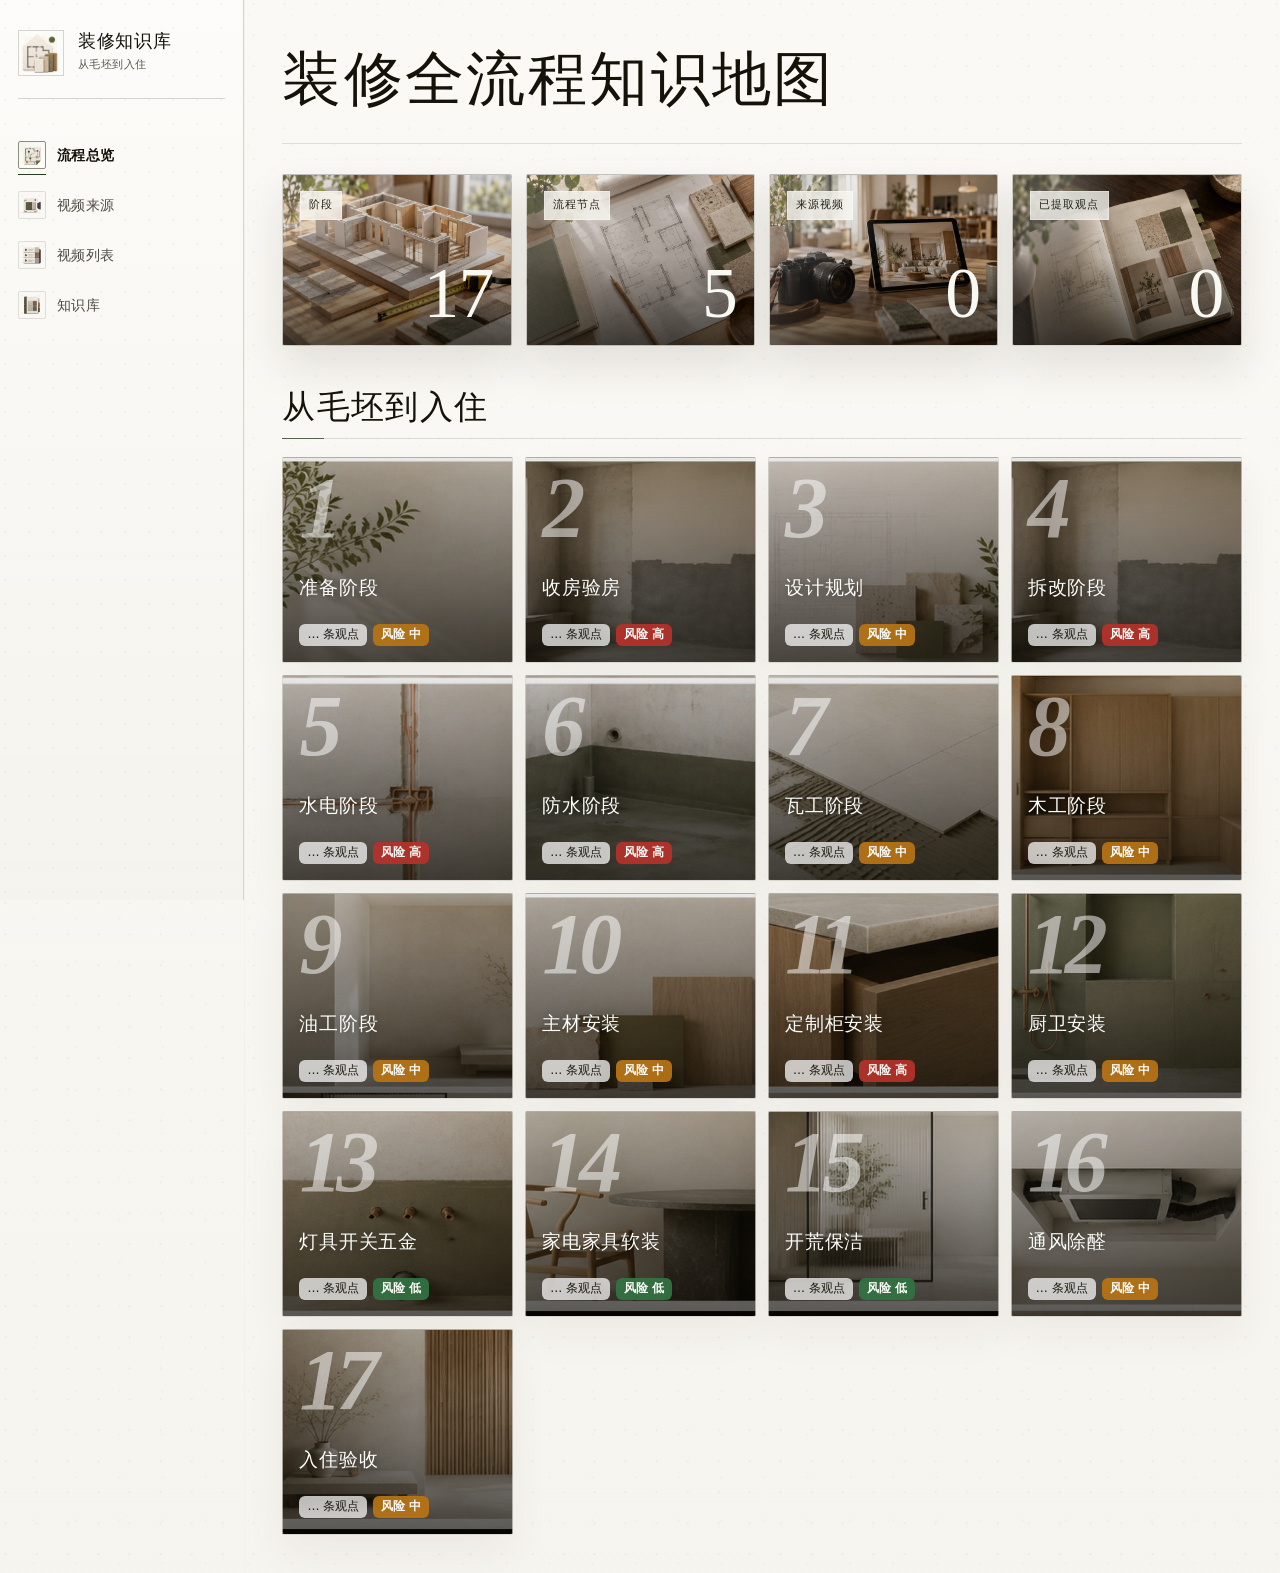
==== commit be572f5b: "Give the guide's right-hand contents more room and hide its scrollbar Co-Authored-By: Claude Opus 5." ====
--- a/web/index.html
+++ b/web/index.html
@@ -8,7 +8,7 @@
     <link rel="icon" type="image/png" sizes="192x192" href="./assets/icons/favicon-192.png" />
     <link rel="apple-touch-icon" sizes="180x180" href="./assets/icons/apple-touch-icon.png" />
     <link rel="stylesheet" href="./styles.css?v=20261118-compact-mobile3" />
-    <link rel="stylesheet" href="./guides.css?v=20261118-guide11" />
+    <link rel="stylesheet" href="./guides.css?v=20261118-guide13" />
   </head>
   <body>
     <div class="app-shell">
--- a/web/guides.css
+++ b/web/guides.css
@@ -57,7 +57,9 @@
   grid-template-columns: minmax(0, var(--guide-measure)) 14rem;
   grid-template-areas: "chapters toc";
   justify-content: start;
-  gap: var(--gap-lg);
+  /* Keep clear air between the text and the rail; it grows with the screen. */
+  column-gap: clamp(4.5rem, 7vw, 8rem);
+  row-gap: var(--gap-lg);
   align-items: start;
 }
 #guide-view .guide-read-layout > .guide-chapters { grid-area: chapters; }
@@ -69,11 +71,13 @@
   max-height: calc(100vh - var(--guide-sticky-offset) - 2 * var(--gap-md));
   overflow: auto;
   overscroll-behavior: contain;
-  scrollbar-width: thin;
-  padding-left: var(--gap-md);
+  /* Still scrolls with the wheel or touch; the bar itself is hidden. */
+  scrollbar-width: none;
+  padding-left: 1.25rem;
   border-left: 1px solid var(--border);
   font-size: 13px;
 }
+#guide-view .guide-toc::-webkit-scrollbar { display: none; }
 #guide-view .guide-toc summary {
   position: sticky;
   top: 0;
